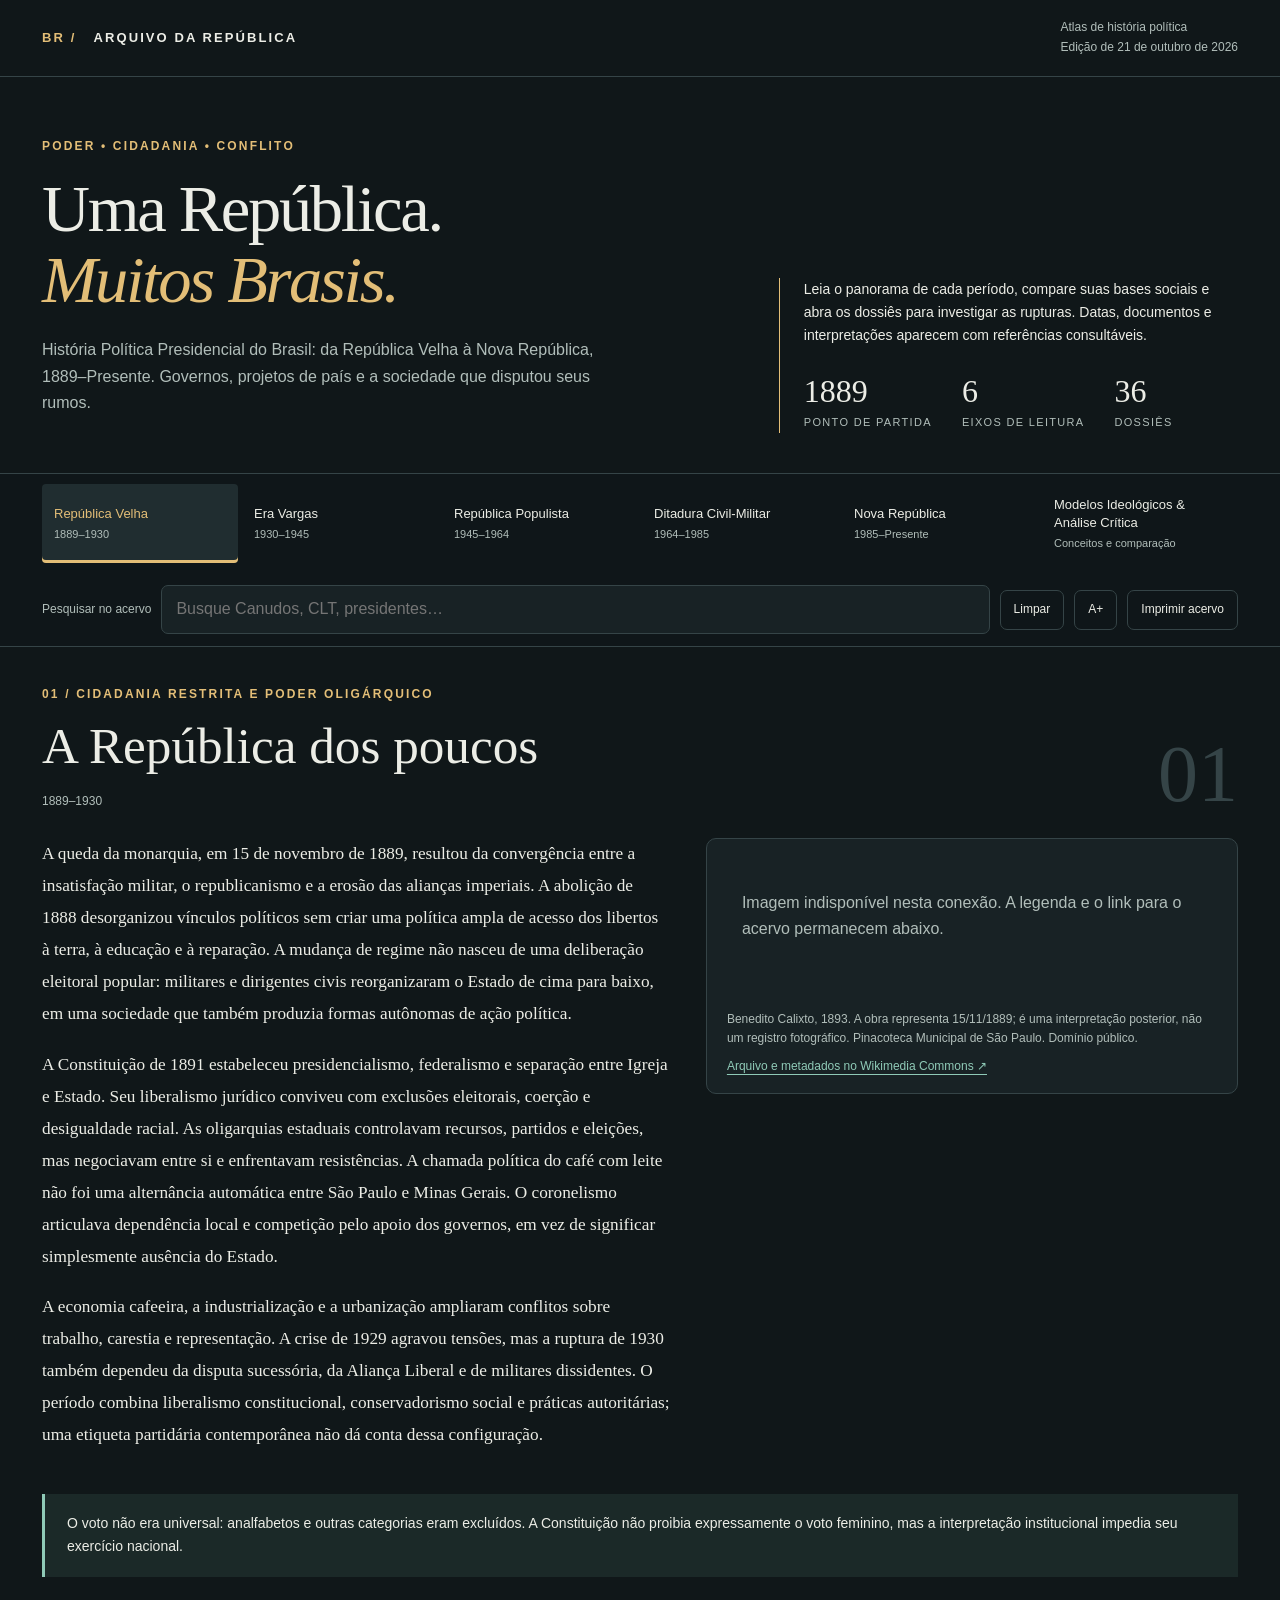
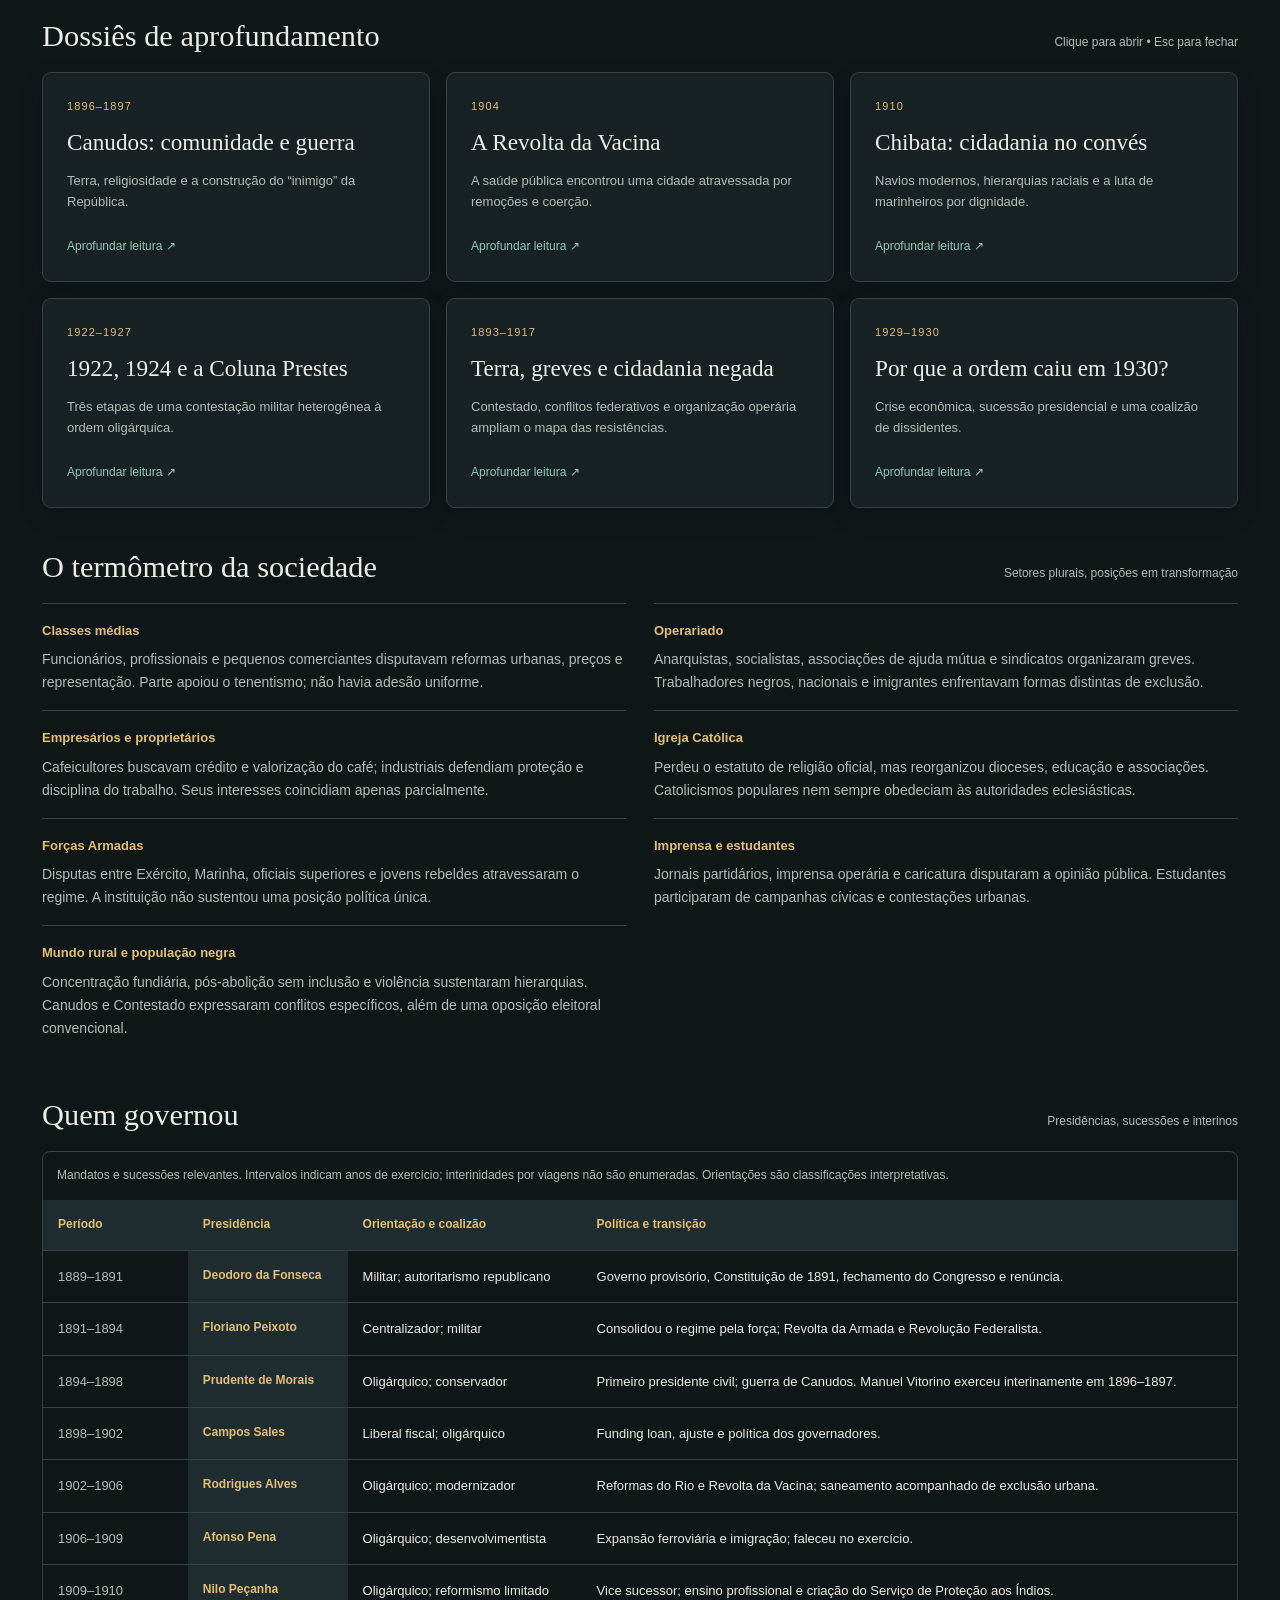
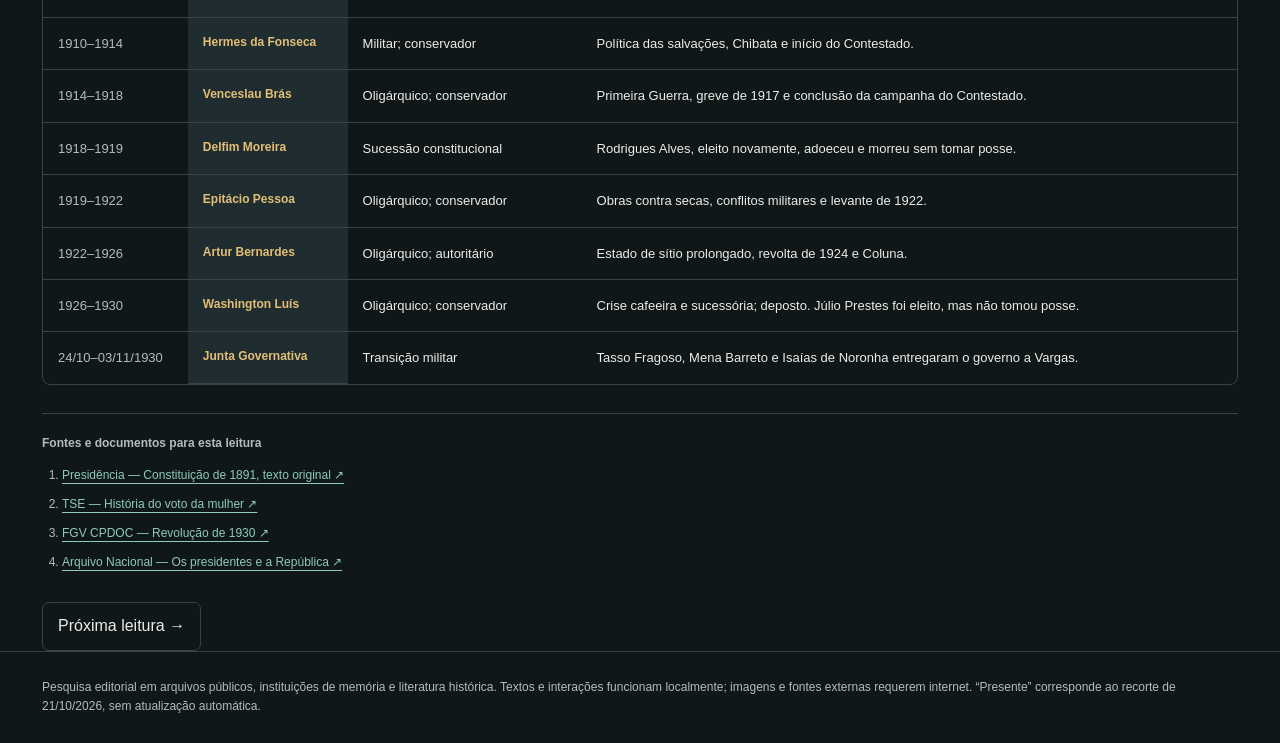
==== index.html @ f898b38b "Rename historia-politica-brasil.html to index.html" ====
<!DOCTYPE html>
<html lang="pt-BR">
<head>
<meta charset="utf-8">
<meta name="viewport" content="width=device-width,initial-scale=1">
<meta name="description" content="Atlas histórico da Presidência brasileira: governos, conflitos, sociedade e ideologias desde 1889. Pesquisa documentada e dossiês interativos.">
<title>Brasil | República em disputa • 1889–Presente</title>
<style>
:root{color-scheme:dark;--bg:#101719;--panel:#182225;--paper:#202d30;--line:#354447;--text:#ecede6;--muted:#b1beba;--gold:#e3be77;--green:#8fcab7;--red:#e9a393;--serif:Georgia,'Times New Roman',serif;--sans:'Segoe UI',Inter,Arial,sans-serif;--reading:1.08rem}
*{box-sizing:border-box}html{scroll-behavior:smooth;scroll-padding-top:170px}body{margin:0;background:var(--bg);color:var(--text);font-family:var(--sans);line-height:1.65}button,input{font:inherit}button,a,input{touch-action:manipulation}button{cursor:pointer}a{color:var(--green);text-underline-offset:4px}a:hover{color:var(--gold)}button:focus-visible,a:focus-visible,input:focus-visible,summary:focus-visible,[tabindex]:focus-visible{outline:3px solid var(--gold);outline-offset:4px}button{color:inherit;background:transparent;border:1px solid var(--line);border-radius:7px;padding:10px 15px}button:hover{background:var(--paper);border-color:var(--gold)}[hidden]{display:none!important}.skip{position:fixed;top:-70px;left:15px;z-index:100;background:var(--gold);color:#101719;padding:10px}.skip:focus{top:10px}
.wrap{max-width:1260px;margin:auto;padding:0 32px}.masthead{border-bottom:1px solid var(--line);padding:18px 0}.masthead .wrap{display:flex;justify-content:space-between;align-items:center;gap:16px}.brand{font-weight:750;font-size:13px;letter-spacing:.16em}.brand b{color:var(--gold);margin-right:12px}.edition{color:var(--muted);font-size:12px}.hero{padding:60px 0 40px;display:grid;grid-template-columns:1.5fr 1fr;gap:48px;align-items:end}.eyebrow{color:var(--gold);text-transform:uppercase;font-size:12px;letter-spacing:.18em;font-weight:700}.hero h1{font:normal clamp(2.7rem,5.2vw,4.7rem)/1.06 var(--serif);margin:18px 0 22px;letter-spacing:-.035em}.hero h1 em{color:var(--gold);font-weight:normal}.hero p{color:var(--muted);max-width:64ch}.intro-note{border-left:1px solid var(--gold);padding-left:24px;font-size:14px}.stats{display:flex;gap:30px;margin-top:25px}.stats strong{display:block;color:var(--text);font:2rem var(--serif)}.stats span{font-size:11px;letter-spacing:.12em;text-transform:uppercase;color:var(--muted)}
.navigation{position:sticky;top:0;z-index:20;background:#101719f5;backdrop-filter:blur(14px);border-block:1px solid var(--line)}.tabs{display:flex;overflow:auto;scrollbar-width:thin;gap:4px;padding:10px 0}.tabs button{flex:1;min-width:165px;border:0;border-radius:4px;text-align:left;padding:12px;font-size:13px;line-height:1.4}.tabs button small{display:block;color:var(--muted);font-size:11px;margin-top:4px}.tabs button[aria-selected=true]{background:var(--paper);box-shadow:inset 0 -3px var(--gold);color:var(--gold)}.toolbar{display:flex;align-items:center;gap:10px;padding:12px 0}.toolbar label{font-size:12px;color:var(--muted)}.toolbar input{min-width:100px;flex:1;background:var(--panel);border:1px solid var(--line);color:var(--text);border-radius:7px;padding:10px 14px}.toolbar button{font-size:12px;padding:9px 13px}.search-results{padding:20px;background:var(--panel);border:1px solid var(--line);margin:12px 0 25px}.search-results button{display:block;width:100%;text-align:left;margin:8px 0}.search-results small{display:block;color:var(--muted)}.status{font-size:12px;color:var(--muted)}
main{padding-bottom:60px}.period{padding-top:38px}.period-heading{display:flex;align-items:end;justify-content:space-between;gap:20px;margin-bottom:24px}.period-heading h2{font:normal clamp(2rem,4vw,3.2rem)/1.15 var(--serif);margin:12px 0}.period-number{font:5rem/1 var(--serif);color:var(--line)}.lead-grid{display:grid;grid-template-columns:minmax(0,1.18fr) minmax(0,1fr);gap:36px}.prose{font-family:var(--serif);font-size:var(--reading);line-height:1.85}.prose p{margin:0 0 1.1em}.prose h3{font:600 1.3rem/1.4 var(--sans);color:var(--text);margin:1.7em 0 .7em}.prose strong{color:var(--gold)}figure{margin:0;background:var(--panel);border:1px solid var(--line);border-radius:10px;overflow:hidden;align-self:start}figure img{width:100%;height:320px;display:block;object-fit:contain;background:#0c1214;filter:sepia(.16)}figcaption{padding:16px 20px;font-size:12px;color:var(--muted)}figcaption a{display:inline-block;margin-top:8px}.image-error{padding:35px;color:var(--muted)}.note{padding:18px 22px;background:#1b2928;border-left:3px solid var(--green);font-size:14px;margin:24px 0}.section-title{display:flex;align-items:baseline;justify-content:space-between;gap:20px;margin:42px 0 18px}.section-title h3{font:normal 1.9rem var(--serif);margin:0}.section-title span{font-size:12px;color:var(--muted)}.cards{display:grid;grid-template-columns:repeat(3,minmax(0,1fr));gap:16px}.card{background:var(--panel);border:1px solid var(--line);border-radius:9px;padding:24px;text-align:left;display:flex;flex-direction:column;align-items:start;box-shadow:0 8px 24px #0002;transition:transform .18s,border-color .18s;min-height:210px}.card:hover{transform:translateY(-3px)}.card .tag{font-size:11px;letter-spacing:.1em;color:var(--gold);text-transform:uppercase}.card h4{font:normal 1.45rem/1.25 var(--serif);margin:13px 0}.card p{font-size:13px;color:var(--muted);margin:0 0 20px}.card .action{margin-top:auto;font-size:12px;color:var(--green)}.social{display:grid;grid-template-columns:repeat(2,minmax(0,1fr));gap:0 28px}.social div{padding:16px 0;border-top:1px solid var(--line)}.social h4{font-size:13px;color:var(--gold);margin:0 0 7px}.social p{font-size:14px;color:var(--muted);margin:0}.table-wrap{overflow:auto;border:1px solid var(--line);border-radius:8px}table{border-collapse:collapse;width:100%;font-size:13px;min-width:730px}th,td{text-align:left;vertical-align:top;padding:15px;border-bottom:1px solid var(--line)}th{background:var(--paper);color:var(--gold);font-size:12px}td:first-child{white-space:nowrap;color:var(--muted)}td:nth-child(2){font-weight:650}tbody tr:last-child td{border-bottom:0}tbody tr:hover{background:#ffffff04}caption{text-align:left;padding:14px;color:var(--muted);font-size:12px}.sources{font-size:12px;color:var(--muted);border-top:1px solid var(--line);padding-top:20px;margin-top:28px}.sources ol{padding-left:20px}.sources li{margin:9px 0}.sources a{overflow-wrap:anywhere}.reading-actions{display:flex;gap:10px;margin-top:30px}.method{padding:25px;background:var(--panel);border:1px solid var(--line);border-radius:10px}.comparison td{min-width:210px;white-space:normal}.comparison td:first-child{min-width:140px;color:var(--gold)}footer{padding:26px 0;border-top:1px solid var(--line);color:var(--muted);font-size:12px}
dialog{border:1px solid var(--line);border-radius:12px;background:var(--bg);color:var(--text);width:min(880px,94vw);max-height:90vh;padding:0;box-shadow:0 30px 120px #000b}dialog::backdrop{background:#050b0de8;backdrop-filter:blur(6px)}.dialog-head{position:sticky;top:0;background:var(--panel);border-bottom:1px solid var(--line);display:flex;align-items:center;justify-content:space-between;padding:16px 26px;z-index:1}.dialog-head span{font-size:11px;letter-spacing:.14em;color:var(--gold)}.dialog-head button{font-size:15px}.dialog-body{padding:28px 46px 40px}.dialog-body h2{font:normal 2.35rem/1.15 var(--serif);margin:10px 0 18px}.dialog-body .deck{font:16px/1.7 var(--sans);color:var(--muted);border-bottom:1px solid var(--line);padding-bottom:20px}.dialog-body .prose h3:first-child{margin-top:1em}.progress{height:3px;background:var(--gold);width:0;position:fixed;bottom:0;left:0;z-index:30}.print-area{display:none}.sr-only{position:absolute;width:1px;height:1px;overflow:hidden;clip-path:inset(50%)}
@media(max-width:900px){.hero{grid-template-columns:1fr;gap:20px;padding-top:36px}.lead-grid{grid-template-columns:1fr}.cards{grid-template-columns:repeat(2,minmax(0,1fr))}figure img{height:auto;max-height:450px;object-fit:contain}.intro-note{max-width:75ch}.hero h1{max-width:14ch}.edition{max-width:170px;text-align:right}.period-number{font-size:3.5rem}.toolbar label{display:none}}
@media(max-width:580px){.wrap{padding:0 18px}.masthead .wrap{align-items:start}.brand{font-size:10px}.edition{font-size:10px}.cards,.social{grid-template-columns:1fr}.card{min-height:180px}.toolbar{flex-wrap:wrap}.toolbar input{flex-basis:70%}.toolbar button{padding:8px}.period-number{display:none}.section-title{display:block}.section-title span{display:block;margin-top:8px}.dialog-body{padding:22px}.dialog-body h2{font-size:1.85rem}.dialog-head{padding:12px 18px}.hero{padding-bottom:24px}.stats{gap:25px}.reading-actions{flex-wrap:wrap}}
@media(prefers-reduced-motion:reduce){html{scroll-behavior:auto}*{transition:none!important}}
@media print{body{background:white;color:black;font-size:11pt}.masthead,.hero,.navigation,main,footer,dialog,.progress{display:none!important}.print-area{display:block}.print-area h1,.print-area h2,.print-area h3{color:black}.print-area h2{break-before:page}.print-area a{color:black}.print-area p{orphans:3;widows:3}.print-area table{min-width:0;font-size:9pt}.print-area th,.print-area td{color:black;border:1px solid #aaa;background:white;white-space:normal}.print-area figure{display:none}.print-area .social{display:block}.print-area .social p,.print-area .social h4,.print-area .note,.print-area .sources{color:black;background:white}.print-area .prose{font-size:11pt;line-height:1.5}.print-area .card,.print-area button{display:none}}
</style>
</head>
<body>
<a class="skip" href="#conteudo">Pular para o conteúdo</a>
<header class="masthead"><div class="wrap"><div class="brand"><b>BR /</b> ARQUIVO DA REPÚBLICA</div><div class="edition">Atlas de história política<br>Edição de 21 de outubro de 2026</div></div></header>
<div class="wrap"><section class="hero" aria-labelledby="titulo"><div><div class="eyebrow">Poder • Cidadania • Conflito</div><h1 id="titulo">Uma República.<br><em>Muitos Brasis.</em></h1><p>História Política Presidencial do Brasil: da República Velha à Nova República, 1889–Presente. Governos, projetos de país e a sociedade que disputou seus rumos.</p></div><div class="intro-note">Leia o panorama de cada período, compare suas bases sociais e abra os dossiês para investigar as rupturas. Datas, documentos e interpretações aparecem com referências consultáveis.<div class="stats"><div><strong>1889</strong><span>Ponto de partida</span></div><div><strong>6</strong><span>Eixos de leitura</span></div><div><strong id="dossier-count">—</strong><span>Dossiês</span></div></div></div></section></div>
<div class="navigation"><div class="wrap"><nav class="tabs" role="tablist" aria-label="Períodos da República" id="tabs"></nav><div class="toolbar"><label for="busca">Pesquisar no acervo</label><input id="busca" type="search" placeholder="Busque Canudos, CLT, presidentes…" autocomplete="off" aria-controls="resultados"><button id="clear" title="Limpar pesquisa">Limpar</button><button id="font" aria-label="Alternar tamanho do texto">A+</button><button id="print">Imprimir acervo</button></div></div></div>
<main id="conteudo" class="wrap" tabindex="-1"><div id="resultados" class="search-results" hidden></div><div id="search-status" class="sr-only" role="status" aria-live="polite"></div><div id="panels"></div></main>
<footer><div class="wrap">Pesquisa editorial em arquivos públicos, instituições de memória e literatura histórica. Textos e interações funcionam localmente; imagens e fontes externas requerem internet. “Presente” corresponde ao recorte de 21/10/2026, sem atualização automática.</div></footer>
<dialog id="modal" aria-labelledby="modal-title"><div class="dialog-head"><span id="modal-label">DOSSIÊ HISTÓRICO</span><button id="close" autofocus aria-label="Fechar dossiê">Fechar ×</button></div><div id="modal-body" class="dialog-body"></div></dialog>
<div class="progress" aria-hidden="true" id="progress"></div><div class="print-area" id="print-area"></div>
<noscript><p class="wrap">Ative o JavaScript para abrir as abas, ler os dossiês e pesquisar este acervo.</p></noscript>
<script>
'use strict';
const sources = {
an:['Arquivo Nacional — Os presidentes e a República','https://www.gov.br/arquivonacional/pt-br/servicos/publicacoes/OspresidenteseaRepblica_DeodoroDilma.pdf'],
c91:['Presidência — Constituição de 1891, texto original','https://www.planalto.gov.br/ccivil_03/constituicao/constituicao91.htm'],
canudos:['Senado — Protagonismo popular, Canudos e outros movimentos','https://www12.senado.leg.br/noticias/infomaterias/2022/09/apesar-de-silenciado-povo-tambem-conduziu-a-historia-do-brasil'],
vacina:['Instituto Butantan — Revolta da Vacina','https://butantan.gov.br/noticias/ha-mais-de-100-anos-revolta-da-vacina-foi-marcada-por-mortes-estado-de-sitio-e-fake-news'],
saude:['Funasa — Cronologia histórica da saúde pública','https://www.gov.br/funasa/pt-br/centrais-de-conteudo/museu/cronologia-historica-da-saude-publica'],
chibata:['Arquivo Público de São Paulo — Organização da Revolta da Chibata','https://web.arquivoestado.sp.gov.br/exposicao_chibata/do_estopim_ao_abaixo_a_chibata.php'],
repressao1910:['Arquivo Público de São Paulo — Ilha das Cobras e repressão','https://web.arquivoestado.sp.gov.br/exposicao_chibata/ilha_das_cobras.php'],
tenentes:['FGV — Tenentismo','https://atlas.fgv.br/verbetes/tenentismo'],
julho:['FGV CPDOC — Revoltas de julho de 1922 e 1924','https://cpdoc.fgv.br/artigos/revoltas-julho'],
coluna:['FGV CPDOC — Coluna Prestes','https://cpdoc.fgv.br/sites/default/files/verbetes/primeira-republica/COLUNA%20PRESTES.pdf'],
r30:['FGV CPDOC — Revolução de 1930','https://cpdoc.fgv.br/artigos/revolucao-30'],
gv:['FGV CPDOC — Getúlio Vargas','https://cpdoc.fgv.br/biografias/getulio-vargas'],
anl:['FGV — Aliança Nacional Libertadora','https://atlas.fgv.br/verbete/5731'],
aib:['FGV — Ação Integralista Brasileira','https://atlas.fgv.br/verbete/5925'],
r35:['FGV — Levantes comunistas de 1935','https://atlas.fgv.br/verbete/6361'],
cohen:['FGV — Francisco Campos e a construção do Estado Novo','https://atlas.fgv.br/verbete/1005'],
dip:['FGV CPDOC — Exposição documental sobre o DIP','https://expo-virtual-cpdoc.fgv.br/departamento-de-imprensa-e-propaganda-dip'],
clt:['Câmara — CLT, publicação original de 1943','https://www2.camara.leg.br/legin/fed/declei/1940-1949/decreto-lei-5452-1-maio-1943-415500-publicacaooriginal-1-pe.html'],
trabalho:['Arquivo Nacional / Memórias Reveladas — Trabalhadores sob ataque','https://www.gov.br/memoriasreveladas/pt-br/centrais-de-conteudo/artigos/trabalhadores/trabalhadores-sob-ataque'],
mulheres:['TSE — História do voto da mulher','https://www.tse.jus.br/servicos-eleitorais/glossario/termos/voto-da-mulher'],
dutra:['Arquivo Nacional — Eurico Gaspar Dutra','https://presidentes.an.gov.br/index.php/centro-de-referencia-de-acervos-presidenciais/assuntos/biografias/181-eurico-gaspar-dutra'],
tonelero:['FGV CPDOC — A crise final do segundo governo Vargas','https://cpdoc.fgv.br/getulio-vargas-1954/inicio-do-fim'],
jk:['FGV CPDOC — Juscelino Kubitschek','https://cpdoc.fgv.br/biografias/juscelino_kubitschek'],
janio:['FGV CPDOC — Jânio Quadros','https://cpdoc.fgv.br/biografias/janio-quadros'],
reformas:['FGV DHBB — Reformas de Base','https://www18.fgv.br/CPDOC/acervo/dicionarios/verbete-tematico/reformas-de-base'],
marcha:['Revista de História / USP — Marcha da Família e mobilização das direitas','https://revistas.usp.br/revhistoria/es/article/view/167214'],
golpe:['FGV CPDOC — O golpe de 1964','https://cpdoc.fgv.br/artigos/golpe-1964'],
ai5:['Arquivo Nacional / Memórias Reveladas — AI-5','https://www.gov.br/memoriasreveladas/pt-br/centrais-de-conteudo/destaques/ai-5-nunca-mais/'],
doi:['Arquivo Nacional / Memórias Reveladas — DOI-CODI','https://www.gov.br/memoriasreveladas/pt-br/centrais-de-conteudo/destaques/doi-codi-violencia-institucionalizada'],
junta:['Arquivo Nacional — Junta Militar de 1969','https://presidentes.an.gov.br/index.php/centro-de-referencia-de-acervos-presidenciais/assuntos/biografias/192-junta-militar'],
milagre:['Ipea — Determinantes do milagre econômico, TD 1273','https://repositorio.ipea.gov.br/bitstream/11058/1764/1/TD_1273.pdf'],
pacote:['Senado — Pacote de Abril de 1977','https://www12.senado.leg.br/noticias/materias/2017/03/31/ha-40-anos-ditadura-impunha-pacote-de-abril-e-adiava-abertura-politica'],
abertura:['Memórias Reveladas — A abertura, volume 4','https://www.gov.br/memoriasreveladas/pt-br/centrais-de-conteudo/publicacoes-1/volume4_abertura_revista_e_ampliada.pdf'],
diretas:['Câmara — Diretas Já e Emenda Dante de Oliveira','https://www2.camara.leg.br/atividade-legislativa/plenario/discursos/escrevendohistoria/destaque-de-materias/diretas-ja'],
c88:['Câmara — Panorama da Constituinte de 1987–1988','https://www2.camara.leg.br/atividade-legislativa/plenario/discursos/escrevendohistoria/25-anos-da-constituicao-de-1988/constituinte-1987-1988/panorama-da-constituinte'],
constituicao:['Presidência — Constituição Federal','https://www4.planalto.gov.br/legislacao/portal-legis/legislacao-1/constituicao'],
collor:['Câmara — Impeachment de Collor e mobilização social','https://www.camara.leg.br/noticias/385177-abertura-do-processo-de-impeachment-de-collor-completa-20-anos/'],
real:['Banco Central — História do Plano Real','https://www.bcb.gov.br/controleinflacao/planoreal'],
bolsa:['Ipea — Bolsa Família, pobreza e desigualdade, TD 2499','https://repositorio.ipea.gov.br/bitstream/11058/9356/1/td_2499.pdf'],
junho:['Ipea — Mobilidade urbana e manifestações de 2013, TD 2148','https://repositorio.ipea.gov.br/server/api/core/bitstreams/089a4fcf-f8a8-4479-85af-657cf8022ddc/content'],
lava:['Receita Federal — Relatório de atividades de 2014, Operação Lava Jato','https://www.gov.br/receitafederal/pt-br/centrais-de-conteudo/publicacoes/relatorios/geral/2014-relatorio-anual-de-atividades.pdf'],
stfcompetencia:['STF — Incompetência da 13ª Vara de Curitiba nos processos de Lula','https://portal.stf.jus.br/noticias/verNoticiaDetalhe.asp?idConteudo=464261'],
stfsuspeicao:['STF — Confirmação da suspeição de Sergio Moro no caso do triplex','https://noticias.stf.jus.br/postsnoticias/stf-confirma-suspeicao-de-sergio-moro-na-acao-do-triplex-do-guaruja/'],
dilma:['Senado — Impeachment de 2016: acusação, defesa e julgamento','https://www12.senado.leg.br/noticias/materias/2016/12/28/impeachment-de-dilma-rousseff-marca-ano-de-2016-no-congresso-e-no-brasil'],
pib:['IBGE — Contas nacionais: retração de 2015–2016','https://agenciadenoticias.ibge.gov.br/agencia-noticias/2012-agencia-de-noticias/noticias/22966-revisao-do-pib-de-2016-mostra-queda-de-3-3-em-relacao-ao-ano-anterior'],
temer:['Câmara — Sanção da reforma trabalhista de 2017','https://www.camara.leg.br/noticias/518847-sem-vetos-reforma-trabalhista-e-sancionada-por-temer/'],
covid:['Senado — Relatório final da CPI da Pandemia','https://www2.senado.leg.br/bdsf/handle/id/607974'],
pobreza:['Ipea — Pobreza no Brasil entre 2012 e 2021','https://www.ipea.gov.br/portal/categorias/45-todas-as-noticias/noticias/13509-taxas-de-pobreza-no-brasil-atingiram-em-2021-o-maior-nivel-desde-2012'],
fiscal:['Presidência — Lei Complementar 200/2023, regime fiscal','https://presidencia.gov.br/ccivil_03/leis/lcp/lcp200.htm'],
tributaria:['Receita Federal — Reforma tributária do consumo','https://www.gov.br/receitafederal/pt-br/assuntos/reforma-tributaria'],
ap2668:['STF — Julgamento de 11/09/2025, AP 2668 e penas impostas','https://noticias.stf.jus.br/postsnoticias/stf-fixa-penas-de-16-a-27-anos-para-condenados-por-tentativa-de-golpe-de-estado/'],
tse26:['TSE — Candidaturas presidenciais do segundo turno de 2026','https://www.tse.jus.br/eleicoes/eleicoes-2026-content/propostas-de-governo-dos-candidatos-ao-cargo-de-presidente-da-republica-eleicoes-2026-segundo-turno'],
calendario:['TSE — Calendário eleitoral de 2026','https://www.tse.jus.br/eleicoes/calendario-eleitoral/calendario-eleitoral']
};
const periods = [
{id:'velha',tab:'República Velha',years:'1889–1930',title:'A República dos poucos',kicker:'01 / Cidadania restrita e poder oligárquico',
overview:`A queda da monarquia, em 15 de novembro de 1889, resultou da convergência entre a insatisfação militar, o republicanismo e a erosão das alianças imperiais. A abolição de 1888 desorganizou vínculos políticos sem criar uma política ampla de acesso dos libertos à terra, à educação e à reparação. A mudança de regime não nasceu de uma deliberação eleitoral popular: militares e dirigentes civis reorganizaram o Estado de cima para baixo, em uma sociedade que também produzia formas autônomas de ação política.

A Constituição de 1891 estabeleceu presidencialismo, federalismo e separação entre Igreja e Estado. Seu liberalismo jurídico conviveu com exclusões eleitorais, coerção e desigualdade racial. As oligarquias estaduais controlavam recursos, partidos e eleições, mas negociavam entre si e enfrentavam resistências. A chamada política do café com leite não foi uma alternância automática entre São Paulo e Minas Gerais. O coronelismo articulava dependência local e competição pelo apoio dos governos, em vez de significar simplesmente ausência do Estado.

A economia cafeeira, a industrialização e a urbanização ampliaram conflitos sobre trabalho, carestia e representação. A crise de 1929 agravou tensões, mas a ruptura de 1930 também dependeu da disputa sucessória, da Aliança Liberal e de militares dissidentes. O período combina liberalismo constitucional, conservadorismo social e práticas autoritárias; uma etiqueta partidária contemporânea não dá conta dessa configuração.`,
image:['https://upload.wikimedia.org/wikipedia/commons/7/7e/Benedito_Calixto_-_Proclama%C3%A7%C3%A3o_da_Rep%C3%BAblica%2C_1893.jpg','Proclamação da República, pintura de Benedito Calixto de 1893 sobre os acontecimentos de 1889.','Benedito Calixto, 1893. A obra representa 15/11/1889; é uma interpretação posterior, não um registro fotográfico. Pinacoteca Municipal de São Paulo. Domínio público.','https://commons.wikimedia.org/wiki/File:Benedito_Calixto_-_Proclama%C3%A7%C3%A3o_da_Rep%C3%BAblica,_1893.jpg'],
note:'O voto não era universal: analfabetos e outras categorias eram excluídos. A Constituição não proibia expressamente o voto feminino, mas a interpretação institucional impedia seu exercício nacional.',
social:[['Classes médias','Funcionários, profissionais e pequenos comerciantes disputavam reformas urbanas, preços e representação. Parte apoiou o tenentismo; não havia adesão uniforme.'],['Operariado','Anarquistas, socialistas, associações de ajuda mútua e sindicatos organizaram greves. Trabalhadores negros, nacionais e imigrantes enfrentavam formas distintas de exclusão.'],['Empresários e proprietários','Cafeicultores buscavam crédito e valorização do café; industriais defendiam proteção e disciplina do trabalho. Seus interesses coincidiam apenas parcialmente.'],['Igreja Católica','Perdeu o estatuto de religião oficial, mas reorganizou dioceses, educação e associações. Catolicismos populares nem sempre obedeciam às autoridades eclesiásticas.'],['Forças Armadas','Disputas entre Exército, Marinha, oficiais superiores e jovens rebeldes atravessaram o regime. A instituição não sustentou uma posição política única.'],['Imprensa e estudantes','Jornais partidários, imprensa operária e caricatura disputaram a opinião pública. Estudantes participaram de campanhas cívicas e contestações urbanas.'],['Mundo rural e população negra','Concentração fundiária, pós-abolição sem inclusão e violência sustentaram hierarquias. Canudos e Contestado expressaram conflitos específicos, além de uma oposição eleitoral convencional.']],
presidents:[['1889–1891','Deodoro da Fonseca','Militar; autoritarismo republicano','Governo provisório, Constituição de 1891, fechamento do Congresso e renúncia.'],['1891–1894','Floriano Peixoto','Centralizador; militar','Consolidou o regime pela força; Revolta da Armada e Revolução Federalista.'],['1894–1898','Prudente de Morais','Oligárquico; conservador','Primeiro presidente civil; guerra de Canudos. Manuel Vitorino exerceu interinamente em 1896–1897.'],['1898–1902','Campos Sales','Liberal fiscal; oligárquico','Funding loan, ajuste e política dos governadores.'],['1902–1906','Rodrigues Alves','Oligárquico; modernizador','Reformas do Rio e Revolta da Vacina; saneamento acompanhado de exclusão urbana.'],['1906–1909','Afonso Pena','Oligárquico; desenvolvimentista','Expansão ferroviária e imigração; faleceu no exercício.'],['1909–1910','Nilo Peçanha','Oligárquico; reformismo limitado','Vice sucessor; ensino profissional e criação do Serviço de Proteção aos Índios.'],['1910–1914','Hermes da Fonseca','Militar; conservador','Política das salvações, Chibata e início do Contestado.'],['1914–1918','Venceslau Brás','Oligárquico; conservador','Primeira Guerra, greve de 1917 e conclusão da campanha do Contestado.'],['1918–1919','Delfim Moreira','Sucessão constitucional','Rodrigues Alves, eleito novamente, adoeceu e morreu sem tomar posse.'],['1919–1922','Epitácio Pessoa','Oligárquico; conservador','Obras contra secas, conflitos militares e levante de 1922.'],['1922–1926','Artur Bernardes','Oligárquico; autoritário','Estado de sítio prolongado, revolta de 1924 e Coluna.'],['1926–1930','Washington Luís','Oligárquico; conservador','Crise cafeeira e sucessória; deposto. Júlio Prestes foi eleito, mas não tomou posse.'],['24/10–03/11/1930','Junta Governativa','Transição militar','Tasso Fragoso, Mena Barreto e Isaías de Noronha entregaram o governo a Vargas.']],refs:['c91','mulheres','r30','an']},
{id:'vargas',tab:'Era Vargas',years:'1930–1945',title:'Estado forte, direitos tutelados',kicker:'02 / Centralização e política de massas',
overview:`A vitória de 1930 reuniu oligarquias dissidentes, tenentes e setores urbanos sem um programa social único. Vargas dissolveu os órgãos legislativos, nomeou interventores e ampliou a capacidade de coordenação federal. A centralização atingiu interesses estaduais, provocou a guerra paulista de 1932 e conviveu com a reorganização da participação eleitoral. O voto feminino e a Justiça Eleitoral de 1932 não devem ser confundidos com sufrágio socialmente universal: o analfabetismo continuou excluindo milhões.

O Governo Provisório (1930–1934), a etapa constitucional (1934–1937) e o Estado Novo (1937–1945) tiveram bases legais distintas. A Constituição de 1934 incorporou direitos sociais, enquanto o golpe de 1937 eliminou a competição partidária. O nacionalismo econômico e a construção da legislação trabalhista coexistiram com anticomunismo, repressão e corporativismo. Por isso, classificar todo esse ciclo como governo de esquerda distorce sua organização autoritária e suas alianças empresariais.

A industrialização e a incorporação regulada dos trabalhadores fortaleceram o Executivo. Durante a Segunda Guerra, o Brasil aproximou-se dos Aliados e combateu o nazifascismo, tornando mais visível a contradição da ditadura interna. A pressão democratizante, as disputas pela sucessão e o temor militar de continuidade de Vargas levaram à deposição em outubro de 1945.`,
image:['https://upload.wikimedia.org/wikipedia/commons/5/50/Getulio_Vargas_%281930%29.jpg','Getúlio Vargas em retrato oficial de aproximadamente 1930.','Getúlio Vargas, cerca de 1930. Fotógrafo não identificado; Galeria de Presidentes do Governo do Brasil. Retrato do início do ciclo 1930–1945. Domínio público; enquadramento adaptado.','https://commons.wikimedia.org/wiki/File:Getulio_Vargas_(1930).jpg'],
note:'Direitos trabalhistas e repressão política não se anulam como fatos históricos: sua coexistência é precisamente uma questão central para compreender o varguismo.',
social:[['Classes médias','Parte aderiu ao integralismo, ao reformismo estatal ou ao antifascismo; outras parcelas defenderam constitucionalização e autonomias regionais.'],['Operariado','Direitos ampliaram expectativas e recursos de reivindicação; intervenção sindical e repressão restringiram autonomia. Trabalhadores negociavam e resistiam dentro e fora das instituições.'],['Empresários','A proteção industrial e os investimentos públicos criaram oportunidades, enquanto empresários disputavam salários, regulamentação e influência nos órgãos econômicos.'],['Igreja Católica','Setores aproximaram-se do governo e do anticomunismo; educação religiosa e moral familiar ganharam espaço. Católicos também integraram frentes antifascistas.'],['Forças Armadas','Consolidaram influência como sustentação do Estado centralizado; divergências internas e a guerra alteraram sua relação com a permanência de Vargas.'],['Imprensa e estudantes','Censura e propaganda moldaram a esfera pública. A UNE, fundada em 1937, participou das campanhas antifascistas e democráticas.'],['Campo e desigualdades','A proteção trabalhista concentrou-se no emprego urbano formal; rurais e domésticos ficaram, em regra, fora da CLT original. A concentração da terra persistiu.']],
presidents:[['1930–1934','Getúlio Vargas','Híbrido; centralizador','Governo Provisório: interventorias, reorganização estatal e conflito de 1932.'],['1934–1937','Getúlio Vargas','Nacionalista; corporativista','Eleito pela Constituinte; polarização ANL–AIB e repressão após 1935.'],['1937–1945','Getúlio Vargas','Ditadura nacionalista e anticomunista','Estado Novo: Congresso fechado, partidos dissolvidos, DIP e CLT; deposição em 29/10/1945.']],refs:['gv','clt','dip','mulheres']},
{id:'populista',tab:'República Populista',years:'1945–1964',title:'Democracia, desenvolvimento e impasse',kicker:'03 / A República de 1946',
overview:`A deposição de Vargas abriu eleições e a reorganização partidária. PSD, PTB e UDN disputaram a herança do Estado Novo, o voto urbano e o desenvolvimento. A Constituição de 1946 restaurou liberdades e separação de poderes; contudo, analfabetos não votavam, a repressão atingia trabalhadores e a ilegalização do PCB estreitou o pluralismo. “República Populista” é uma periodização tradicional e contestada: reduzir trabalhadores a massas manipuladas apaga organizações, escolhas eleitorais e demandas próprias.

Entre Dutra e Goulart, a industrialização acelerou a urbanização e as pressões por salários, serviços e participação. Nacionalistas e liberais divergiam sobre capital estrangeiro, petróleo, financiamento e papel estatal, mas coalizões atravessavam essas fronteiras. O desenvolvimento de JK combinou democracia eleitoral, planejamento e investimento multinacional; o trabalhismo de Vargas e Jango promoveu inclusão sem propor a abolição geral da propriedade privada.

A renúncia de Jânio em 1961 expôs a fragilidade das regras sucessórias. Após a experiência parlamentarista, Goulart enfrentou inflação, mobilização popular e uma coalizão conservadora civil e militar. O golpe de 1964 resultou de decisões e articulações concretas, em ambiente de Guerra Fria. Não era o desfecho necessário de qualquer projeto reformista.`,
image:['https://upload.wikimedia.org/wikipedia/commons/b/be/Constru%C3%A7%C3%A3o_de_Bras%C3%ADlia_1958-3.jpg','Canteiro de construção de Brasília em 1958, durante o governo JK.','Construção de Brasília, 1958. Agência Nacional / Arquivo Nacional, BR_RJANRIO_EH_0_FOT_EVE_01680_0007. A inauguração ocorreria em 21/04/1960. Domínio público; enquadramento adaptado.','https://commons.wikimedia.org/wiki/File:Constru%C3%A7%C3%A3o_de_Bras%C3%ADlia_1958-3.jpg'],
note:'Há diferença entre nacionalismo econômico, trabalhismo, socialismo e comunismo. A defesa das Reformas de Base reunia correntes que não compartilhavam o mesmo projeto de revolução.',
social:[['Classes médias','Beneficiaram-se da urbanização, mas sentiram a inflação e disputaram valores e posições sociais. Dividiram-se entre reformismo e mobilização anticomunista.'],['Operariado','Sindicatos ampliaram greves e negociação, preservando laços com o trabalhismo. O CGT expressou articulação política sem representar todos os trabalhadores.'],['Empresários','Industriais apoiaram infraestrutura e proteção; grupos ligados ao capital internacional e proprietários rurais divergiram de reformas e controles. Houve alianças variáveis.'],['Igreja Católica','Conservadores organizaram resistência a Jango; JUC e outros setores aproximaram-se de reformas sociais. A hierarquia também continha diferenças.'],['Forças Armadas','Legalistas e golpistas disputaram sucessões em 1954, 1955 e 1961. Mobilizações de sargentos e marinheiros tensionaram disciplina e representação.'],['Imprensa e estudantes','UNE e organizações estudantis defenderam reformas; grandes jornais participaram de campanhas contra Vargas e Jango, com exceções e mudanças de posição.'],['Movimentos rurais','Ligas Camponesas, sindicatos e associações reivindicaram terra e direitos. O Estatuto do Trabalhador Rural de 1963 ampliou a agenda de cidadania.']],
presidents:[['1945–1946','José Linhares','Transição institucional','Presidente do STF; conduziu a passagem às eleições de 1945.'],['1946–1951','Eurico Gaspar Dutra','Direita conservadora','Constituição de 1946, anticomunismo, alinhamento aos EUA e Plano SALTE.'],['1951–1954','Getúlio Vargas','Nacional-trabalhista','Retorno pelo voto; Petrobras, política salarial e crise encerrada por seu suicídio.'],['1954–1955','Café Filho','Coalizão conservadora','Vice sucessor; estabilização econômica e crise sucessória de 1955.'],['Novembro de 1955','Carlos Luz','Conservador; interino','Exerceu por poucos dias; afastado no movimento liderado pelo general Lott.'],['1955–1956','Nereu Ramos','Centro; transição legalista','Conduziu o governo até a posse de JK.'],['1956–1961','Juscelino Kubitschek','Centro desenvolvimentista','Plano de Metas, Brasília e aliança PSD–PTB.'],['Jan.–ago. 1961','Jânio Quadros','Híbrido; base conservadora','Austeridade interna, política externa independente e renúncia.'],['Ago.–set. 1961','Ranieri Mazzilli','Interino','Ocupou formalmente a Presidência durante o veto militar à posse de Jango.'],['1961–1964','João Goulart','Centro-esquerda trabalhista','Parlamentarismo até 1963, Reformas de Base e deposição em 1964.']],refs:['dutra','jk','janio','reformas','golpe','an']},
{id:'ditadura',tab:'Ditadura Civil-Militar',years:'1964–1985',title:'Crescimento sob o arbítrio',kicker:'04 / Repressão, resistência e abertura',
overview:`O golpe iniciado em 31 de março de 1964 derrubou João Goulart e instaurou uma ordem progressivamente institucionalizada por atos de exceção. “Civil-militar” assinala o apoio e a participação de empresários, políticos e outros setores civis; a chefia presidencial e o núcleo coercitivo permaneceram militares. Eleições restritas, Congresso e tribunais coexistiram com cassações, censura e perseguição. A presença dessas instituições não tornou democrática a estrutura de poder.

O regime foi de direita autoritária e anticomunista, mas empregou empresas estatais, planejamento e investimento público. Liberalismo econômico e autoritarismo político não são sinônimos, assim como estatismo não identifica automaticamente uma política de esquerda. O crescimento industrial beneficiou grupos empresariais e parte das camadas médias, enquanto repressão sindical, concentração de renda e projetos territoriais impuseram custos sociais desiguais.

O AI-5 agravou uma repressão que existia desde 1964. A crise econômica, a resistência social, as eleições oposicionistas e as disputas entre militares pressionaram a abertura. Geisel e Figueiredo tentaram controlar o ritmo da mudança; trabalhadores, estudantes, familiares de vítimas e entidades civis ampliaram seus limites. A sucessão de 1985 encerrou a Presidência militar por uma eleição indireta, deixando continuidades institucionais e conflitos sobre justiça e memória.`,
image:['https://upload.wikimedia.org/wikipedia/commons/c/c9/Diretas_J%C3%A1%21_%284996343919%29.jpg','Manifestação por eleições diretas no Plenário da Câmara, abril de 1984.','Diretas Já na Câmara dos Deputados, abril de 1984. Célio Azevedo / Senado Federal. A cena não é o comício da Praça da Sé. CC BY 2.0; enquadramento adaptado.','https://commons.wikimedia.org/wiki/File:Diretas_J%C3%A1!_(4996343919).jpg','https://creativecommons.org/licenses/by/2.0/'],
note:'Repressão não começou com a luta armada nem com o AI-5. Tortura, execução e desaparecimento são violações de direitos, independentemente da ideologia das vítimas.',
social:[['Classes médias','Parte apoiou 1964 e ascendeu pelo consumo e pelo emprego técnico; estudantes, profissionais e famílias atingidas pela repressão aderiram à oposição.'],['Operariado','Intervenções sindicais e contenção salarial reduziram negociação. As greves do ABC no fim dos anos 1970 reconstruíram organização e liderança independente.'],['Empresários','Grupos participaram da sustentação do golpe e lucraram com obras e crédito. Outros passaram a criticar estatização, endividamento ou instabilidade.'],['Igreja Católica','Setores apoiaram a ruptura; bispos, religiosos e comunidades de base denunciaram tortura e defenderam perseguidos. Conservadores continuaram aliados.'],['Forças Armadas','Controlaram a sucessão e a repressão. Distensionistas e linha-dura divergiam sobre meios e ritmo da abertura, sem equivaler a partidos democráticos.'],['Imprensa e estudantes','Censura atingiu redações e produção cultural; imprensa alternativa e movimento estudantil resistiram. Grandes veículos variaram entre colaboração e oposição.'],['Campo e povos indígenas','Conflitos agrários, expansão de fronteiras, remoções e violência acompanharam grandes projetos. Resistências camponesas e indígenas excedem a história das organizações urbanas.']],
presidents:[['Abril de 1964','Ranieri Mazzilli','Interino sob comando militar','Presidência formal até a posse de Castelo Branco.'],['1964–1967','Castelo Branco','Direita autoritária','Cassações, PAEG, AI-2, bipartidarismo e Constituição de 1967.'],['1967–1969','Costa e Silva','Direita autoritária; endurecimento','Conflitos de 1968 e AI-5; afastamento por incapacidade de saúde.'],['Ago.–out. 1969','Junta Militar','Ditadura militar','Rademaker, Lira Tavares e Márcio de Sousa e Melo impediram a posse de Pedro Aleixo.'],['1969–1974','Emílio Garrastazu Médici','Direita autoritária','Pico da repressão, propaganda nacionalista e milagre econômico.'],['1974–1979','Ernesto Geisel','Autoritário; estatista','II PND e distensão controlada; repressão continuou e Congresso foi fechado em 1977.'],['1979–1985','João Figueiredo','Autoritário em abertura','Anistia, pluripartidarismo, recessão e campanha Diretas Já.']],refs:['golpe','ai5','doi','junta','abertura','an']},
{id:'nova',tab:'Nova República',years:'1985–Presente',title:'Direitos, crises e democracia em disputa',kicker:'05 / O projeto aberto de 1988',
overview:`A Nova República começou com uma transição negociada: Tancredo Neves venceu no Colégio Eleitoral, mas adoeceu antes da posse e morreu em abril de 1985. José Sarney, vice eleito e ex-dirigente do partido governista da ditadura, assumiu em março. A aliança entre oposição e dissidências do regime explica tanto as possibilidades democráticas quanto continuidades administrativas, econômicas e militares.

A Constituição de 1988 ampliou direitos e instrumentos de participação em uma sociedade marcada por desigualdades. A inflação, a dívida e a reorganização produtiva dificultavam sua efetivação. A estabilização do Real, as reformas orientadas ao mercado e as políticas de proteção social foram produzidas por governos de coalizão. Congressos, tribunais, estados e movimentos sociais também definiram seus resultados; a Presidência nunca governou sozinha.

O ciclo de inclusão dos anos 2000 conviveu com dependências econômicas e escândalos de corrupção. Junho de 2013, a recessão, a Lava Jato e o impeachment de Dilma alteraram o sistema político. A ascensão de Bolsonaro, a pandemia, o retorno de Lula e a violência antidemocrática de janeiro de 2023 intensificaram disputas sobre legitimidade e instituições. O recorte chega a 21/10/2026: o terceiro mandato de Lula está em curso e o segundo turno presidencial de 2026 ainda não ocorreu.`,
image:['https://upload.wikimedia.org/wikipedia/commons/d/d2/Promulga%C3%A7%C3%A3o_da_Constitui%C3%A7%C3%A3o_%288430668400%29.jpg','Promulgação da Constituição Federal em 5 de outubro de 1988.','Promulgação da Constituição, Brasília, 05/10/1988. Arquivo da Câmara dos Deputados; imagem disponibilizada pelo Senado Federal. CC BY 2.0; enquadramento adaptado.','https://commons.wikimedia.org/wiki/File:Promulga%C3%A7%C3%A3o_da_Constitui%C3%A7%C3%A3o_(8430668400).jpg','https://creativecommons.org/licenses/by/2.0/'],
note:'Atualização documental: o TSE lista Lula (PT) e Flávio Bolsonaro (PL) no segundo turno de 2026, marcado para 25 de outubro. Esta edição não antecipa o resultado nem trata propostas eleitorais como políticas implementadas.',
social:[['Classes médias','Estabilização, expansão educacional, endividamento e crises mudaram expectativas. Antipetismo, progressismo e conservadorismo mobilizam grupos internamente diversos.'],['Trabalhadores','Sindicatos participaram da Constituinte e da criação do PT; informalidade, terceirização e plataformas impuseram novos desafios de representação e proteção.'],['Empresários','Finanças, indústria, agronegócio e serviços disputam juros, câmbio, tributos e gasto público. Apoios políticos mudam com setores e conjunturas.'],['Religiões','A Igreja Católica permanece plural; a expansão evangélica diversificou o campo religioso e sua representação. Nenhuma confissão determina automaticamente o voto individual.'],['Forças Armadas','Mantiveram prerrogativas e presença pública após a transição; a participação de militares no governo Bolsonaro reabriu debates sobre controle civil e responsabilidade institucional.'],['Imprensa e estudantes','Jornalismo profissional, mídias alternativas e redes sociais competem por atenção. Caras-pintadas, ocupações estudantis e ativismo digital usam repertórios distintos.'],['Campo, raça e gênero','MST, movimentos negros, feministas, indígenas e ambientais ampliaram a cidadania disputada. Agronegócio, conflitos fundiários e violência limitam direitos formalmente reconhecidos.']],
presidents:[['1985–1990','José Sarney','Centro; coalizão heterogênea','Redemocratização, Constituição e planos contra a inflação. Tancredo Neves não tomou posse.'],['1990–1992','Fernando Collor','Direita; liberalização econômica','Abertura comercial, bloqueio financeiro, denúncias e impeachment.'],['1992–1994','Itamar Franco','Centro; coalizão ampla','Assumiu interinamente em outubro de 1992; conduziu a estabilização do Real.'],['1995–2002','Fernando Henrique Cardoso','Centro a centro-direita','Reformas de mercado, privatizações, estabilização e expansão de políticas sociais focalizadas.'],['2003–2010','Luiz Inácio Lula da Silva','Centro-esquerda; coalizão ampla','Proteção social, valorização salarial, crescimento e continuidades macroeconômicas.'],['2011–2016','Dilma Rousseff','Centro-esquerda','Intervenção econômica, protestos, recessão e impeachment. Afastada em maio, destituída em agosto de 2016.'],['2016–2018','Michel Temer','Centro-direita','Interino desde maio; titular desde agosto de 2016. Teto de gastos e reforma trabalhista.'],['2019–2022','Jair Bolsonaro','Direita radical','Conservadorismo, agenda econômica liberal, militarização administrativa, pandemia e conflitos institucionais.'],['2023–Presente','Luiz Inácio Lula da Silva','Centro-esquerda; frente ampla','Terceiro mandato: recomposição social, novo regime fiscal, reforma tributária e coalizão congressual heterogênea.']],refs:['c88','real','bolsa','dilma','tse26','calendario','an']},
{id:'analise',tab:'Modelos Ideológicos & Análise Crítica',years:'Conceitos e comparação',title:'Como comparar projetos de país?',kicker:'06 / Um método, não um placar',overview:`Esquerda e direita são famílias históricas em transformação. No Brasil, posições sobre propriedade, distribuição, ordem social, religião e participação política nem sempre caminharam juntas. Liberalismo político defende garantias e limites ao poder; liberalismo econômico prioriza mercados e iniciativa privada. Um governo pode aproximar-se de um e contrariar o outro. Nacionalismo e planejamento estatal aparecem em campos ideológicos diferentes.

Comparar resultados exige identificar mecanismos: quem recebeu renda, proteção e crédito; quem pagou impostos ou perdeu direitos; quais liberdades foram garantidas; que efeitos vieram da conjuntura mundial. Crescimento, queda da pobreza e estabilidade monetária não são equivalentes entre si. Tampouco uma obra pública pode compensar uma violação de direitos humanos. Os quadros abaixo distinguem realizações, custos e limites de atribuição causal.

As classificações desta aplicação são interpretações editoriais apoiadas na trajetória e nas coalizões de cada governo. Não são rótulos oficiais nem notas morais sobre seus eleitores. O centro pode promover reformas, conservar hierarquias ou combinar ambos; uma coalizão com partidos de direita não transforma automaticamente toda política de um presidente de esquerda em política de direita.`,note:'Método de leitura: separar programa, política executada, resultado observado e explicação causal. Esses quatro níveis raramente coincidem integralmente.',refs:['c91','aib','anl','clt','golpe','milagre','real','bolsa','pib']}
];
const dossiers = [
{id:'canudos',period:'velha',title:'Canudos: comunidade e guerra',date:'1896–1897',deck:'Terra, religiosidade e a construção do “inimigo” da República.',refs:['canudos','c91','an'],text:`A formação de Belo Monte
Antônio Conselheiro e seus seguidores estabeleceram-se em Canudos, no sertão baiano, em 1893. O povoado atraiu sertanejos pobres, trabalhadores deslocados e pessoas submetidas a relações precárias de acesso à terra. A religiosidade católica organizava vínculos comunitários e a autoridade do Conselheiro. Isso não torna o movimento simples irracionalidade religiosa: a comunidade oferecia proteção e pertencimento em uma ordem social violenta. Tampouco autoriza descrevê-la como sociedade sem propriedade ou como experiência socialista plenamente constituída.

Do conflito local à guerra nacional
Autoridades e proprietários temiam a autonomia do povoado; setores eclesiásticos contestavam a liderança religiosa leiga. O repúdio do Conselheiro a medidas republicanas ajudou a alimentar a acusação de conspiração monarquista. Essa representação transformou um conflito sertanejo em prova da sobrevivência do regime. Quatro expedições foram enviadas entre 1896 e 1897. O fracasso das três primeiras expôs limites militares e intensificou a mobilização nacional. A quarta cercou e destruiu Canudos, encerrando a resistência em outubro de 1897.

Violência e memória
O massacre de prisioneiros e a destruição da população revelam a distância entre cidadania constitucional e tratamento dispensado aos pobres rurais. Não há necessidade de fixar um número incontestável de mortos para reconhecer a escala da violência. Os Sertões, de Euclides da Cunha, denunciou o desfecho, mas também carregou categorias raciais e evolucionistas de sua época. Fotografias, relatos militares e literatura precisam ser lidos como documentos produzidos por observadores situados, não como a voz integral dos moradores.`},
{id:'vacina',period:'velha',title:'A Revolta da Vacina',date:'1904',deck:'A saúde pública encontrou uma cidade atravessada por remoções e coerção.',refs:['vacina','saude','an'],text:`Uma modernização socialmente desigual
No governo Rodrigues Alves, as reformas de Pereira Passos e as campanhas de Oswaldo Cruz procuraram transformar o Rio de Janeiro e enfrentar epidemias. Demolições e valorização urbana expulsavam moradores de áreas centrais sem oferecer solução habitacional equivalente. A intervenção sanitária alcançava casas e corpos de uma população acostumada a enfrentar o Estado por meio da polícia. O benefício científico da vacina não eliminava o problema político de sua aplicação coercitiva.

As ruas e os quartéis
A obrigatoriedade da vacinação contra a varíola, aprovada em outubro de 1904, desencadeou resistência agravada por informações alarmistas, medo da violação da intimidade e oposição parlamentar. Entre 10 e 16 de novembro, barricadas, confrontos e ataques a serviços urbanos mobilizaram grupos diversos. Militares tentaram aproveitar a crise para derrubar o governo; essa conspiração não esgota o significado do protesto popular. Não houve uma organização única dirigindo todas as ações.

Repressão e interpretação
O governo decretou estado de sítio, prendeu e deportou participantes e suspendeu a obrigatoriedade. A campanha sanitária continuou e a vacinação ganhou adesão em outras circunstâncias. Explicar o episódio como ignorância coletiva apaga desigualdade, ausência de diálogo e violência urbana. Equipará-lo integralmente aos movimentos antivacina atuais também é anacrônico: a estrutura de direitos, a ciência disponível ao público e as experiências de coerção eram diferentes. A questão histórica é como construir uma política eficaz de saúde com confiança e legitimidade social.`},
{id:'chibata',period:'velha',title:'Chibata: cidadania no convés',date:'1910',deck:'Navios modernos, hierarquias raciais e a luta de marinheiros por dignidade.',refs:['chibata','repressao1910'],text:`Tecnologia moderna, disciplina do pós-escravismo
A Marinha incorporava grandes encouraçados enquanto mantinha castigos corporais e relações profundamente hierarquizadas. Muitos marinheiros eram negros e pobres. A continuidade de práticas humilhantes após a abolição vinculava disciplina naval e desigualdade racial. A punição de Marcelino Rodrigues Menezes, com 250 chibatadas, precipitou uma organização que já vinha sendo construída coletivamente.

A revolta de novembro
Em 22 de novembro, marinheiros assumiram o controle de navios como Minas Gerais e São Paulo. João Cândido tornou-se sua liderança mais conhecida, mas comitês e outros comandantes foram decisivos. Os rebeldes exigiram o fim dos castigos, melhorias nas condições de serviço e anistia. O domínio da artilharia naval pressionou o governo Hermes da Fonseca e o Congresso. A promessa de atendimento e anistia levou à entrega das embarcações.

Promessa e perseguição
A repressão posterior atingiu participantes, com expulsões, prisões, mortes e deportações. É necessário separar a revolta de novembro da rebelião de dezembro na Ilha das Cobras, que não teve apoio de João Cândido. O governo utilizou a nova crise para ampliar a perseguição. O episódio mostra que a conquista formal de uma garantia podia ser esvaziada administrativamente e pela violência. Sua memória foi disputada: o reconhecimento público dos marinheiros como agentes de cidadania confrontou narrativas militares que os reduziam à indisciplina.`},
{id:'tenentismo',period:'velha',title:'1922, 1924 e a Coluna Prestes',date:'1922–1927',deck:'Três etapas de uma contestação militar heterogênea à ordem oligárquica.',refs:['tenentes','julho','coluna'],text:`O que unia — e o que dividia — os tenentes
O tenentismo denunciava fraudes eleitorais, corrupção e poder oligárquico, defendendo moralização e um Estado nacional mais forte. Seus participantes não tinham um programa social uniforme nem eram todos tenentes. A valorização da intervenção militar podia conviver com propostas de representação mais ampla e com desconfiança da organização popular autônoma. Seus vínculos com as classes médias não permitem tratá-los como simples porta-vozes sociológicos desse grupo.

Os “18 do Forte”, 1922
A crise sucessória envolveu a Reação Republicana, as cartas falsamente atribuídas a Artur Bernardes e conflitos entre governo e militares. A prisão de Hermes da Fonseca e o fechamento do Clube Militar agravaram o ambiente. Em 5 de julho, o levante do Forte de Copacabana fracassou militarmente. A marcha final de um pequeno grupo, com Eduardo Gomes e Siqueira Campos entre os sobreviventes, tornou-se mito de sacrifício. O nome consagrado “18 do Forte” não deve ser usado como contagem incontestável de todos os participantes em cada etapa do confronto.

São Paulo, 1924
Em 5 de julho de 1924, rebeldes sob liderança de Isidoro Dias Lopes, com participação de Miguel Costa, tomaram posições na capital paulista. O governo federal bombardeou áreas urbanas; civis sofreram mortes, deslocamentos e destruição. A retirada rebelde para o interior impediu a vitória governamental imediata, mas evidenciou a dificuldade de converter a ocupação militar em adesão política ampla. A mobilização teve desdobramentos em outros estados.

A guerra de movimento, 1925–1927
A união de forças paulistas e gaúchas originou a Coluna Miguel Costa–Prestes. Miguel Costa exerceu o comando geral, enquanto Luís Carlos Prestes se destacou na estratégia de deslocamento. A marcha percorreu extensas regiões para evitar cerco e desgastar governos, denunciando a ordem vigente. Não tomou o poder nem organizou uma revolução camponesa nacional; contatos com populações locais foram variados e por vezes conflituosos. O exílio encerrou a campanha. A posterior adesão de Prestes ao comunismo não pode ser projetada retroativamente: a Coluna não nasceu comunista, e antigos tenentes seguiriam caminhos políticos opostos.`},
{id:'trabalho-terra',period:'velha',title:'Terra, greves e cidadania negada',date:'1893–1917',deck:'Contestado, conflitos federativos e organização operária ampliam o mapa das resistências.',refs:['trabalho','canudos','an'],text:`Além do eixo presidencial
A Revolução Federalista no Sul e a Revolta da Armada, ambas iniciadas em 1893, expuseram disputas sobre poder regional, organização do regime e autoridade de Floriano. Não eram movimentos equivalentes a Canudos: composição social, objetivos e relações com elites eram distintos. A consolidação republicana ocorreu por guerras e negociações, não apenas pela sucessão de presidentes.

Contestado, 1912–1916
Na região disputada por Paraná e Santa Catarina, a construção ferroviária, a exploração madeireira e a concentração fundiária intensificaram expulsões e insegurança. Comunidades reunidas em torno de lideranças religiosas e da memória do monge José Maria criaram redutos e enfrentaram forças estaduais e federais. A religiosidade não deve esconder o conflito pela terra. A destruição dos redutos expressou a imposição militar de uma ordem territorial associada a interesses públicos e privados.

Greves e organização
A industrialização reuniu trabalhadores submetidos a jornadas longas, baixos salários e proteção limitada. A greve geral de 1917, especialmente importante em São Paulo, combinou carestia, organização sindical e solidariedade após repressão. Anarquistas tiveram influência, mas não monopolizaram toda ação operária. Mulheres participaram do trabalho fabril e da mobilização; trabalhadores negros e nacionais não podem desaparecer de uma narrativa centrada somente na imigração. Essas lutas antecederam Vargas e ajudam a explicar por que direitos posteriores não foram uma criação pessoal de um governante.`},
{id:'ruptura1930',period:'velha',title:'Por que a ordem caiu em 1930?',date:'1929–1930',deck:'Crise econômica, sucessão presidencial e uma coalizão de dissidentes.',refs:['r30','tenentes','an'],text:`Uma aliança instável
A decisão de Washington Luís de apoiar Júlio Prestes contrariou grupos mineiros e favoreceu a articulação da Aliança Liberal, envolvendo Rio Grande do Sul, Minas Gerais e Paraíba. Vargas e João Pessoa apresentaram-se contra a candidatura governista. A disputa expressava divergências entre elites e demandas de reforma eleitoral; não era um confronto simples entre oligarquia e povo. Fraudes e controle político caracterizavam o sistema, inclusive nas bases dos oposicionistas.

Da eleição às armas
O colapso internacional de 1929 abalou exportações e crédito, estreitando a margem de acomodação. Júlio Prestes venceu a eleição de março de 1930, mas parte da oposição aderiu à conspiração. O assassinato de João Pessoa, em julho, ligado também a conflitos paraibanos e pessoais, foi convertido em símbolo nacional. A insurreição começou em 3 de outubro; Washington Luís foi deposto em 24 de outubro por chefes militares. Uma junta governou até a transferência a Vargas, em 3 de novembro.

Ruptura sem revolução social completa
A expressão Revolução de 1930 nomeia uma ruptura decisiva na organização do Estado, mas não significa destruição imediata das elites proprietárias. A coalizão vencedora precisava conciliar tenentes, oligarquias e interesses urbanos. A centralização federal ampliou possibilidades de política econômica e social, preservando a estrutura fundiária. A crise mundial criou condições; decisões políticas e militares converteram essas condições em mudança de regime.`},
{id:'constitucionalizacao',period:'vargas',title:'1932 e a Constituição de 1934',date:'1930–1934',deck:'Autonomia estadual, participação eleitoral e direitos em uma ordem centralizada.',refs:['gv','mulheres','r30'],text:`O conflito paulista
As interventorias enfraqueceram o controle das antigas elites estaduais. Em São Paulo, a oposição reuniu dirigentes oligárquicos e setores médios em torno da constitucionalização e da autonomia. A guerra iniciada em julho de 1932 mobilizou recursos, propaganda e participação civil, mas terminou com a derrota militar paulista. Reduzi-la apenas a tentativa de restaurar privilégios ignora demandas constitucionais; tratá-la como defesa desinteressada de toda a democracia ignora sua composição e seus limites sociais.

Regras eleitorais e pacto social
O Código Eleitoral de fevereiro de 1932 já havia estabelecido voto secreto, Justiça Eleitoral e reconhecimento do voto feminino antes da guerra. A Constituinte e a Constituição de 1934 decorreram de pressões e negociações mais amplas, não exclusivamente da derrota paulista. O novo texto incorporou direitos trabalhistas, representação classista e mudanças na organização estatal. Vargas foi eleito presidente pela própria Assembleia, não por voto popular direto naquele momento.

Uma democracia estreita
A permanência da exclusão dos analfabetos limitava a ampliação da cidadania. Direitos sociais e instituições corporativas colocavam o Estado no centro da mediação de conflitos, enquanto a polarização internacional e a organização de movimentos de massa pressionavam o sistema. A experiência constitucional não deve ser lida como simples intervalo inevitavelmente destinado ao Estado Novo: seu fechamento exigiu repressão, alianças e uma decisão golpista.`},
{id:'anl-aib',period:'vargas',title:'ANL e AIB: projetos em confronto',date:'1932–1937',deck:'Frente antifascista à esquerda e movimento fascista de massas à direita.',refs:['anl','aib'],text:`A Aliança Nacional Libertadora
Fundada em 1935, a ANL reuniu comunistas, socialistas, militares, intelectuais e outros opositores ao fascismo e ao imperialismo. Defendia mudanças na distribuição da terra, enfrentamento da dependência externa e liberdades políticas. Prestes foi seu presidente de honra. O PCB exerceu influência decisiva, mas a frente não era idêntica ao partido: reduzir toda adesão a um projeto comunista único reproduz a linguagem dos adversários e apaga diferenças internas.

A Ação Integralista Brasileira
Criada por Plínio Salgado em 1932, a AIB construiu organização nacional com uniformes, rituais, saudação, símbolo sigma e culto à liderança. Sua combinação de nacionalismo, corporativismo, antiliberalismo e anticomunismo integra a história dos fascismos. A referência cristã e o lema Deus, Pátria e Família adaptavam o repertório à sociedade brasileira. Gustavo Barroso difundiu antissemitismo; divergências entre dirigentes não autorizam apagar essa dimensão.

Mobilização e desfecho
Ambos disputaram ruas e adesões, mas não possuíam programas equivalentes. A ANL foi fechada em julho de 1935, após um manifesto de Prestes ser usado pelo governo como justificativa para repressão. Integralistas apoiaram a escalada autoritária de Vargas, esperando participação no poder; o Estado Novo dissolveu todos os partidos, inclusive a AIB. O ataque integralista ao Palácio Guanabara em 1938 revelou a ruptura. A ditadura apropriou-se de elementos corporativos e nacionalistas sem se tornar simplesmente governo da AIB.`},
{id:'levantes1935',period:'vargas',title:'Os levantes comunistas de 1935',date:'Novembro de 1935',deck:'A chamada “Intentona”: insurreição real, fracasso e exploração política posterior.',refs:['r35','anl','gv'],text:`Da frente política à opção insurrecional
O fechamento da ANL e a radicalização de parte de suas lideranças antecederam levantes articulados por comunistas e militares, com apoio da Internacional Comunista. A expectativa de adesão ampla não correspondia à capacidade efetiva de mobilização. Nem todo integrante da ANL participou ou aprovou essa estratégia. Distinguir a frente legal e o núcleo insurrecional é indispensável para compreender o episódio.

Natal, Recife e Rio de Janeiro
Os movimentos começaram em Natal, em 23 de novembro, seguiram em Recife no dia 24 e chegaram ao Rio no dia 27. Em Natal, os rebeldes estabeleceram um governo de curta duração; nas demais cidades, a resistência foi rapidamente derrotada. A falta de coordenação, a limitada adesão militar e social e a reação governamental inviabilizaram a expansão. Houve combates e mortes; narrativas oficiais posteriores frequentemente mobilizaram o episódio como mito duradouro de ameaça interna.

Um fracasso convertido em justificativa
Prisões, tortura e medidas de exceção atingiram comunistas e outros opositores. A perseguição ampliou a capacidade repressiva e ajudou a preparar o terreno político do Estado Novo. “Intentona” é uma denominação depreciativa consagrada por adversários e pela memória oficial. Utilizá-la exige explicar seu caráter político. Também é essencial separar os fatos: houve tentativa insurrecional em 1935, enquanto o Plano Cohen, apresentado em 1937 como uma nova ameaça, era uma falsificação.`},
{id:'estado-novo',period:'vargas',title:'Plano Cohen e o golpe do Estado Novo',date:'1937–1945',deck:'Uma ameaça fabricada sustentou o fechamento da ordem constitucional.',refs:['cohen','gv','aib'],text:`A fabricação da emergência
O Plano Cohen foi elaborado por Olímpio Mourão Filho como narrativa fictícia de uma ação comunista. Divulgado em 1937 como prova de ameaça real, serviu à criação de um clima de medo e à legitimação de medidas excepcionais. A falsificação não explica sozinha o golpe: havia articulação entre Vargas, chefes militares e aliados civis interessados em impedir a sucessão eleitoral prevista para 1938 e concentrar o poder.

10 de novembro de 1937
Vargas fechou o Congresso e impôs uma Constituição associada a Francisco Campos. Partidos foram dissolvidos, a autonomia federativa foi comprimida e o Executivo concentrou funções. O plebiscito previsto no texto não foi realizado. Censura, polícia política e restrição à oposição estruturaram a ditadura. Sua legitimação combinava ordem, nacionalidade, modernização econômica e representação direta do povo pelo governante.

Industrialização e autoritarismo
O fortalecimento administrativo e a criação de instrumentos de desenvolvimento ampliaram a capacidade estatal. Investimentos como a Companhia Siderúrgica Nacional contribuíram para a indústria de base. Esses efeitos não demonstram que a supressão de eleições fosse condição técnica do desenvolvimento. A aliança com setores empresariais e a repressão à esquerda coexistiam com direitos trabalhistas. O Estado Novo não deve ser confundido integralmente com a AIB: reprimiu integralistas após romper com eles, embora compartilhasse componentes autoritários e corporativos do ambiente fascista internacional.`},
{id:'dip',period:'vargas',title:'DIP: propaganda, cultura e censura',date:'1939–1945',deck:'A construção do líder nacional e os limites impostos à esfera pública.',refs:['dip','gv','trabalho'],text:`Uma política de comunicação estatal
Criado em 1939, o Departamento de Imprensa e Propaganda coordenou censura e divulgação do Estado Novo. Rádio, imprensa, cinema, publicações e cerimônias cívicas ligavam a figura presidencial à ideia de unidade nacional. O trabalho era apresentado como valor moral e base do pertencimento à nação; festas e discursos associavam direitos sociais à autoridade de Vargas.

Consentimento não exclui coerção
A propaganda selecionava conflitos e silenciava alternativas, enquanto a polícia reprimia organizações independentes. Sua eficácia, contudo, não pode ser explicada como hipnose coletiva. O reconhecimento de direitos, a expansão de empregos urbanos e experiências concretas de mediação estatal também produziam adesão. Trabalhadores podiam utilizar a linguagem oficial para exigir o cumprimento de promessas e reinterpretar o que o governo divulgava.

Como ler o acervo
Uma revista do DIP ou uma gravação oficial documenta o que o regime desejava comunicar, não uma opinião unânime da sociedade. É preciso confrontar esse material com correspondências, processos, imprensa censurada e experiências locais. A aproximação entre cultura popular e nacionalismo também teve disputas sobre raça e identidade: a celebração de uma nação mestiça podia coexistir com desigualdades e discriminações. Estudar propaganda exige observar tanto os mecanismos de controle quanto as formas de recepção e apropriação social.`},
{id:'clt',period:'vargas',title:'CLT: proteção e tutela sindical',date:'1943',deck:'Direitos reais, cidadania seletiva e organização corporativa do trabalho.',refs:['clt','trabalho','dip'],text:`Uma consolidação, não um começo absoluto
O Decreto-Lei 5.452, de 1º de maio de 1943, reuniu e sistematizou normas trabalhistas; sua vigência começou em novembro. Jornada, férias, proteção contratual e mecanismos de solução de conflitos tornaram-se referências concretas para trabalhadores. A legislação resultou de disputas anteriores, experiências jurídicas e intervenção estatal. Descrevê-la como dádiva pessoal de Vargas apaga décadas de mobilização; chamá-la de simples cópia de um texto fascista ignora sua composição e trajetória.

Incorporação subordinada
O sistema sindical dependia de reconhecimento estatal, unicidade por categoria e base territorial, financiamento institucional e possibilidades de intervenção. O Estado se apresentava como árbitro entre capital e trabalho, restringindo a autonomia das organizações. A Justiça do Trabalho oferecia um canal de reivindicação, ao mesmo tempo em que conflitos coletivos eram despolitizados ou reprimidos. Direitos e controle faziam parte da mesma arquitetura, mas os trabalhadores podiam explorar suas contradições para obter conquistas.

Quem ficou de fora
A CLT original excluía, em regra, trabalhadores rurais e domésticos, além de outras categorias reguladas separadamente. Isso limitava seu alcance em um país ainda majoritariamente rural e marcado por desigualdades de raça e gênero. Não se deve projetar a cobertura atual sobre 1943. O legado posterior é ambivalente: uma linguagem duradoura de direitos sociais e uma estrutura sindical cuja tutela seria contestada por movimentos de autonomia, sobretudo no fim dos anos 1970.`},
{id:'fim-vargas',period:'vargas',title:'Guerra mundial e a queda de Vargas',date:'1942–1945',deck:'O combate externo ao fascismo tornou a ditadura interna mais vulnerável.',refs:['gv','dip','an'],text:`Mudança internacional e disputa interna
A aproximação com os Estados Unidos e a entrada na guerra contra Alemanha e Itália, em 1942, combinaram pressões estratégicas, ataques a navios brasileiros e mobilização social. A participação da Força Expedicionária Brasileira na Itália ampliou a contradição entre combater ditaduras no exterior e sustentar a ausência de liberdades no Brasil. Isso não produziu automaticamente a democratização: o regime ainda controlava instrumentos de coerção e buscava organizar sua própria sucessão.

Redemocratizar com ou sem Vargas
Manifestações de estudantes, profissionais e oposicionistas pressionaram por eleições e anistia. Em 1945, partidos se reorganizaram, presos foram libertados e o calendário eleitoral avançou. O queremismo mobilizou a defesa da permanência de Vargas e, em parte, de uma Constituinte com ele. O movimento tinha apoio popular e também relações com a estrutura estatal; sua interpretação não pode ser reduzida a espontaneidade pura ou manipulação total.

Uma deposição com continuidades
Em 29 de outubro, chefes militares afastaram Vargas. José Linhares, presidente do STF, assumiu a transição. A eleição de Dutra e a Constituição de 1946 abriram outro regime, mas preservaram burocracias, legislação trabalhista e parte das elites. Vargas retornaria pelo voto em 1950. A capacidade de reconstrução política do ex-ditador demonstra que o varguismo ultrapassou o Estado Novo e passou a operar em condições democráticas distintas.`},
];
dossiers.push(
{id:'dutra',period:'populista',title:'Dutra e os limites da democracia',date:'1946–1951',deck:'Constituição liberal, Guerra Fria e restrição ao pluralismo.',refs:['dutra','trabalho','an'],text:`Reconstrução constitucional
Dutra foi eleito em dezembro de 1945, após ter sido ministro da Guerra do Estado Novo. A Constituição de 1946 restaurou garantias individuais, federalismo e funcionamento dos poderes. A transição preservou a estrutura sindical corporativa e excluiu analfabetos do eleitorado. Assim, a competição partidária ampliou a participação sem desfazer hierarquias sociais e instrumentos de controle herdados.

Anticomunismo e trabalho
O PCB atuou legalmente no início da redemocratização, mas teve seu registro cancelado em 1947, com cassação posterior dos mandatos comunistas. Intervenções sindicais e repressão a greves estreitaram a liberdade de organização. O alinhamento aos Estados Unidos e a ruptura diplomática com a União Soviética situaram o governo no início da Guerra Fria. A retórica de defesa da democracia conviveu com a exclusão de adversários do jogo eleitoral.

Economia sem rótulo simplificador
A abertura inicial das importações consumiu reservas e foi seguida por controles cambiais. O Plano SALTE procurou organizar investimentos em saúde, alimentação, transporte e energia, mas encontrou limites de financiamento e execução. Dutra exemplifica um conservadorismo político que não implicava rejeição de toda intervenção econômica. Sua sucessão pela eleição de Vargas mostrou a força do trabalhismo e das expectativas de proteção social em uma democracia ainda restrita.`},
{id:'tonelero',period:'populista',title:'Vargas, Tonelero e agosto de 1954',date:'1951–1954',deck:'Nacionalismo econômico, conflito distributivo e colapso de sustentação política.',refs:['tonelero','gv','an'],text:`Um retorno pela eleição
Vargas voltou à Presidência por sufrágio direto, em condições distintas da ditadura. Seu projeto articulava desenvolvimento, intervenção estatal e aproximação com trabalhadores. A criação da Petrobras, em 1953, sintetizou a disputa pelo controle de recursos estratégicos. A inflação e o aumento do salário mínimo acirraram conflitos entre empresários, militares, oposição udenista e trabalhistas. Carlos Lacerda tornou-se um adversário central na imprensa.

O atentado da Rua Tonelero
Em 5 de agosto de 1954, um ataque contra Lacerda feriu o jornalista e matou o major da Aeronáutica Rubens Vaz. A investigação alcançou integrantes da guarda pessoal presidencial, especialmente Gregório Fortunato. O vínculo de pessoas próximas ao governo com o crime agravou sua responsabilidade política, mas não constitui prova de que Vargas tenha ordenado o atentado. O inquérito conduzido no Galeão tornou-se polo de pressão militar.

A crise e sua reversão simbólica
Exigências de afastamento, isolamento político e divisões entre comandantes estreitaram as opções presidenciais. Vargas suicidou-se em 24 de agosto. A carta-testamento apresentou sua morte como sacrifício em defesa do povo e contra interesses adversários, provocando comoção e manifestações. É uma fonte crucial de autointerpretação política, não comprovação automática de todas as acusações que contém. A morte interrompeu a ofensiva imediata de seus adversários e fortaleceu uma memória trabalhista que continuaria a organizar escolhas eleitorais.`},
{id:'jk',period:'populista',title:'JK: metas, indústria e Brasília',date:'1956–1961',deck:'O desenvolvimentismo associou capital estatal, nacional privado e estrangeiro.',refs:['jk','an'],text:`Governabilidade e modernização
A posse de JK foi assegurada após a crise de novembro de 1955 e o movimento legalista liderado pelo general Henrique Teixeira Lott. A aliança PSD–PTB vinculava bases regionais e eleitorado urbano. O lema cinquenta anos em cinco expressava uma estratégia de aceleração industrial com planejamento setorial. O Plano de Metas concentrou esforços em energia, transportes, alimentação, indústrias de base e educação, com pesos diferentes entre os setores.

O tripé econômico
O Estado investiu em infraestrutura e coordenou incentivos; empresas nacionais e multinacionais ampliaram a produção, particularmente de bens duráveis e automóveis. A expansão abriu empregos e consolidou cadeias industriais, mas reforçou importação de tecnologia, necessidades de financiamento e um sistema de transportes centrado em rodovias. Desenvolvimento não significou distribuição automática dos ganhos entre regiões, classes e trabalhadores.

Brasília e seus custos
Inaugurada em 21 de abril de 1960, Brasília materializou a interiorização e a imagem de um país moderno. Os candangos que a construíram enfrentaram condições duras, e a organização urbana reproduziu segregações. A inflação e os desequilíbrios externos acompanharam o crescimento, sem poderem ser atribuídos exclusivamente à nova capital. O governo manteve competição eleitoral e pluralismo maiores que os de períodos ditatoriais, mas reprimiu conflitos e enfrentou rebeliões militares. Seu balanço exige reunir capacidade produtiva, democracia e custos sociais, sem transformar crescimento em ausência de contradições.`},
{id:'janio',period:'populista',title:'Jânio, renúncia e Legalidade',date:'1961–1963',deck:'O veto à sucessão constitucional e a solução parlamentarista.',refs:['janio','reformas','an'],text:`Uma combinação heterogênea
Jânio Quadros venceu em 1960 com imagem moralizadora e apoio conservador, incluindo a UDN. Sua política econômica de estabilização contrastava com uma política externa independente, que buscava ampliar interlocutores e preservar margem diplomática na Guerra Fria. Medidas simbólicas e gestos de autoridade pessoal dificultavam a construção de uma maioria parlamentar estável. Uma condecoração ou visita diplomática isolada não transforma o conjunto do governo em esquerda.

Renúncia e tentativa de veto
A renúncia de 25 de agosto de 1961 desencadeou uma crise. A hipótese de que Jânio pretendia retornar com poderes ampliados é uma interpretação histórica importante, mas seus motivos não devem ser narrados como intenção integralmente demonstrada. João Goulart, eleito vice em votação separada, encontrava-se no exterior. Ministros militares tentaram impedir sua posse; Ranieri Mazzilli assumiu interinamente.

A Campanha da Legalidade
Leonel Brizola, no Rio Grande do Sul, articulou resistência com emissoras de rádio, mobilização civil e apoio militar, especialmente do III Exército. O compromisso parlamentarista permitiu a posse de Jango em 7 de setembro de 1961, reduzindo inicialmente seus poderes. O plebiscito de 6 de janeiro de 1963 restaurou o presidencialismo. O episódio demonstrou que a sucessão legal podia ser defendida por ação social e militar, mas também que a tutela dos comandos sobre a política continuava a ameaçar o regime.`},
{id:'reformas',period:'populista',title:'Reformas de Base e reação conservadora',date:'1963–1964',deck:'Terra, representação e desenvolvimento no centro da polarização.',refs:['reformas','marcha','golpe'],text:`O alcance das reformas
O programa reunia mudanças agrária, tributária, bancária, administrativa, educacional e eleitoral, entre outras. Pretendia ampliar o mercado interno, enfrentar obstáculos ao desenvolvimento e incorporar grupos excluídos. A reforma agrária encontrava limites na exigência constitucional de indenização prévia em dinheiro; defendia-se o pagamento por títulos. O sufrágio dos analfabetos e de setores militares subalternos alteraria a composição política. Essas propostas não equivaliam, por si, à implantação de um regime comunista.

Mobilização popular e impasse
Sindicatos, CGT, UNE e movimentos rurais pressionavam por mudanças, com estratégias e graus de radicalização distintos. Inflação, desaceleração e conflitos salariais dificultavam acordos. O Comício da Central do Brasil, em 13 de março de 1964, associou o governo à pressão pelas reformas. As rebeliões e demandas de militares subalternos alimentaram a percepção de quebra de hierarquia entre oficiais. O governo perdia espaço de negociação sem que existisse um único centro dirigente de toda a esquerda.

A Marcha da Família
Em 19 de março, a marcha paulista reuniu organizações femininas, religiosos, políticos, empresários e setores médios contra Jango. A defesa de família, religião e liberdade foi articulada ao anticomunismo. Mulheres conservadoras foram agentes políticas, não figurantes. A mobilização não representava toda a sociedade nem demonstrava que uma revolução comunista fosse iminente. Parte de seus participantes apoiou a ruptura militar como solução. A disputa terminou com a deposição do presidente, não com resolução democrática do conflito sobre reformas.`},
{id:'golpe1964',period:'ditadura',title:'O golpe de 1964 e sua base civil',date:'Março–abril de 1964',deck:'A ruptura constitucional foi preparada e executada por atores identificáveis.',refs:['golpe','marcha','reformas'],text:`Conspiração e decisão
O golpe reuniu comandos militares, governadores, dirigentes partidários, empresários e setores expressivos da imprensa. Instituições como IPES e IBAD participaram de campanhas contra o governo e o reformismo. A Guerra Fria oferecia vocabulário e apoios internacionais; os Estados Unidos prepararam assistência logística na Operação Brother Sam. O apoio externo importa, mas não substitui a análise das forças brasileiras que organizaram e executaram a ruptura.

Da movimentação militar ao governo de exceção
Tropas se deslocaram a partir de Minas Gerais em 31 de março. A adesão de comandos e o enfraquecimento da resistência alteraram rapidamente a correlação de forças. O Congresso declarou vaga a Presidência quando Jango ainda se encontrava em território nacional. Mazzilli assumiu formalmente, enquanto o comando militar detinha o poder efetivo. O AI-1 abriu caminho a cassações e suspensões de direitos; Castelo Branco chegou à Presidência por eleição indireta sob coerção política.

Uma ruptura com longa duração
Prisões, intervenções em sindicatos e perseguições começaram imediatamente. A promessa de saneamento temporário deu lugar à reorganização autoritária do sistema. O apoio civil inicial não tornou a ditadura expressão consensual da população: houve opositores desde o começo, adesões interessadas e mudanças posteriores. Chamar o evento de golpe descreve a destituição da autoridade constitucional e a imposição da exceção; a autodenominação de revolução usada pelo regime é um objeto da pesquisa, não uma classificação obrigatória do historiador.`},
{id:'ai5',period:'ditadura',title:'AI-5: a exceção radicalizada',date:'13 de dezembro de 1968',deck:'Recesso parlamentar, cassações e redução extrema da proteção judicial.',refs:['ai5','golpe','doi'],text:`O ambiente de 1968
Protestos estudantis, greves em Contagem e Osasco, manifestações culturais e oposição parlamentar desafiaram o regime. A morte do estudante Edson Luís e a Passeata dos Cem Mil ampliaram a contestação. A recusa da Câmara em autorizar processo contra o deputado Márcio Moreira Alves foi utilizada como ocasião imediata para o endurecimento. O ato respondeu a uma disputa mais ampla sobre a sobrevivência e os limites do regime, não apenas a um discurso parlamentar.

O alcance do instrumento
O AI-5 permitiu decretar recesso legislativo, intervir em estados e municípios, cassar mandatos e suspender direitos políticos. Suspendeu o habeas corpus nos casos de crimes políticos contra a segurança nacional, a ordem econômica e social e a economia popular. Também afastou a apreciação judicial de medidas tomadas com base no ato. Portanto, não é preciso afirmar incorretamente que eliminou todo habeas corpus para reconhecer a amplitude de seu arbítrio.

Efeitos concretos
A censura e a perseguição se intensificaram; o fechamento de canais legais favoreceu o exílio, a clandestinidade e diferentes formas de resistência. A repressão, entretanto, já existia desde 1964. A escalada não pode ser justificada como resposta inevitável à luta armada, nem a oposição pode ser reduzida às organizações armadas. A revogação do AI-5 produziu efeitos em 1979, dentro de uma abertura negociada e ainda tutelada.`},
{id:'doi-codi',period:'ditadura',title:'Anos de Chumbo e DOI-CODI',date:'Sobretudo 1969–1974',deck:'A violência foi organizada por estruturas estatais, não apenas por desvios individuais.',refs:['doi','ai5','abertura'],text:`Uma rede institucional de repressão
A Operação Bandeirante, em São Paulo, antecedeu a organização do sistema DOI-CODI a partir de 1970. Os Centros de Operações de Defesa Interna coordenavam ações; os Destacamentos de Operações de Informações executavam operações. Militares, polícias e órgãos de inteligência articulavam vigilância, prisões e interrogatórios. A participação e o apoio de agentes privados também integram essa história. A responsabilidade não se limita a quem praticou materialmente cada violência.

Vítimas e resistências
Tortura, execução e desaparecimento forçado atingiram militantes e pessoas sem participação em ações armadas. Organizações como ALN, VPR e o PCdoB adotaram estratégias distintas de luta; a guerrilha do Araguaia foi reprimida com ocultação de mortes e corpos. Houve também resistência por imprensa, cultura, igrejas, sindicatos e redes de familiares. Reconhecer ações violentas de opositores não produz equivalência entre grupos clandestinos e o dever estatal de respeitar direitos.

Memória e evidência
Registros de interrogatório podem conter informações obtidas por tortura e versões fabricadas. Devem ser confrontados com testemunhos e outras provas. O caso Vladimir Herzog, morto em 1975, e a morte de Manoel Fiel Filho em 1976 mostram a continuidade da violência durante a distensão. As vítimas rurais e indígenas não podem desaparecer de uma narrativa limitada aos grandes centros. A busca por verdade, arquivos e responsabilização ultrapassou o fim formal da Presidência militar e permanece parte da democracia.`},
{id:'milagre',period:'ditadura',title:'Milagre econômico: quem cresceu?',date:'1968–1973 e seus desdobramentos',deck:'Expansão produtiva, concentração de renda e vulnerabilidade externa.',refs:['milagre','trabalho','an'],text:`Mecanismos do crescimento
O crescimento acelerado combinou capacidade industrial disponível, reformas anteriores do PAEG, crédito, investimentos públicos, demanda por bens duráveis e condições internacionais favoráveis. A pesquisa econômica debate o peso relativo desses fatores; uma correlação temporal entre ditadura e expansão não prova que a supressão de liberdades tenha sido necessária. Empresas estatais e capital privado, nacional e estrangeiro, integravam a mesma estratégia de acumulação.

Distribuição e condições de trabalho
A contenção salarial e a repressão sindical restringiram a apropriação dos ganhos pelos trabalhadores. A expansão do consumo de parcelas das classes médias coexistiu com precariedade de moradia, serviços e condições laborais. A propaganda transformou crescimento e grandes obras em prova de legitimidade, ocultando custos e diferenças regionais. Avaliar o período apenas pelo PIB ignora distribuição, segurança no trabalho e direitos políticos.

O fim do ciclo e o II PND
O choque do petróleo de 1973 encareceu importações e alterou as condições externas. Geisel respondeu com o II Plano Nacional de Desenvolvimento, ampliando investimentos em energia, insumos básicos e bens de capital, com financiamento externo. A estratégia aumentou capacidade produtiva, mas aprofundou exposição à dívida e aos juros internacionais. O segundo choque do petróleo e a elevação dos juros agravaram o quadro que desembocaria na crise dos anos 1980. Não houve um único fator responsável, nem a conta foi distribuída igualmente.`},
{id:'abertura',period:'ditadura',title:'Abertura, anistia e Diretas Já',date:'1974–1985',deck:'Transição disputada entre controle governamental e pressão social.',refs:['abertura','pacote','diretas'],text:`Distensão com mecanismos autoritários
Geisel propôs uma abertura lenta e controlada, buscando administrar a sucessão e conter setores repressivos sem perder o comando. O avanço eleitoral do MDB, a denúncia de tortura e a mobilização social pressionaram o projeto. O Pacote de Abril de 1977, imposto após o fechamento do Congresso, alterou regras para preservar a posição governista. A distensão teve avanços e recuos, e não corresponde a uma democratização linear concedida pelos generais.

Anistia e reorganização
Sob Figueiredo, a Lei da Anistia de 1979 permitiu retornos e recomposição política, mas estabeleceu limites e foi interpretada de modo a proteger agentes da repressão. A substituição do bipartidarismo, as greves, o novo sindicalismo e as eleições estaduais de 1982 mudaram a arena pública. Familiares de mortos e desaparecidos, OAB, ABI e setores religiosos tiveram papel decisivo. A violência de grupos contrários à abertura, como no episódio do Riocentro em 1981, mostrou a resistência à perda de poder.

Diretas e o compromisso de 1985
A campanha Diretas Já mobilizou multidões por eleição presidencial direta. Em 25 de abril de 1984, a Emenda Dante de Oliveira recebeu 298 votos favoráveis, mas não alcançou os 320 necessários. Não foi rejeitada por uma maioria de votos contrários. A derrota legislativa não apagou o efeito político da campanha. Tancredo venceu indiretamente Paulo Maluf no Colégio Eleitoral em janeiro de 1985; sua doença levou Sarney a assumir em março. As eleições presidenciais diretas retornariam em 1989. A transição ampliou direitos sem resolver integralmente a responsabilidade pela violência passada.`},
{id:'constituicao1988',period:'nova',title:'1988: a Constituição e seus conflitos',date:'1987–1988',deck:'Participação popular, compromisso político e direitos a efetivar.',refs:['c88','constituicao','diretas'],text:`Uma Constituinte atravessada pela sociedade
A Assembleia Nacional Constituinte funcionou entre fevereiro de 1987 e outubro de 1988. Sindicatos, associações profissionais, movimentos negros, indígenas, feministas e organizações empresariais disputaram o texto. Emendas populares e mobilização social coexistiram com acordos partidários e reação conservadora. O chamado Centrão atuou para modificar regras e resultados, mostrando que a Constituição não foi obra de um campo político único.

O pacto de direitos
Promulgada em 5 de outubro de 1988, a Carta ampliou garantias individuais, participação, seguridade e direitos sociais. A saúde tornou-se direito de todos, sustentando a organização do SUS. Direitos originários indígenas, proteção ambiental e reconhecimento de comunidades quilombolas no ADCT ampliaram o horizonte constitucional. O voto dos analfabetos, admitido em 1985, integrou a nova cidadania eleitoral, assim como o voto facultativo a partir dos 16 anos.

Promessa e implementação
O texto preservou propriedade privada, economia de mercado e interesses conservadores, ao mesmo tempo em que impôs funções sociais e obrigações públicas. A efetivação depende de leis, orçamento, administração e organização coletiva. Concentração fundiária, racismo, violência e desigualdade regional limitaram o acesso aos direitos. A expansão do papel do Judiciário ofereceu instrumentos de proteção, mas também transferiu conflitos políticos para tribunais. “Constituição Cidadã” expressa uma orientação e uma conquista histórica; não significa que a cidadania plena tenha sido concluída em 1988.`},
{id:'collor',period:'nova',title:'Collor e os caras-pintadas',date:'1989–1992',deck:'Eleição direta, choque econômico e responsabilização presidencial.',refs:['collor','real','an'],text:`A primeira eleição direta desde 1960
Collor venceu Lula no segundo turno de 1989 com campanha moralizadora e promessa de combater privilégios. A fragmentação partidária e o desgaste com a inflação favoreceram sua imagem de renovação. Seu governo promoveu abertura comercial e reorganização estatal, enquanto o Plano Collor bloqueou parte significativa dos ativos financeiros da população. O choque não produziu estabilidade duradoura e impôs forte desorganização à vida econômica.

Denúncias e mobilização
Investigações sobre o esquema de Paulo César Farias alcançaram o círculo presidencial. A CPI, a imprensa, a oposição e entidades civis produziram pressão crescente. Estudantes conhecidos como caras-pintadas ocuparam as ruas, mas não atuaram sozinhos: a perda de sustentação parlamentar e o envolvimento de organizações como OAB e ABI foram decisivos. A mobilização associou combate à corrupção, cidadania e rejeição aos resultados do governo.

O desfecho institucional
A Câmara autorizou o processo em setembro de 1992, e Collor foi afastado em outubro. Itamar Franco assumiu interinamente. Collor renunciou em dezembro, mas o Senado prosseguiu no julgamento e impôs inabilitação para função pública por oito anos. Impeachment é responsabilização político-jurídica; seus fundamentos não se confundem automaticamente com o resultado de processos penais. O episódio consolidou um precedente de controle presidencial dentro da ordem de 1988, sem resolver a corrupção ou os problemas de representação.`},
{id:'plano-real',period:'nova',title:'Plano Real e governos FHC',date:'1993–2002',deck:'Estabilização monetária, reformas de mercado e tensões de financiamento.',refs:['real','an','bolsa'],text:`Como a inflação foi enfrentada
No governo Itamar, a equipe econômica coordenada por Fernando Henrique Cardoso estruturou o Plano Real em etapas. Medidas fiscais foram seguidas pela Unidade Real de Valor, em 1994, que permitiu expressar preços em uma unidade estável enquanto os pagamentos continuavam em cruzeiros reais. Em 1º de julho, o real entrou em circulação. A estratégia atacava a inflação inercial e procurava coordenar a transição, em vez de depender apenas de um congelamento abrupto.

Ganhos e vulnerabilidades
A queda da inflação protegeu especialmente famílias sem instrumentos financeiros para preservar renda. Também ampliou previsibilidade para empresas e governos. A valorização cambial e juros elevados ajudaram a sustentação inicial, mas criaram pressões sobre indústria, contas externas e dívida. Crises internacionais revelaram a vulnerabilidade do arranjo. Em 1999, a mudança cambial e o regime de metas de inflação reorganizaram a política macroeconômica, acompanhados de metas fiscais.

O projeto de FHC
Privatizações, agências reguladoras e reformas administrativas procuraram redefinir o papel do Estado. Houve expansão de acesso a serviços em alguns setores, mas controvérsias sobre preços, competição, patrimônio público e regulação. Fundef e programas de transferência de renda integraram a agenda social; a crise elétrica de 2001 expôs limites de planejamento. O balanço não deve atribuir toda estabilização a uma pessoa nem ignorar sua condução política. Tampouco pode avaliar privatizações como um bloco uniforme, sem comparar setores e resultados.`},
{id:'lula-social',period:'nova',title:'Lula, inclusão e limites do crescimento',date:'2003–2010',deck:'Proteção social e expansão do consumo dentro de uma economia capitalista.',refs:['bolsa','pobreza','an'],text:`Continuidade macroeconômica e mudança distributiva
Lula manteve inicialmente o regime de metas de inflação, o câmbio flutuante e compromissos fiscais, ao mesmo tempo em que ampliou políticas sociais. O Bolsa Família unificou programas anteriores e expandiu transferências focalizadas, articuladas a compromissos de saúde e educação. A valorização real do salário mínimo, a formalização do emprego e a expansão do crédito contribuíram para melhorar a renda de muitas famílias. A redução da pobreza não pode ser atribuída exclusivamente a um programa.

Conjuntura e instituições
O crescimento internacional e a demanda por commodities favoreceram exportações e receitas. A expansão do mercado interno e a atuação de bancos públicos também tiveram papel. Avaliações do Ipea identificam contribuição importante das transferências para pobreza e desigualdade, sem demonstrar que todos os efeitos sejam permanentes. Educação superior, ações afirmativas e investimentos abriram oportunidades, mas serviços urbanos e estruturas tributária e fundiária mantiveram desigualdades profundas.

Coalizão e contradições
O governo reuniu trabalhadores, empresários e partidos de diferentes orientações. O escândalo do mensalão e as condenações de envolvidos evidenciaram problemas de financiamento e sustentação parlamentar. A resposta à crise de 2008 ampliou instrumentos de crédito e demanda, com efeitos e custos que variaram ao longo do tempo. O lulismo combinou inclusão gradual e acomodação de interesses; não significou ruptura socialista com a propriedade privada. Sua força eleitoral e suas limitações derivam também dessa composição.`},
{id:'junho2013',period:'nova',title:'Junho de 2013: muitas ruas',date:'2013',deck:'Mobilidade, repressão, serviços públicos e disputa pelo significado do protesto.',refs:['junho','pib','dilma'],text:`O estopim urbano
Protestos contra aumentos nas tarifas de transporte, com destaque para o Movimento Passe Livre, colocaram em debate o custo e a qualidade da mobilidade. A repressão policial em São Paulo contribuiu para ampliar adesões e alterar a cobertura da imprensa. A questão não era apenas o valor de uma passagem: tempo de deslocamento, segregação urbana e acesso à cidade expressavam tensões acumuladas durante a expansão econômica.

Uma mobilização heterogênea
As manifestações passaram a reunir críticas à corrupção, aos serviços de saúde e educação, aos gastos com grandes eventos e à representação partidária. Grupos de esquerda, ativistas autônomos, participantes sem experiência anterior e correntes conservadoras disputaram pautas e símbolos. Rejeição a partidos apareceu ao lado de demandas por mais direitos. Não existiu uma vontade única das ruas, nem todos os participantes defendiam a mesma solução.

Consequências abertas
Houve revogação de aumentos e respostas governamentais, mas a capacidade institucional de transformar o conjunto das demandas foi limitada. As redes digitais ampliaram convocação e circulação de imagens, sem eliminar desigualdades de organização e visibilidade. Junho ajudou a alterar a agenda política, porém não explica sozinho o impeachment ou a eleição de Bolsonaro. Tratar 2013 como causa inevitável de tudo o que veio depois apaga escolhas posteriores, recessão, conflitos partidários e mudanças no sistema de comunicação.`},
{id:'lava-jato',period:'nova',title:'Lava Jato: investigação e devido processo',date:'Desde 2014',deck:'Corrupção documentada, consequências políticas e revisão de decisões judiciais.',refs:['lava','stfcompetencia','stfsuspeicao'],text:`O que foi investigado
Iniciada em 2014, a Lava Jato alcançou esquemas de lavagem de dinheiro, contratos da Petrobras, empreiteiras, dirigentes e políticos de diferentes partidos. Colaborações premiadas, acordos e provas documentais revelaram relações ilícitas entre interesses privados e financiamento político. Uma investigação abrangente não dispensa a individualização de condutas: acusação, colaboração, condenação e decisão definitiva são situações diferentes.

Impacto público e controvérsias
A operação tornou-se referência no combate à corrupção e ganhou enorme protagonismo midiático. Práticas de investigação, prisões, divulgação de material e a relação entre acusação e magistratura foram contestadas. Seus efeitos econômicos se combinaram com a crise de investimentos e a recessão; atribuir toda a retração à operação ou toda a crise à corrupção é causalmente insuficiente. O ingresso de Sergio Moro no governo Bolsonaro aprofundou a controvérsia sobre independência e atuação política.

As decisões sobre Lula
Em 2021, o STF confirmou a incompetência da 13ª Vara Federal de Curitiba para os processos de Lula examinados naquele julgamento e a anulação das condenações correspondentes. Em decisão distinta, confirmou a suspeição de Moro no processo do triplex. As condenações anuladas não podem ser apresentadas como válidas. Ao mesmo tempo, uma anulação por competência ou imparcialidade não equivale a sentença de absolvição de mérito sobre todo fato alegado, nem anula automaticamente toda a Lava Jato. Combater corrupção e exigir devido processo são obrigações compatíveis de uma democracia.`},
{id:'dilma2016',period:'nova',title:'Dilma: recessão e impeachment',date:'2011–2016',deck:'Política econômica, desagregação da coalizão e controvérsia jurídico-política.',refs:['dilma','pib','junho'],text:`Mudança de estratégia e crise
O governo Dilma adotou incentivos, desonerações, crédito público e intervenções em preços e setores estratégicos para sustentar investimento e atividade. O desempenho dependeu também da conjuntura externa, da produtividade e das expectativas. A partir de 2014, crise política e deterioração econômica se reforçaram. O PIB recuou 3,5% em 2015 e 3,3% em 2016 na revisão do IBGE citada. O ajuste iniciado em 2015, a queda do investimento e a perda de emprego ampliaram o conflito distributivo.

O objeto do processo
O impeachment tratou de decretos de crédito suplementar e atrasos ligados ao Plano Safra, enquadrados pela acusação como infrações orçamentárias e operações de crédito vedadas. Não foi uma condenação de Dilma por recebimento de propina na Lava Jato. A defesa contestou a tipificação, a responsabilidade presidencial e a interpretação das normas. A perda de apoio parlamentar, a atuação de Eduardo Cunha e as manifestações favoráveis e contrárias foram parte decisiva do contexto.

Resultado e interpretação
Em 31 de agosto de 2016, o Senado destituiu Dilma por 61 votos a 20; em votação separada, não aprovou sua inabilitação. Temer assumiu definitivamente. Defensores do processo o consideram aplicação constitucional de responsabilidade; críticos argumentam que houve afastamento politicamente motivado sem fundamento material suficiente, frequentemente denominado golpe parlamentar. O procedimento efetivamente realizado e sua controvérsia devem ser apresentados juntos: nem a existência de rito elimina a disputa substantiva, nem o uso da palavra golpe substitui a análise das decisões.`},
{id:'temer-bolsonaro',period:'nova',title:'Temer e Bolsonaro: agendas e rupturas',date:'2016–2022',deck:'Reformas de mercado, conservadorismo e conflitos com as instituições.',refs:['temer','covid','pobreza','dilma'],text:`Temer e a reorganização econômica
O governo Temer aprovou o teto de gastos e a reforma trabalhista de 2017, buscando ajuste fiscal e flexibilização. Defensores esperavam previsibilidade, investimento e formalização; críticos apontavam restrição ao financiamento social e enfraquecimento da proteção e negociação do trabalho. Resultados devem ser examinados com emprego, renda e conjuntura, não deduzidos apenas das intenções da lei. Denúncias de corrupção e baixa legitimidade pública limitaram o governo, embora sua base parlamentar tenha bloqueado o prosseguimento de acusações durante o mandato.

Bolsonaro: composição distinta
Eleito em 2018, Bolsonaro articulou antipetismo, discurso de segurança, conservadorismo moral, redes digitais e apoio de setores empresariais, religiosos e militares. A agenda econômica liberal associada a Paulo Guedes incluiu a reforma previdenciária de 2019 e privatizações, mas conviveu com políticas emergenciais de grande escala e decisões eleitorais de gasto. Militarização administrativa e confrontos com imprensa, tribunais e sistema eleitoral diferenciam essa experiência de um liberalismo político comprometido com freios ao Executivo.

Pandemia e responsabilidades
A pandemia impôs choque externo severo; escolhas de coordenação, comunicação, compra de vacinas e proteção social influenciaram a resposta. O auxílio emergencial conteve temporariamente perdas de renda. A CPI da Pandemia apontou ações e omissões e recomendou responsabilizações: seu relatório não é sentença penal. SUS, estados, municípios e profissionais de saúde tiveram protagonismo. A crise expôs desigualdades prévias e aprofundou conflitos sobre ciência, federalismo e dever estatal de proteção.`},
{id:'presente',period:'nova',title:'2023–2026: reconstrução e polarização',date:'Recorte: 21 de outubro de 2026',deck:'Terceiro governo Lula, defesa institucional e uma eleição ainda em curso.',refs:['fiscal','tributaria','ap2668','tse26','calendario'],text:`Uma frente ampla no governo
Lula iniciou o terceiro mandato em 1º de janeiro de 2023 com Geraldo Alckmin na Vice-Presidência e uma coalizão ampla contra Bolsonaro. A recomposição de políticas sociais e ambientais, o relançamento do Bolsa Família e a negociação de um novo regime fiscal coexistiram com um Congresso de forte presença conservadora. A Lei Complementar 200/2023 alterou as regras fiscais, e a reforma tributária do consumo abriu uma transição institucional complexa. Aprovação normativa não equivale à realização imediata de todos os resultados prometidos.

Violência antidemocrática e julgamento
Em 8 de janeiro de 2023, invasores atacaram as sedes dos Três Poderes em Brasília. A apuração das responsabilidades distinguiu executores, financiadores e articulações de tentativa de ruptura. Em 11 de setembro de 2025, a Primeira Turma do STF condenou Bolsonaro na AP 2668 e fixou, naquele julgamento, pena de 27 anos e três meses. A decisão é um fato judicial documentado, não mera acusação política. Recursos, execução e eventuais alterações posteriores exigem consulta processual própria; esta referência descreve especificamente o julgamento e a pena então fixada.

O presente permanece aberto
Na data desta edição, 21/10/2026, Lula exerce a Presidência. O TSE apresenta Lula e Flávio Bolsonaro como candidatos do segundo turno de 2026, previsto para 25 de outubro. Não há resultado desse turno neste recorte. A continuidade da polarização envolve projetos econômicos, valores, identidades e confiança institucional. Avaliar a democracia exige observar aceitação de derrotas eleitorais, direitos de adversários, controle civil sobre militares e responsabilização individual pela violência, sem presumir que todos os eleitores de um campo apoiem seus atos mais extremos.`},
{id:'liberalismo',period:'analise',title:'Liberalismo e conservadorismo',date:'Conceitos em contexto',deck:'Liberdades políticas, mercados e preservação da ordem não são a mesma coisa.',refs:['c91','real','temer','golpe'],text:`Duas dimensões do liberalismo
Liberalismo político remete a direitos, representação, garantias e limites ao governante. Liberalismo econômico privilegia concorrência, propriedade e mecanismos de mercado. A história brasileira reúne defensores do mercado que apoiaram ditaduras e liberais políticos que aceitaram intervenção social extensa. Classificar um governo exige identificar quais dimensões estão presentes, com que intensidade e para quais grupos.

Conservadorismos plurais
Conservadores procuram preservar ordens, instituições ou valores que consideram ameaçados. Essa disposição pode coexistir com defesa constitucional ou com aceitação de rupturas. A propriedade rural, a autoridade religiosa e a hierarquia familiar foram referências importantes, mas não imutáveis. A direita liberal de um período não é idêntica ao integralismo dos anos 1930 ou à direita radical do século XXI.

Resultados e perguntas
Estabilização e reformas regulatórias podem ampliar previsibilidade e acesso ao consumo; sem competição efetiva e proteção social, também podem concentrar poder ou transferir riscos aos trabalhadores. O julgamento histórico deve examinar desenho, implementação e distribuição. Privatizar não garante automaticamente eficiência, assim como manter uma empresa pública não assegura função social. A pergunta útil é quem controla, quem financia, quem se beneficia e quais mecanismos de fiscalização existem.`},
{id:'nacionalismo',period:'analise',title:'Nacionalismo e desenvolvimentismo',date:'Uma linguagem compartilhada',deck:'Soberania e planejamento atravessam diferentes posições políticas.',refs:['gv','jk','milagre','reformas'],text:`Quem fala em nome da nação?
Nacionalismo pode reivindicar autonomia diante de potências e controle de recursos, mas também justificar homogeneização cultural e perseguição de inimigos internos. Vargas, setores das Forças Armadas, trabalhistas e movimentos de esquerda mobilizaram a nação com sentidos distintos. O conteúdo depende de quem integra a comunidade política e de quem é excluído dela.

Desenvolver com quais instrumentos?
O desenvolvimentismo entende que transformação produtiva exige coordenação, infraestrutura e capacidade estatal. Sua realização pode combinar empresas públicas, capital nacional e investimento externo, como em JK. O nacionalismo econômico não implica rejeição absoluta ao capital estrangeiro: negociações sobre tecnologia, financiamento e controle são centrais. Também não determina a forma do regime: houve desenvolvimento planejado em democracias e ditaduras.

Ganhos e limites
Industrialização, energia e integração territorial ampliaram capacidade produtiva. Grandes projetos também geraram endividamento, deslocamentos e custos ambientais; benefícios nem sempre alcançaram quem sofreu seus impactos. A avaliação precisa incluir produtividade, distribuição e direitos territoriais, especialmente de populações indígenas e rurais. Usar investimento estatal como prova automática de esquerda confunde instrumento econômico com projeto social e apaga o nacionalismo conservador e autoritário.`},
{id:'comunismo',period:'analise',title:'Comunismo, socialismo e trabalhismo',date:'Diferenças dentro das esquerdas',deck:'Revolução, reforma e incorporação social seguiram caminhos diversos.',refs:['anl','r35','reformas','bolsa'],text:`Projetos que não se confundem
O comunismo organiza-se em torno da superação do capitalismo e da propriedade privada dos grandes meios de produção, mas seus partidos divergiram sobre estratégia, democracia e alianças. O PCB, fundado em 1922, atravessou clandestinidade, participação eleitoral e mudanças programáticas. A influência soviética foi importante sem eliminar disputas internas; a cisão que originou o PCdoB em 1962 expressa essa diversidade histórica.

Reformismo e trabalhismo
O trabalhismo de Vargas e Goulart procurava incorporar trabalhadores por direitos e desenvolvimento nacional, preservando uma economia capitalista. O socialismo democrático privilegia transformação com pluralismo e competição eleitoral; a social-democracia aceita mercados com redistribuição e proteção social. Os governos petistas operaram em coalizões e preservaram a propriedade privada. Transferência de renda ou uma empresa estatal não constituem, isoladamente, comunismo.

Crítica sem caricatura
As esquerdas contribuíram para organização trabalhista e ampliação de direitos. Também precisam ser examinadas quanto a tendências autoritárias, estratégias insurrecionais, erros econômicos e práticas de financiamento político. A repressão sofrida não torna toda decisão de seus dirigentes correta. Da mesma forma, a existência de comunistas em um movimento não autoriza tratar qualquer demanda distributiva como tentativa revolucionária nem justificar sua repressão.`},
{id:'fascismo',period:'analise',title:'Fascismo e integralismo',date:'Autoritarismo de mobilização',deck:'Um conceito histórico que exige critérios, não apenas desaprovação.',refs:['aib','cohen','dip'],text:`Elementos constitutivos
Fascismos articularam ultranacionalismo, anticomunismo, rejeição do pluralismo liberal, culto à liderança e mobilização disciplinada. Sua promessa de unidade nacional negava legitimidade ao conflito e podia definir minorias e adversários como inimigos a eliminar. Não são sinônimo de qualquer política conservadora, governo forte ou intervenção estatal; a combinação institucional e ideológica importa.

A tradução integralista
A AIB incorporou repertórios fascistas à cultura política brasileira, com referência religiosa, organização de massas e projeto corporativo. O antissemitismo de parte de sua direção, especialmente Gustavo Barroso, integra sua história. O movimento não representava todos os católicos nem todo o nacionalismo. Seu apoio inicial ao fechamento político não impediu a repressão sofrida após o Estado Novo dissolver a organização e romper com suas lideranças.

Comparar sem apagar diferenças
O Estado Novo compartilhou instrumentos e ideias autoritárias do período, mas não foi simplesmente a tomada do Estado pela AIB. Na política contemporânea, debates sobre fascismo ou neofascismo devem explicitar evidências de mobilização, violência e destruição do pluralismo, em vez de operar como insulto. Recusar o uso indiscriminado do conceito não exige relativizar atos antidemocráticos: cada prática pode ser descrita e responsabilizada com precisão própria.`}
);
const comparisons = [
['Estabilidade e mercados','Collor, FHC e Temer promoveram, de formas diferentes, abertura, estabilização ou reformas de mercado. O Real reduziu a corrosão inflacionária e ampliou previsibilidade.','Bloqueio de ativos no governo Collor; juros e vulnerabilidade cambial no início do Real; custos distributivos e controvérsias das reformas. Não são experiências equivalentes.','Lula preservou instrumentos de estabilidade e ampliou transferências e valorização salarial. O consumo de grupos de baixa renda ganhou relevância.','Dependência de condições externas, limites de produtividade e tensões fiscais. O desempenho de 2003–2010 não se transfere automaticamente para 2011–2016.'],
['Produção e infraestrutura','Governos conservadores e militares ampliaram infraestrutura, energia e cadeias industriais; vários recorreram a forte intervenção estatal.','Concentração, dívida, danos ambientais e remoções. A ditadura restringiu mecanismos de denúncia e controle. Crescimento não legitima repressão.','Trabalhismo e centro-esquerda ampliaram planejamento, crédito público e investimento, associando desenvolvimento a objetivos sociais.','Subsídios podem favorecer grupos com influência, gerar custo fiscal e investimento pouco produtivo. O resultado depende de seleção e fiscalização.'],
['Trabalho e inclusão','Estabilidade monetária, educação e programas focalizados também avançaram em governos de centro ou centro-direita.','Flexibilização pode aumentar insegurança e enfraquecer negociação; austeridade mal desenhada pode comprometer serviços. É preciso avaliar efeitos, não apenas metas.','Direitos trabalhistas, salário mínimo, transferência de renda e ações afirmativas ampliaram proteção e oportunidades em experiências reformistas.','Cobertura desigual, informalidade e dependência de orçamento limitam alcance. Tutela sindical varguista e políticas democráticas recentes não devem ser confundidas.'],
['Democracia e Estado','Direitas democráticas participaram de instituições e da transição; outras correntes sustentaram golpes e autoritarismo.','Censura, violência estatal e tutela militar caracterizaram experiências específicas. Não são consequência inevitável de toda posição à direita.','Movimentos de esquerda ampliaram participação, direitos sociais e resistência à ditadura. Governos recentes operaram sob competição eleitoral.','Correntes revolucionárias defenderam soluções não pluralistas; governos de esquerda também enfrentam problemas de coalizão e corrupção. São objetos diferentes de análise.'],
['Critério de avaliação','Comparar estabilidade, investimento, concorrência e qualidade regulatória, incluindo quem recebeu os ganhos.','Não atribuir resultados apenas à ideologia: heranças, choques externos, Congresso e capacidade estatal alteram a trajetória.','Comparar pobreza, desigualdade, emprego, serviços e ampliação de direitos, além da sustentabilidade das políticas.','Nem intenção redistributiva prova eficácia, nem escândalo individual define a totalidade de uma tradição política. Responsabilidades precisam ser demonstradas.']
];
const $ = selector => document.querySelector(selector);
const escapeHTML = value => String(value).replace(/[&<>"']/g, c => ({'&':'&amp;','<':'&lt;','>':'&gt;','"':'&quot;',"'":'&#39;'}[c]));
const normalize = value => String(value).normalize('NFD').replace(/[\u0300-\u036f]/g,'').toLowerCase();
function prose(text){return text.split(/\n\s*\n/).map(block=>{const lines=block.trim().split('\n');return lines.length>1?`<h3>${escapeHTML(lines.shift())}</h3><p>${escapeHTML(lines.join(' '))}</p>`:`<p>${escapeHTML(block.trim())}</p>`;}).join('');}
function refs(ids){return `<aside class="sources"><strong>Fontes e documentos para esta leitura</strong><ol>${[...new Set(ids)].map(id=>`<li><a href="${sources[id][1]}" target="_blank" rel="noopener noreferrer">${escapeHTML(sources[id][0])} ↗</a></li>`).join('')}</ol></aside>`;}
function figure(data){if(!data)return '';return `<figure><img src="${data[0]}" alt="${escapeHTML(data[1])}" loading="lazy" decoding="async" referrerpolicy="no-referrer"><figcaption>${escapeHTML(data[2])}<br><a href="${data[3]}" target="_blank" rel="noopener noreferrer">Arquivo e metadados no Wikimedia Commons ↗</a>${data[4]?` · <a href="${data[4]}" target="_blank" rel="noopener noreferrer">Licença</a>`:''}</figcaption></figure>`;}
function society(period){return `<div class="social">${period.social.map(row=>`<div><h4>${escapeHTML(row[0])}</h4><p>${escapeHTML(row[1])}</p></div>`).join('')}</div>`;}
function presidents(period){return `<div class="table-wrap"><table><caption>Mandatos e sucessões relevantes. Intervalos indicam anos de exercício; interinidades por viagens não são enumeradas. Orientações são classificações interpretativas.</caption><thead><tr><th scope="col">Período</th><th scope="col">Presidência</th><th scope="col">Orientação e coalizão</th><th scope="col">Política e transição</th></tr></thead><tbody>${period.presidents.map(row=>`<tr>${row.map((cell,i)=>i===1?`<th scope="row">${escapeHTML(cell)}</th>`:`<td>${escapeHTML(cell)}</td>`).join('')}</tr>`).join('')}</tbody></table></div>`;}
function comparison(){return `<div class="table-wrap"><table class="comparison"><caption>Realizações e problemas historicamente associados a experiências distintas. A tabela não é uma pontuação e não permite inferir causalidade apenas pela posição ideológica.</caption><thead><tr><th scope="col">Dimensão</th><th scope="col">Direita / centro-direita: contribuições</th><th scope="col">Custos e limites</th><th scope="col">Esquerda / centro-esquerda: contribuições</th><th scope="col">Custos e limites</th></tr></thead><tbody>${comparisons.map(row=>`<tr>${row.map((cell,i)=>i===0?`<th scope="row">${escapeHTML(cell)}</th>`:`<td>${escapeHTML(cell)}</td>`).join('')}</tr>`).join('')}</tbody></table></div>`;}
dossiers.find(d=>d.id==='canudos').image=['https://upload.wikimedia.org/wikipedia/commons/0/02/Ruins_church_in_canudos_1897.jpg','Ruínas da igreja do Bom Jesus, em Canudos, em 1897.','Flávio de Barros, 1897. Ruínas da igreja do Bom Jesus após a campanha militar. Fotografia do período do conflito; domínio público.','https://commons.wikimedia.org/wiki/File:Ruins_church_in_canudos_1897.jpg'];
dossiers.find(d=>d.id==='presente').image=['https://upload.wikimedia.org/wikipedia/commons/0/0f/2023-01-01_-_Lula_toma_posse_como_presidente_do_Brasil.jpg','Lula em sua terceira posse, em 1º de janeiro de 2023.','Peça de divulgação da Presidência com fotografia de Ricardo Stuckert, 01/01/2023. Terceira posse de Lula, no Palácio do Planalto. CC BY 2.0.','https://commons.wikimedia.org/wiki/File:2023-01-01_-_Lula_toma_posse_como_presidente_do_Brasil.jpg','https://creativecommons.org/licenses/by/2.0/'];
function render(){
 $('#tabs').innerHTML=periods.map((p,i)=>`<button id="tab-${p.id}" role="tab" aria-selected="${i===0}" aria-controls="panel-${p.id}" tabindex="${i===0?0:-1}" data-tab="${p.id}">${escapeHTML(p.tab)}<small>${escapeHTML(p.years)}</small></button>`).join('');
 $('#panels').innerHTML=periods.map((p,i)=>`<section id="panel-${p.id}" class="period" role="tabpanel" aria-labelledby="tab-${p.id}" tabindex="0" ${i?'hidden':''}><div class="period-heading"><div><div class="eyebrow">${escapeHTML(p.kicker)}</div><h2>${escapeHTML(p.title)}</h2><span class="status">${escapeHTML(p.years)}</span></div><div class="period-number" aria-hidden="true">0${i+1}</div></div><div class="${p.image?'lead-grid':''}"><div class="prose">${prose(p.overview)}</div>${figure(p.image)}</div><div class="note">${escapeHTML(p.note)}</div><div class="section-title"><h3>Dossiês de aprofundamento</h3><span>Clique para abrir • Esc para fechar</span></div><div class="cards">${dossiers.filter(d=>d.period===p.id).map(d=>`<button class="card" data-dossier="${d.id}" aria-haspopup="dialog"><span class="tag">${escapeHTML(d.date)}</span><h4>${escapeHTML(d.title)}</h4><p>${escapeHTML(d.deck)}</p><span class="action">Aprofundar leitura ↗</span></button>`).join('')}</div>${p.social?`<div class="section-title"><h3>O termômetro da sociedade</h3><span>Setores plurais, posições em transformação</span></div>${society(p)}<div class="section-title"><h3>Quem governou</h3><span>Presidências, sucessões e interinos</span></div>${presidents(p)}`:`<div class="section-title"><h3>Realizações, custos e contradições</h3></div>${comparison()}<div class="method prose"><h3>Como usar e confrontar as fontes</h3><p>Constituições e leis registram normas; sua existência não comprova cumprimento. Acervos governamentais preservam documentos e também produzem interpretações. Discursos de autoridades e relatórios de investigação exigem identificação de autoria, objetivo e situação processual. Estudos econômicos dependem de séries, conceitos e modelos. Confronte essas evidências e evite confundir opinião institucional com consenso historiográfico.</p><p>Os textos são uma elaboração editorial em diálogo com as referências indicadas. Classificações e comparações são explicitamente analíticas. A seleção combina documentos primários, instituições de memória e estudos públicos; não pretende tornar equivalentes versões incompatíveis com evidência documental.</p></div><details class="sources"><summary>Bibliografia e acervos consultados (${Object.keys(sources).length} referências)</summary>${refs(Object.keys(sources))}</details>`}${refs(p.refs)}<div class="reading-actions">${i>0?`<button data-tab="${periods[i-1].id}">← ${escapeHTML(periods[i-1].tab)}</button>`:''}${i<periods.length-1?`<button data-tab="${periods[i+1].id}">Próxima leitura →</button>`:''}</div></section>`).join('');
 $('#dossier-count').textContent=dossiers.length;
}
let active='velha',lastFocus=null,fontSize=0;
const modal=$('#modal');
function selectTab(id,scroll=true){if(!periods.some(p=>p.id===id))return;active=id;document.querySelectorAll('[role="tab"]').forEach(tab=>{const selected=tab.dataset.tab===id;tab.setAttribute('aria-selected',String(selected));tab.tabIndex=selected?0:-1;});document.querySelectorAll('[role="tabpanel"]').forEach(panel=>panel.hidden=panel.id!==`panel-${id}`);if(scroll)$('#panel-'+id).scrollIntoView({block:'start'});updateProgress();}
function openDossier(id){const d=dossiers.find(item=>item.id===id);if(!d)return;lastFocus=document.activeElement;$('#modal-label').textContent=`DOSSIÊ / ${periods.find(p=>p.id===d.period).tab}`;$('#modal-body').innerHTML=`<div class="eyebrow">${escapeHTML(d.date)}</div><h2 id="modal-title">${escapeHTML(d.title)}</h2><p class="deck">${escapeHTML(d.deck)}</p>${figure(d.image)}<article class="prose">${prose(d.text)}</article>${refs(d.refs)}`;modal.showModal();document.body.style.overflow='hidden';modal.scrollTop=0;$('#close').focus();}
function navigate(id){if(modal.open)modal.close();selectTab(id);try{history.replaceState(null,'','#'+id);}catch(error){/* Navegação local continua sem histórico. */}}
function search(){const raw=$('#busca').value.trim(),q=normalize(raw),out=$('#resultados');out.replaceChildren();out.hidden=!q;if(!q){$('#search-status').textContent='';return;}const matches=[];periods.forEach(p=>{if(normalize([p.tab,p.overview,p.note,JSON.stringify(p.social||[]),JSON.stringify(p.presidents||[]),p.id==='analise'?JSON.stringify(comparisons):''].join(' ')).includes(q))matches.push({type:'tab',id:p.id,title:p.tab,detail:'Panorama, sociedade e presidentes'});});dossiers.forEach(d=>{if(normalize([d.title,d.deck,d.text].join(' ')).includes(q))matches.push({type:'dossier',id:d.id,title:d.title,detail:periods.find(p=>p.id===d.period).tab});});const title=document.createElement('strong');title.textContent=matches.length?`${matches.length} resultados para “${raw}”`:`Nenhum resultado para “${raw}”. Tente outro termo.`;out.append(title);matches.forEach(item=>{const button=document.createElement('button');button.dataset[item.type]=item.id;button.append(document.createTextNode(item.title));const small=document.createElement('small');small.textContent=item.detail;button.append(small);out.append(button);});$('#search-status').textContent=`${matches.length} resultados encontrados.`;}
function preparePrint(){ $('#print-area').innerHTML=`<h1>História Política Presidencial do Brasil</h1><p>1889–Presente • Edição de 21/10/2026 • Texto integral dos períodos e dossiês.</p>${periods.map(p=>`<section><h2>${escapeHTML(p.tab)} — ${escapeHTML(p.years)}</h2><div class="prose">${prose(p.overview)}</div><p>${escapeHTML(p.note)}</p>${p.social?`<h3>Sociedade</h3>${society(p)}<h3>Presidências</h3>${presidents(p)}`:comparison()}${dossiers.filter(d=>d.period===p.id).map(d=>`<h3>${escapeHTML(d.title)} — ${escapeHTML(d.date)}</h3><div class="prose">${prose(d.text)}</div>${refs(d.refs)}`).join('')}${refs(p.refs)}</section>`).join('')}`;}
function updateProgress(){const height=document.documentElement.scrollHeight-innerHeight;$('#progress').style.width=(height>0?Math.min(100,Math.max(0,scrollY/height*100)):100)+'%';}
render();
document.addEventListener('click',event=>{const tab=event.target.closest('[data-tab]'),dossier=event.target.closest('[data-dossier]');if(tab){navigate(tab.dataset.tab);}if(dossier){openDossier(dossier.dataset.dossier);}});
$('#tabs').addEventListener('keydown',event=>{const tabs=[...document.querySelectorAll('[role="tab"]')],index=tabs.indexOf(document.activeElement);if(index<0)return;let next=index;if(event.key==='ArrowRight')next=(index+1)%tabs.length;else if(event.key==='ArrowLeft')next=(index-1+tabs.length)%tabs.length;else if(event.key==='Home')next=0;else if(event.key==='End')next=tabs.length-1;else return;event.preventDefault();tabs[next].focus();navigate(tabs[next].dataset.tab);});
$('#busca').addEventListener('input',search);$('#clear').addEventListener('click',()=>{$('#busca').value='';search();$('#busca').focus();});
$('#font').addEventListener('click',()=>{fontSize=(fontSize+1)%3;document.documentElement.style.setProperty('--reading',[1.08,1.2,1.34][fontSize]+'rem');$('#font').textContent=fontSize===2?'A padrão':'A+';});
$('#close').addEventListener('click',()=>modal.close());modal.addEventListener('close',()=>{document.body.style.overflow='';if(lastFocus&&lastFocus.isConnected)lastFocus.focus();});modal.addEventListener('click',event=>{const r=modal.getBoundingClientRect();if(event.target===modal&&(event.clientX<r.left||event.clientX>r.right||event.clientY<r.top||event.clientY>r.bottom))modal.close();});
document.addEventListener('error',event=>{if(event.target.tagName==='IMG'){event.target.hidden=true;const note=document.createElement('p');note.className='image-error';note.textContent='Imagem indisponível nesta conexão. A legenda e o link para o acervo permanecem abaixo.';event.target.after(note);}},true);
$('#print').addEventListener('click',()=>{preparePrint();window.print();});window.addEventListener('beforeprint',preparePrint);window.addEventListener('scroll',updateProgress,{passive:true});window.addEventListener('resize',updateProgress);window.addEventListener('hashchange',()=>selectTab(location.hash.slice(1),true));
const initial=location.hash.slice(1);if(periods.some(p=>p.id===initial))selectTab(initial,false);updateProgress();
</script>
</body>
</html>
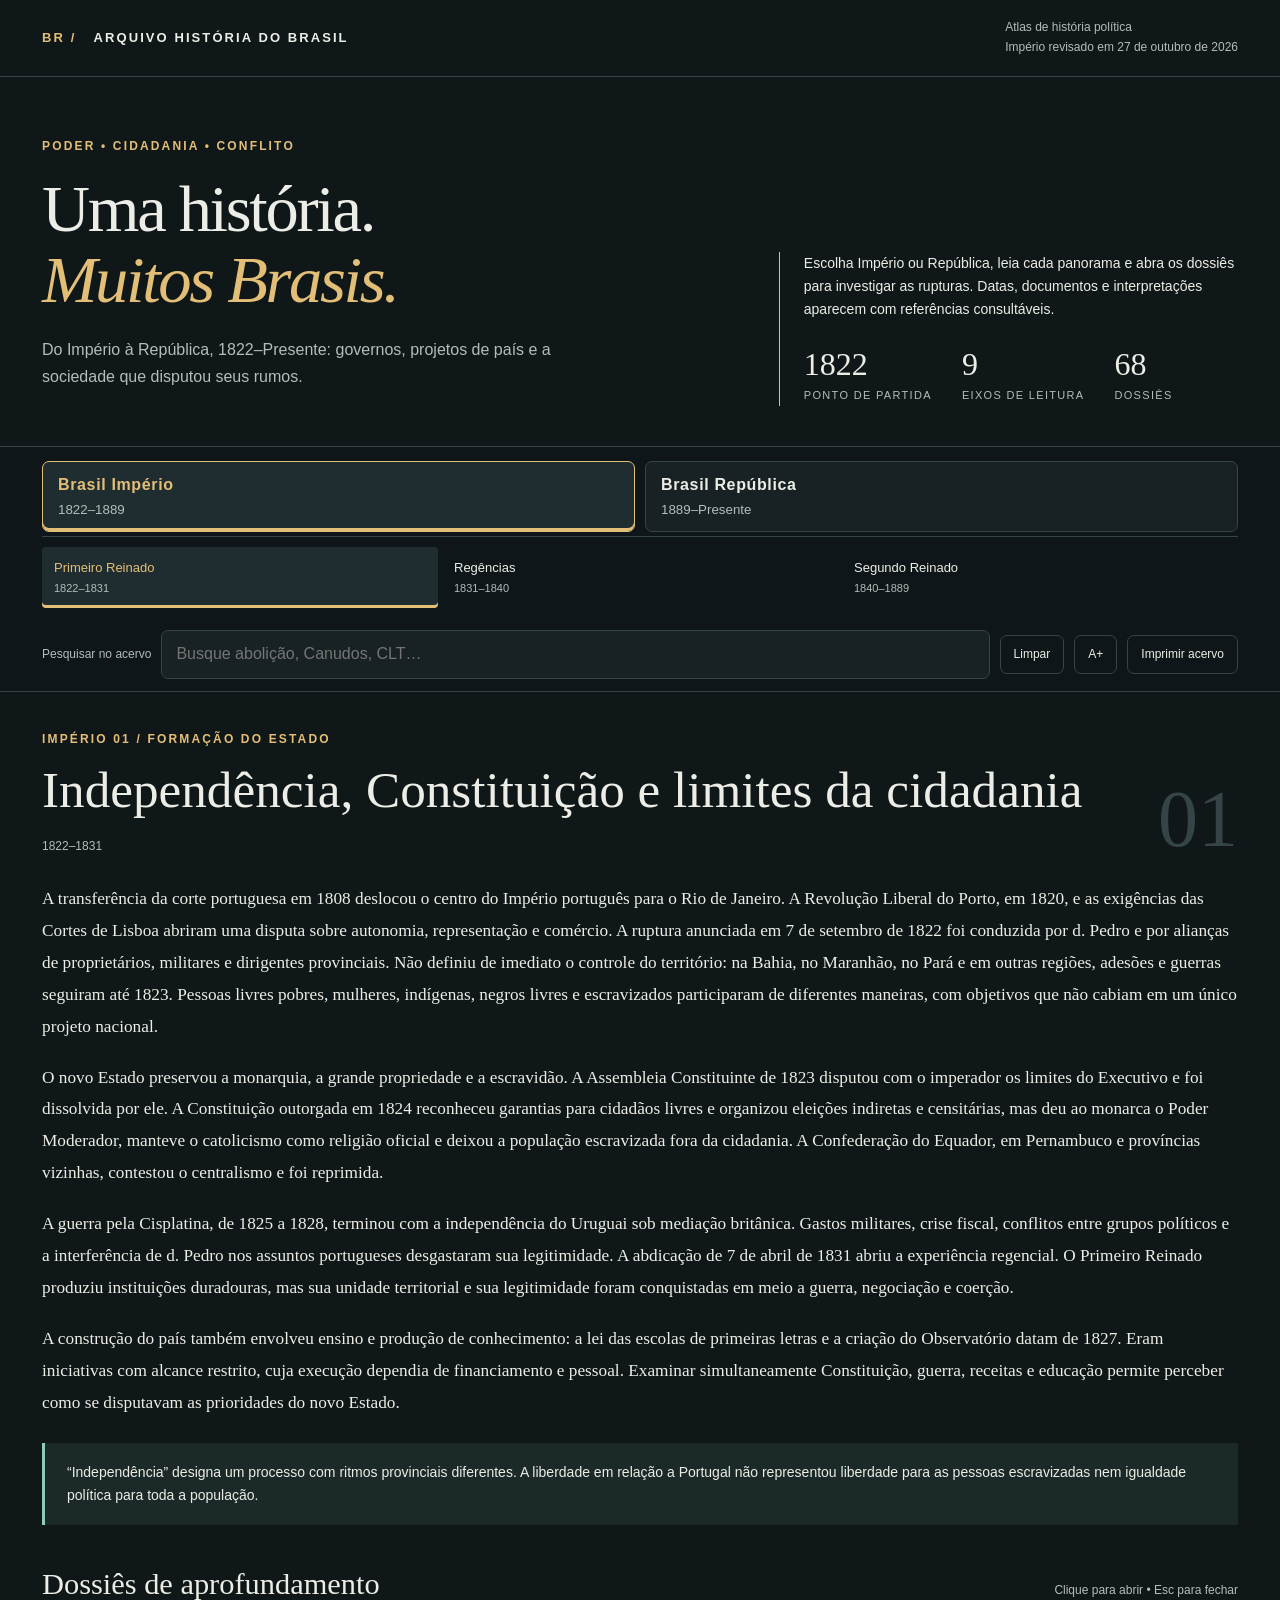
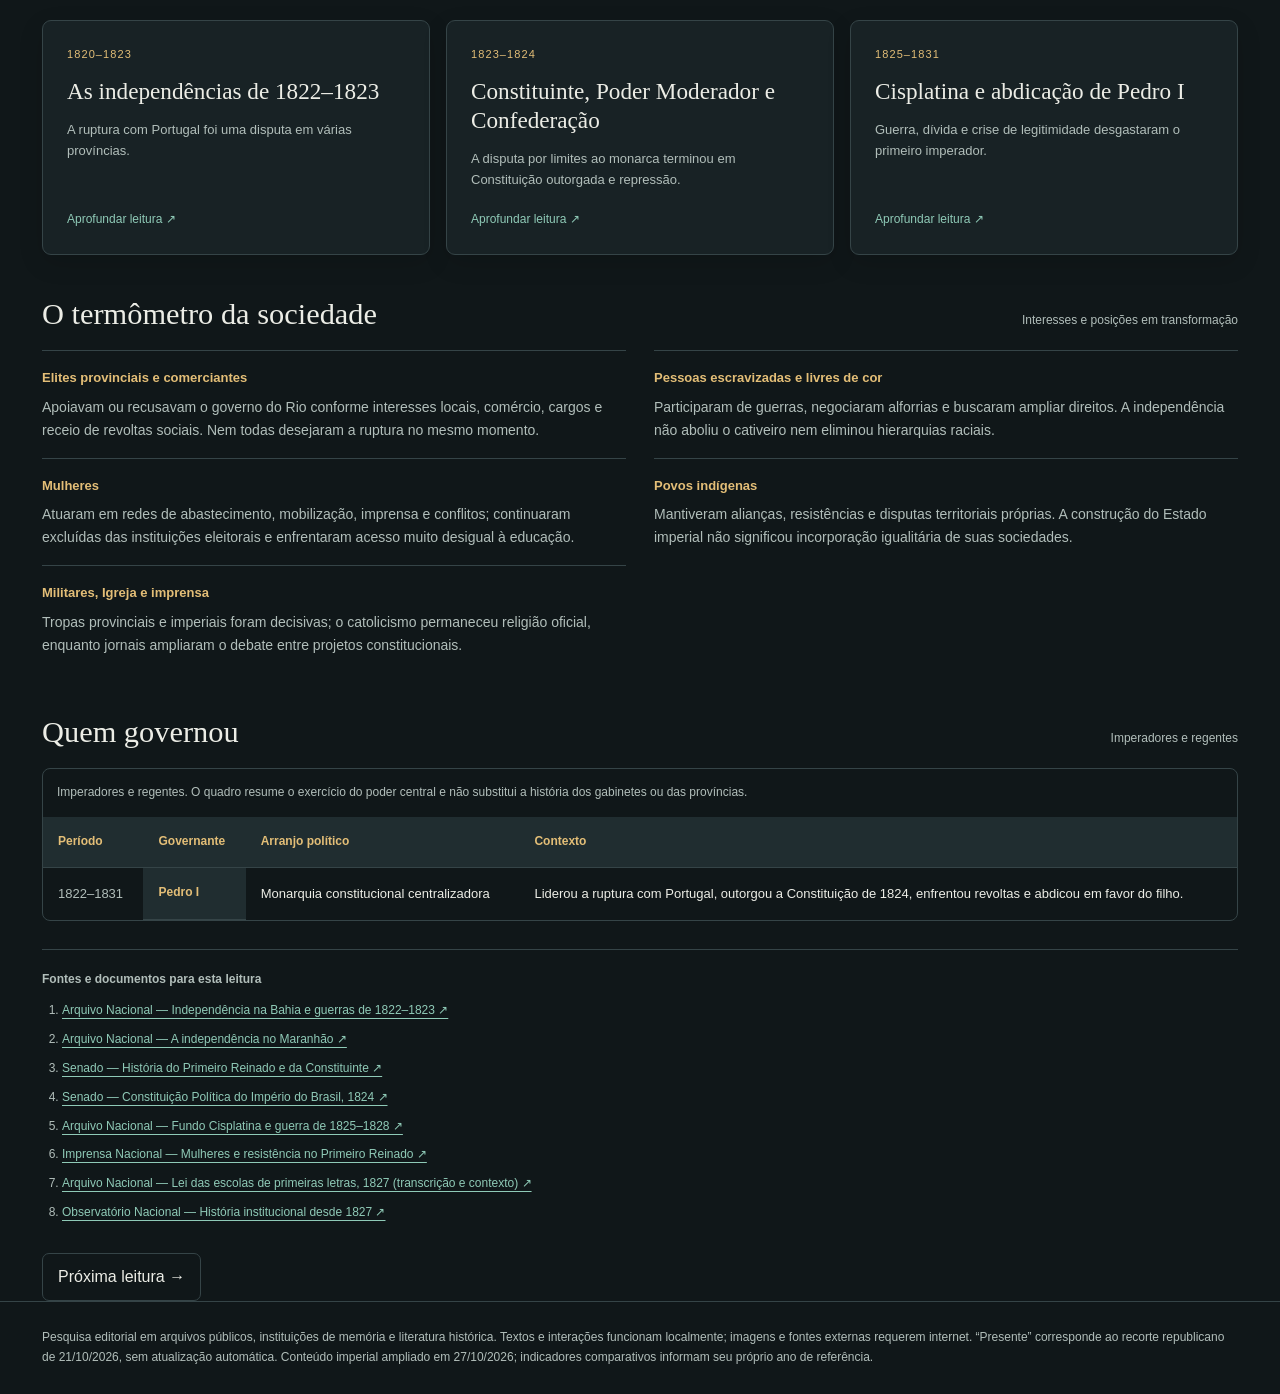
==== commit 888f4ad1: "Organiza arquivo histórico e amplia dossiês do Império" ====
--- a/index.html
+++ b/index.html
@@ -3,480 +3,28 @@
 <head>
 <meta charset="utf-8">
 <meta name="viewport" content="width=device-width,initial-scale=1">
-<meta name="description" content="Atlas histórico da Presidência brasileira: governos, conflitos, sociedade e ideologias desde 1889. Pesquisa documentada e dossiês interativos.">
-<title>Brasil | República em disputa • 1889–Presente</title>
-<style>
-:root{color-scheme:dark;--bg:#101719;--panel:#182225;--paper:#202d30;--line:#354447;--text:#ecede6;--muted:#b1beba;--gold:#e3be77;--green:#8fcab7;--red:#e9a393;--serif:Georgia,'Times New Roman',serif;--sans:'Segoe UI',Inter,Arial,sans-serif;--reading:1.08rem}
-*{box-sizing:border-box}html{scroll-behavior:smooth;scroll-padding-top:170px}body{margin:0;background:var(--bg);color:var(--text);font-family:var(--sans);line-height:1.65}button,input{font:inherit}button,a,input{touch-action:manipulation}button{cursor:pointer}a{color:var(--green);text-underline-offset:4px}a:hover{color:var(--gold)}button:focus-visible,a:focus-visible,input:focus-visible,summary:focus-visible,[tabindex]:focus-visible{outline:3px solid var(--gold);outline-offset:4px}button{color:inherit;background:transparent;border:1px solid var(--line);border-radius:7px;padding:10px 15px}button:hover{background:var(--paper);border-color:var(--gold)}[hidden]{display:none!important}.skip{position:fixed;top:-70px;left:15px;z-index:100;background:var(--gold);color:#101719;padding:10px}.skip:focus{top:10px}
-.wrap{max-width:1260px;margin:auto;padding:0 32px}.masthead{border-bottom:1px solid var(--line);padding:18px 0}.masthead .wrap{display:flex;justify-content:space-between;align-items:center;gap:16px}.brand{font-weight:750;font-size:13px;letter-spacing:.16em}.brand b{color:var(--gold);margin-right:12px}.edition{color:var(--muted);font-size:12px}.hero{padding:60px 0 40px;display:grid;grid-template-columns:1.5fr 1fr;gap:48px;align-items:end}.eyebrow{color:var(--gold);text-transform:uppercase;font-size:12px;letter-spacing:.18em;font-weight:700}.hero h1{font:normal clamp(2.7rem,5.2vw,4.7rem)/1.06 var(--serif);margin:18px 0 22px;letter-spacing:-.035em}.hero h1 em{color:var(--gold);font-weight:normal}.hero p{color:var(--muted);max-width:64ch}.intro-note{border-left:1px solid var(--gold);padding-left:24px;font-size:14px}.stats{display:flex;gap:30px;margin-top:25px}.stats strong{display:block;color:var(--text);font:2rem var(--serif)}.stats span{font-size:11px;letter-spacing:.12em;text-transform:uppercase;color:var(--muted)}
-.navigation{position:sticky;top:0;z-index:20;background:#101719f5;backdrop-filter:blur(14px);border-block:1px solid var(--line)}.tabs{display:flex;overflow:auto;scrollbar-width:thin;gap:4px;padding:10px 0}.tabs button{flex:1;min-width:165px;border:0;border-radius:4px;text-align:left;padding:12px;font-size:13px;line-height:1.4}.tabs button small{display:block;color:var(--muted);font-size:11px;margin-top:4px}.tabs button[aria-selected=true]{background:var(--paper);box-shadow:inset 0 -3px var(--gold);color:var(--gold)}.toolbar{display:flex;align-items:center;gap:10px;padding:12px 0}.toolbar label{font-size:12px;color:var(--muted)}.toolbar input{min-width:100px;flex:1;background:var(--panel);border:1px solid var(--line);color:var(--text);border-radius:7px;padding:10px 14px}.toolbar button{font-size:12px;padding:9px 13px}.search-results{padding:20px;background:var(--panel);border:1px solid var(--line);margin:12px 0 25px}.search-results button{display:block;width:100%;text-align:left;margin:8px 0}.search-results small{display:block;color:var(--muted)}.status{font-size:12px;color:var(--muted)}
-main{padding-bottom:60px}.period{padding-top:38px}.period-heading{display:flex;align-items:end;justify-content:space-between;gap:20px;margin-bottom:24px}.period-heading h2{font:normal clamp(2rem,4vw,3.2rem)/1.15 var(--serif);margin:12px 0}.period-number{font:5rem/1 var(--serif);color:var(--line)}.lead-grid{display:grid;grid-template-columns:minmax(0,1.18fr) minmax(0,1fr);gap:36px}.prose{font-family:var(--serif);font-size:var(--reading);line-height:1.85}.prose p{margin:0 0 1.1em}.prose h3{font:600 1.3rem/1.4 var(--sans);color:var(--text);margin:1.7em 0 .7em}.prose strong{color:var(--gold)}figure{margin:0;background:var(--panel);border:1px solid var(--line);border-radius:10px;overflow:hidden;align-self:start}figure img{width:100%;height:320px;display:block;object-fit:contain;background:#0c1214;filter:sepia(.16)}figcaption{padding:16px 20px;font-size:12px;color:var(--muted)}figcaption a{display:inline-block;margin-top:8px}.image-error{padding:35px;color:var(--muted)}.note{padding:18px 22px;background:#1b2928;border-left:3px solid var(--green);font-size:14px;margin:24px 0}.section-title{display:flex;align-items:baseline;justify-content:space-between;gap:20px;margin:42px 0 18px}.section-title h3{font:normal 1.9rem var(--serif);margin:0}.section-title span{font-size:12px;color:var(--muted)}.cards{display:grid;grid-template-columns:repeat(3,minmax(0,1fr));gap:16px}.card{background:var(--panel);border:1px solid var(--line);border-radius:9px;padding:24px;text-align:left;display:flex;flex-direction:column;align-items:start;box-shadow:0 8px 24px #0002;transition:transform .18s,border-color .18s;min-height:210px}.card:hover{transform:translateY(-3px)}.card .tag{font-size:11px;letter-spacing:.1em;color:var(--gold);text-transform:uppercase}.card h4{font:normal 1.45rem/1.25 var(--serif);margin:13px 0}.card p{font-size:13px;color:var(--muted);margin:0 0 20px}.card .action{margin-top:auto;font-size:12px;color:var(--green)}.social{display:grid;grid-template-columns:repeat(2,minmax(0,1fr));gap:0 28px}.social div{padding:16px 0;border-top:1px solid var(--line)}.social h4{font-size:13px;color:var(--gold);margin:0 0 7px}.social p{font-size:14px;color:var(--muted);margin:0}.table-wrap{overflow:auto;border:1px solid var(--line);border-radius:8px}table{border-collapse:collapse;width:100%;font-size:13px;min-width:730px}th,td{text-align:left;vertical-align:top;padding:15px;border-bottom:1px solid var(--line)}th{background:var(--paper);color:var(--gold);font-size:12px}td:first-child{white-space:nowrap;color:var(--muted)}td:nth-child(2){font-weight:650}tbody tr:last-child td{border-bottom:0}tbody tr:hover{background:#ffffff04}caption{text-align:left;padding:14px;color:var(--muted);font-size:12px}.sources{font-size:12px;color:var(--muted);border-top:1px solid var(--line);padding-top:20px;margin-top:28px}.sources ol{padding-left:20px}.sources li{margin:9px 0}.sources a{overflow-wrap:anywhere}.reading-actions{display:flex;gap:10px;margin-top:30px}.method{padding:25px;background:var(--panel);border:1px solid var(--line);border-radius:10px}.comparison td{min-width:210px;white-space:normal}.comparison td:first-child{min-width:140px;color:var(--gold)}footer{padding:26px 0;border-top:1px solid var(--line);color:var(--muted);font-size:12px}
-dialog{border:1px solid var(--line);border-radius:12px;background:var(--bg);color:var(--text);width:min(880px,94vw);max-height:90vh;padding:0;box-shadow:0 30px 120px #000b}dialog::backdrop{background:#050b0de8;backdrop-filter:blur(6px)}.dialog-head{position:sticky;top:0;background:var(--panel);border-bottom:1px solid var(--line);display:flex;align-items:center;justify-content:space-between;padding:16px 26px;z-index:1}.dialog-head span{font-size:11px;letter-spacing:.14em;color:var(--gold)}.dialog-head button{font-size:15px}.dialog-body{padding:28px 46px 40px}.dialog-body h2{font:normal 2.35rem/1.15 var(--serif);margin:10px 0 18px}.dialog-body .deck{font:16px/1.7 var(--sans);color:var(--muted);border-bottom:1px solid var(--line);padding-bottom:20px}.dialog-body .prose h3:first-child{margin-top:1em}.progress{height:3px;background:var(--gold);width:0;position:fixed;bottom:0;left:0;z-index:30}.print-area{display:none}.sr-only{position:absolute;width:1px;height:1px;overflow:hidden;clip-path:inset(50%)}
-@media(max-width:900px){.hero{grid-template-columns:1fr;gap:20px;padding-top:36px}.lead-grid{grid-template-columns:1fr}.cards{grid-template-columns:repeat(2,minmax(0,1fr))}figure img{height:auto;max-height:450px;object-fit:contain}.intro-note{max-width:75ch}.hero h1{max-width:14ch}.edition{max-width:170px;text-align:right}.period-number{font-size:3.5rem}.toolbar label{display:none}}
-@media(max-width:580px){.wrap{padding:0 18px}.masthead .wrap{align-items:start}.brand{font-size:10px}.edition{font-size:10px}.cards,.social{grid-template-columns:1fr}.card{min-height:180px}.toolbar{flex-wrap:wrap}.toolbar input{flex-basis:70%}.toolbar button{padding:8px}.period-number{display:none}.section-title{display:block}.section-title span{display:block;margin-top:8px}.dialog-body{padding:22px}.dialog-body h2{font-size:1.85rem}.dialog-head{padding:12px 18px}.hero{padding-bottom:24px}.stats{gap:25px}.reading-actions{flex-wrap:wrap}}
-@media(prefers-reduced-motion:reduce){html{scroll-behavior:auto}*{transition:none!important}}
-@media print{body{background:white;color:black;font-size:11pt}.masthead,.hero,.navigation,main,footer,dialog,.progress{display:none!important}.print-area{display:block}.print-area h1,.print-area h2,.print-area h3{color:black}.print-area h2{break-before:page}.print-area a{color:black}.print-area p{orphans:3;widows:3}.print-area table{min-width:0;font-size:9pt}.print-area th,.print-area td{color:black;border:1px solid #aaa;background:white;white-space:normal}.print-area figure{display:none}.print-area .social{display:block}.print-area .social p,.print-area .social h4,.print-area .note,.print-area .sources{color:black;background:white}.print-area .prose{font-size:11pt;line-height:1.5}.print-area .card,.print-area button{display:none}}
-</style>
+<meta name="description" content="Arquivo História do Brasil: Império e República, de 1822 ao presente. Governos, sociedade, conflitos e fontes históricas consultáveis.">
+<title>Arquivo História do Brasil | Império e República</title>
+<link rel="stylesheet" href="styles/main.css">
 </head>
 <body>
 <a class="skip" href="#conteudo">Pular para o conteúdo</a>
-<header class="masthead"><div class="wrap"><div class="brand"><b>BR /</b> ARQUIVO DA REPÚBLICA</div><div class="edition">Atlas de história política<br>Edição de 21 de outubro de 2026</div></div></header>
-<div class="wrap"><section class="hero" aria-labelledby="titulo"><div><div class="eyebrow">Poder • Cidadania • Conflito</div><h1 id="titulo">Uma República.<br><em>Muitos Brasis.</em></h1><p>História Política Presidencial do Brasil: da República Velha à Nova República, 1889–Presente. Governos, projetos de país e a sociedade que disputou seus rumos.</p></div><div class="intro-note">Leia o panorama de cada período, compare suas bases sociais e abra os dossiês para investigar as rupturas. Datas, documentos e interpretações aparecem com referências consultáveis.<div class="stats"><div><strong>1889</strong><span>Ponto de partida</span></div><div><strong>6</strong><span>Eixos de leitura</span></div><div><strong id="dossier-count">—</strong><span>Dossiês</span></div></div></div></section></div>
-<div class="navigation"><div class="wrap"><nav class="tabs" role="tablist" aria-label="Períodos da República" id="tabs"></nav><div class="toolbar"><label for="busca">Pesquisar no acervo</label><input id="busca" type="search" placeholder="Busque Canudos, CLT, presidentes…" autocomplete="off" aria-controls="resultados"><button id="clear" title="Limpar pesquisa">Limpar</button><button id="font" aria-label="Alternar tamanho do texto">A+</button><button id="print">Imprimir acervo</button></div></div></div>
+<header class="masthead"><div class="wrap"><div class="brand"><b>BR /</b> ARQUIVO HISTÓRIA DO BRASIL</div><div class="edition">Atlas de história política<br>Império revisado em 27 de outubro de 2026</div></div></header>
+<div class="wrap"><section class="hero" aria-labelledby="titulo"><div><div class="eyebrow">Poder • Cidadania • Conflito</div><h1 id="titulo">Uma história.<br><em>Muitos Brasis.</em></h1><p>Do Império à República, 1822–Presente: governos, projetos de país e a sociedade que disputou seus rumos.</p></div><div class="intro-note">Escolha Império ou República, leia cada panorama e abra os dossiês para investigar as rupturas. Datas, documentos e interpretações aparecem com referências consultáveis.<div class="stats"><div><strong>1822</strong><span>Ponto de partida</span></div><div><strong id="period-count">—</strong><span>Eixos de leitura</span></div><div><strong id="dossier-count">—</strong><span>Dossiês</span></div></div></div></section></div>
+<div class="navigation"><div class="wrap"><nav class="era-switch" aria-label="Grandes períodos"><button type="button" data-era="imperio" aria-pressed="true">Brasil Império <small>1822–1889</small></button><button type="button" data-era="republica" aria-pressed="false">Brasil República <small>1889–Presente</small></button></nav><nav class="tabs" role="tablist" aria-label="Etapas do período escolhido" id="tabs"></nav><div class="toolbar"><label for="busca">Pesquisar no acervo</label><input id="busca" type="search" placeholder="Busque abolição, Canudos, CLT…" autocomplete="off" aria-controls="resultados"><button id="clear" title="Limpar pesquisa">Limpar</button><button id="font" aria-label="Alternar tamanho do texto">A+</button><button id="print">Imprimir acervo</button></div></div></div>
 <main id="conteudo" class="wrap" tabindex="-1"><div id="resultados" class="search-results" hidden></div><div id="search-status" class="sr-only" role="status" aria-live="polite"></div><div id="panels"></div></main>
-<footer><div class="wrap">Pesquisa editorial em arquivos públicos, instituições de memória e literatura histórica. Textos e interações funcionam localmente; imagens e fontes externas requerem internet. “Presente” corresponde ao recorte de 21/10/2026, sem atualização automática.</div></footer>
+<footer><div class="wrap">Pesquisa editorial em arquivos públicos, instituições de memória e literatura histórica. Textos e interações funcionam localmente; imagens e fontes externas requerem internet. “Presente” corresponde ao recorte republicano de 21/10/2026, sem atualização automática. Conteúdo imperial ampliado em 27/10/2026; indicadores comparativos informam seu próprio ano de referência.</div></footer>
 <dialog id="modal" aria-labelledby="modal-title"><div class="dialog-head"><span id="modal-label">DOSSIÊ HISTÓRICO</span><button id="close" autofocus aria-label="Fechar dossiê">Fechar ×</button></div><div id="modal-body" class="dialog-body"></div></dialog>
 <div class="progress" aria-hidden="true" id="progress"></div><div class="print-area" id="print-area"></div>
 <noscript><p class="wrap">Ative o JavaScript para abrir as abas, ler os dossiês e pesquisar este acervo.</p></noscript>
-<script>
-'use strict';
-const sources = {
-an:['Arquivo Nacional — Os presidentes e a República','https://www.gov.br/arquivonacional/pt-br/servicos/publicacoes/OspresidenteseaRepblica_DeodoroDilma.pdf'],
-c91:['Presidência — Constituição de 1891, texto original','https://www.planalto.gov.br/ccivil_03/constituicao/constituicao91.htm'],
-canudos:['Senado — Protagonismo popular, Canudos e outros movimentos','https://www12.senado.leg.br/noticias/infomaterias/2022/09/apesar-de-silenciado-povo-tambem-conduziu-a-historia-do-brasil'],
-vacina:['Instituto Butantan — Revolta da Vacina','https://butantan.gov.br/noticias/ha-mais-de-100-anos-revolta-da-vacina-foi-marcada-por-mortes-estado-de-sitio-e-fake-news'],
-saude:['Funasa — Cronologia histórica da saúde pública','https://www.gov.br/funasa/pt-br/centrais-de-conteudo/museu/cronologia-historica-da-saude-publica'],
-chibata:['Arquivo Público de São Paulo — Organização da Revolta da Chibata','https://web.arquivoestado.sp.gov.br/exposicao_chibata/do_estopim_ao_abaixo_a_chibata.php'],
-repressao1910:['Arquivo Público de São Paulo — Ilha das Cobras e repressão','https://web.arquivoestado.sp.gov.br/exposicao_chibata/ilha_das_cobras.php'],
-tenentes:['FGV — Tenentismo','https://atlas.fgv.br/verbetes/tenentismo'],
-julho:['FGV CPDOC — Revoltas de julho de 1922 e 1924','https://cpdoc.fgv.br/artigos/revoltas-julho'],
-coluna:['FGV CPDOC — Coluna Prestes','https://cpdoc.fgv.br/sites/default/files/verbetes/primeira-republica/COLUNA%20PRESTES.pdf'],
-r30:['FGV CPDOC — Revolução de 1930','https://cpdoc.fgv.br/artigos/revolucao-30'],
-gv:['FGV CPDOC — Getúlio Vargas','https://cpdoc.fgv.br/biografias/getulio-vargas'],
-anl:['FGV — Aliança Nacional Libertadora','https://atlas.fgv.br/verbete/5731'],
-aib:['FGV — Ação Integralista Brasileira','https://atlas.fgv.br/verbete/5925'],
-r35:['FGV — Levantes comunistas de 1935','https://atlas.fgv.br/verbete/6361'],
-cohen:['FGV — Francisco Campos e a construção do Estado Novo','https://atlas.fgv.br/verbete/1005'],
-dip:['FGV CPDOC — Exposição documental sobre o DIP','https://expo-virtual-cpdoc.fgv.br/departamento-de-imprensa-e-propaganda-dip'],
-clt:['Câmara — CLT, publicação original de 1943','https://www2.camara.leg.br/legin/fed/declei/1940-1949/decreto-lei-5452-1-maio-1943-415500-publicacaooriginal-1-pe.html'],
-trabalho:['Arquivo Nacional / Memórias Reveladas — Trabalhadores sob ataque','https://www.gov.br/memoriasreveladas/pt-br/centrais-de-conteudo/artigos/trabalhadores/trabalhadores-sob-ataque'],
-mulheres:['TSE — História do voto da mulher','https://www.tse.jus.br/servicos-eleitorais/glossario/termos/voto-da-mulher'],
-dutra:['Arquivo Nacional — Eurico Gaspar Dutra','https://presidentes.an.gov.br/index.php/centro-de-referencia-de-acervos-presidenciais/assuntos/biografias/181-eurico-gaspar-dutra'],
-tonelero:['FGV CPDOC — A crise final do segundo governo Vargas','https://cpdoc.fgv.br/getulio-vargas-1954/inicio-do-fim'],
-jk:['FGV CPDOC — Juscelino Kubitschek','https://cpdoc.fgv.br/biografias/juscelino_kubitschek'],
-janio:['FGV CPDOC — Jânio Quadros','https://cpdoc.fgv.br/biografias/janio-quadros'],
-reformas:['FGV DHBB — Reformas de Base','https://www18.fgv.br/CPDOC/acervo/dicionarios/verbete-tematico/reformas-de-base'],
-marcha:['Revista de História / USP — Marcha da Família e mobilização das direitas','https://revistas.usp.br/revhistoria/es/article/view/167214'],
-golpe:['FGV CPDOC — O golpe de 1964','https://cpdoc.fgv.br/artigos/golpe-1964'],
-ai5:['Arquivo Nacional / Memórias Reveladas — AI-5','https://www.gov.br/memoriasreveladas/pt-br/centrais-de-conteudo/destaques/ai-5-nunca-mais/'],
-doi:['Arquivo Nacional / Memórias Reveladas — DOI-CODI','https://www.gov.br/memoriasreveladas/pt-br/centrais-de-conteudo/destaques/doi-codi-violencia-institucionalizada'],
-junta:['Arquivo Nacional — Junta Militar de 1969','https://presidentes.an.gov.br/index.php/centro-de-referencia-de-acervos-presidenciais/assuntos/biografias/192-junta-militar'],
-milagre:['Ipea — Determinantes do milagre econômico, TD 1273','https://repositorio.ipea.gov.br/bitstream/11058/1764/1/TD_1273.pdf'],
-pacote:['Senado — Pacote de Abril de 1977','https://www12.senado.leg.br/noticias/materias/2017/03/31/ha-40-anos-ditadura-impunha-pacote-de-abril-e-adiava-abertura-politica'],
-abertura:['Memórias Reveladas — A abertura, volume 4','https://www.gov.br/memoriasreveladas/pt-br/centrais-de-conteudo/publicacoes-1/volume4_abertura_revista_e_ampliada.pdf'],
-diretas:['Câmara — Diretas Já e Emenda Dante de Oliveira','https://www2.camara.leg.br/atividade-legislativa/plenario/discursos/escrevendohistoria/destaque-de-materias/diretas-ja'],
-c88:['Câmara — Panorama da Constituinte de 1987–1988','https://www2.camara.leg.br/atividade-legislativa/plenario/discursos/escrevendohistoria/25-anos-da-constituicao-de-1988/constituinte-1987-1988/panorama-da-constituinte'],
-constituicao:['Presidência — Constituição Federal','https://www4.planalto.gov.br/legislacao/portal-legis/legislacao-1/constituicao'],
-collor:['Câmara — Impeachment de Collor e mobilização social','https://www.camara.leg.br/noticias/385177-abertura-do-processo-de-impeachment-de-collor-completa-20-anos/'],
-real:['Banco Central — História do Plano Real','https://www.bcb.gov.br/controleinflacao/planoreal'],
-bolsa:['Ipea — Bolsa Família, pobreza e desigualdade, TD 2499','https://repositorio.ipea.gov.br/bitstream/11058/9356/1/td_2499.pdf'],
-junho:['Ipea — Mobilidade urbana e manifestações de 2013, TD 2148','https://repositorio.ipea.gov.br/server/api/core/bitstreams/089a4fcf-f8a8-4479-85af-657cf8022ddc/content'],
-lava:['Receita Federal — Relatório de atividades de 2014, Operação Lava Jato','https://www.gov.br/receitafederal/pt-br/centrais-de-conteudo/publicacoes/relatorios/geral/2014-relatorio-anual-de-atividades.pdf'],
-stfcompetencia:['STF — Incompetência da 13ª Vara de Curitiba nos processos de Lula','https://portal.stf.jus.br/noticias/verNoticiaDetalhe.asp?idConteudo=464261'],
-stfsuspeicao:['STF — Confirmação da suspeição de Sergio Moro no caso do triplex','https://noticias.stf.jus.br/postsnoticias/stf-confirma-suspeicao-de-sergio-moro-na-acao-do-triplex-do-guaruja/'],
-dilma:['Senado — Impeachment de 2016: acusação, defesa e julgamento','https://www12.senado.leg.br/noticias/materias/2016/12/28/impeachment-de-dilma-rousseff-marca-ano-de-2016-no-congresso-e-no-brasil'],
-pib:['IBGE — Contas nacionais: retração de 2015–2016','https://agenciadenoticias.ibge.gov.br/agencia-noticias/2012-agencia-de-noticias/noticias/22966-revisao-do-pib-de-2016-mostra-queda-de-3-3-em-relacao-ao-ano-anterior'],
-temer:['Câmara — Sanção da reforma trabalhista de 2017','https://www.camara.leg.br/noticias/518847-sem-vetos-reforma-trabalhista-e-sancionada-por-temer/'],
-covid:['Senado — Relatório final da CPI da Pandemia','https://www2.senado.leg.br/bdsf/handle/id/607974'],
-pobreza:['Ipea — Pobreza no Brasil entre 2012 e 2021','https://www.ipea.gov.br/portal/categorias/45-todas-as-noticias/noticias/13509-taxas-de-pobreza-no-brasil-atingiram-em-2021-o-maior-nivel-desde-2012'],
-fiscal:['Presidência — Lei Complementar 200/2023, regime fiscal','https://presidencia.gov.br/ccivil_03/leis/lcp/lcp200.htm'],
-tributaria:['Receita Federal — Reforma tributária do consumo','https://www.gov.br/receitafederal/pt-br/assuntos/reforma-tributaria'],
-ap2668:['STF — Julgamento de 11/09/2025, AP 2668 e penas impostas','https://noticias.stf.jus.br/postsnoticias/stf-fixa-penas-de-16-a-27-anos-para-condenados-por-tentativa-de-golpe-de-estado/'],
-tse26:['TSE — Candidaturas presidenciais do segundo turno de 2026','https://www.tse.jus.br/eleicoes/eleicoes-2026-content/propostas-de-governo-dos-candidatos-ao-cargo-de-presidente-da-republica-eleicoes-2026-segundo-turno'],
-calendario:['TSE — Calendário eleitoral de 2026','https://www.tse.jus.br/eleicoes/calendario-eleitoral/calendario-eleitoral']
-};
-const periods = [
-{id:'velha',tab:'República Velha',years:'1889–1930',title:'A República dos poucos',kicker:'01 / Cidadania restrita e poder oligárquico',
-overview:`A queda da monarquia, em 15 de novembro de 1889, resultou da convergência entre a insatisfação militar, o republicanismo e a erosão das alianças imperiais. A abolição de 1888 desorganizou vínculos políticos sem criar uma política ampla de acesso dos libertos à terra, à educação e à reparação. A mudança de regime não nasceu de uma deliberação eleitoral popular: militares e dirigentes civis reorganizaram o Estado de cima para baixo, em uma sociedade que também produzia formas autônomas de ação política.
-
-A Constituição de 1891 estabeleceu presidencialismo, federalismo e separação entre Igreja e Estado. Seu liberalismo jurídico conviveu com exclusões eleitorais, coerção e desigualdade racial. As oligarquias estaduais controlavam recursos, partidos e eleições, mas negociavam entre si e enfrentavam resistências. A chamada política do café com leite não foi uma alternância automática entre São Paulo e Minas Gerais. O coronelismo articulava dependência local e competição pelo apoio dos governos, em vez de significar simplesmente ausência do Estado.
-
-A economia cafeeira, a industrialização e a urbanização ampliaram conflitos sobre trabalho, carestia e representação. A crise de 1929 agravou tensões, mas a ruptura de 1930 também dependeu da disputa sucessória, da Aliança Liberal e de militares dissidentes. O período combina liberalismo constitucional, conservadorismo social e práticas autoritárias; uma etiqueta partidária contemporânea não dá conta dessa configuração.`,
-image:['https://upload.wikimedia.org/wikipedia/commons/7/7e/Benedito_Calixto_-_Proclama%C3%A7%C3%A3o_da_Rep%C3%BAblica%2C_1893.jpg','Proclamação da República, pintura de Benedito Calixto de 1893 sobre os acontecimentos de 1889.','Benedito Calixto, 1893. A obra representa 15/11/1889; é uma interpretação posterior, não um registro fotográfico. Pinacoteca Municipal de São Paulo. Domínio público.','https://commons.wikimedia.org/wiki/File:Benedito_Calixto_-_Proclama%C3%A7%C3%A3o_da_Rep%C3%BAblica,_1893.jpg'],
-note:'O voto não era universal: analfabetos e outras categorias eram excluídos. A Constituição não proibia expressamente o voto feminino, mas a interpretação institucional impedia seu exercício nacional.',
-social:[['Classes médias','Funcionários, profissionais e pequenos comerciantes disputavam reformas urbanas, preços e representação. Parte apoiou o tenentismo; não havia adesão uniforme.'],['Operariado','Anarquistas, socialistas, associações de ajuda mútua e sindicatos organizaram greves. Trabalhadores negros, nacionais e imigrantes enfrentavam formas distintas de exclusão.'],['Empresários e proprietários','Cafeicultores buscavam crédito e valorização do café; industriais defendiam proteção e disciplina do trabalho. Seus interesses coincidiam apenas parcialmente.'],['Igreja Católica','Perdeu o estatuto de religião oficial, mas reorganizou dioceses, educação e associações. Catolicismos populares nem sempre obedeciam às autoridades eclesiásticas.'],['Forças Armadas','Disputas entre Exército, Marinha, oficiais superiores e jovens rebeldes atravessaram o regime. A instituição não sustentou uma posição política única.'],['Imprensa e estudantes','Jornais partidários, imprensa operária e caricatura disputaram a opinião pública. Estudantes participaram de campanhas cívicas e contestações urbanas.'],['Mundo rural e população negra','Concentração fundiária, pós-abolição sem inclusão e violência sustentaram hierarquias. Canudos e Contestado expressaram conflitos específicos, além de uma oposição eleitoral convencional.']],
-presidents:[['1889–1891','Deodoro da Fonseca','Militar; autoritarismo republicano','Governo provisório, Constituição de 1891, fechamento do Congresso e renúncia.'],['1891–1894','Floriano Peixoto','Centralizador; militar','Consolidou o regime pela força; Revolta da Armada e Revolução Federalista.'],['1894–1898','Prudente de Morais','Oligárquico; conservador','Primeiro presidente civil; guerra de Canudos. Manuel Vitorino exerceu interinamente em 1896–1897.'],['1898–1902','Campos Sales','Liberal fiscal; oligárquico','Funding loan, ajuste e política dos governadores.'],['1902–1906','Rodrigues Alves','Oligárquico; modernizador','Reformas do Rio e Revolta da Vacina; saneamento acompanhado de exclusão urbana.'],['1906–1909','Afonso Pena','Oligárquico; desenvolvimentista','Expansão ferroviária e imigração; faleceu no exercício.'],['1909–1910','Nilo Peçanha','Oligárquico; reformismo limitado','Vice sucessor; ensino profissional e criação do Serviço de Proteção aos Índios.'],['1910–1914','Hermes da Fonseca','Militar; conservador','Política das salvações, Chibata e início do Contestado.'],['1914–1918','Venceslau Brás','Oligárquico; conservador','Primeira Guerra, greve de 1917 e conclusão da campanha do Contestado.'],['1918–1919','Delfim Moreira','Sucessão constitucional','Rodrigues Alves, eleito novamente, adoeceu e morreu sem tomar posse.'],['1919–1922','Epitácio Pessoa','Oligárquico; conservador','Obras contra secas, conflitos militares e levante de 1922.'],['1922–1926','Artur Bernardes','Oligárquico; autoritário','Estado de sítio prolongado, revolta de 1924 e Coluna.'],['1926–1930','Washington Luís','Oligárquico; conservador','Crise cafeeira e sucessória; deposto. Júlio Prestes foi eleito, mas não tomou posse.'],['24/10–03/11/1930','Junta Governativa','Transição militar','Tasso Fragoso, Mena Barreto e Isaías de Noronha entregaram o governo a Vargas.']],refs:['c91','mulheres','r30','an']},
-{id:'vargas',tab:'Era Vargas',years:'1930–1945',title:'Estado forte, direitos tutelados',kicker:'02 / Centralização e política de massas',
-overview:`A vitória de 1930 reuniu oligarquias dissidentes, tenentes e setores urbanos sem um programa social único. Vargas dissolveu os órgãos legislativos, nomeou interventores e ampliou a capacidade de coordenação federal. A centralização atingiu interesses estaduais, provocou a guerra paulista de 1932 e conviveu com a reorganização da participação eleitoral. O voto feminino e a Justiça Eleitoral de 1932 não devem ser confundidos com sufrágio socialmente universal: o analfabetismo continuou excluindo milhões.
-
-O Governo Provisório (1930–1934), a etapa constitucional (1934–1937) e o Estado Novo (1937–1945) tiveram bases legais distintas. A Constituição de 1934 incorporou direitos sociais, enquanto o golpe de 1937 eliminou a competição partidária. O nacionalismo econômico e a construção da legislação trabalhista coexistiram com anticomunismo, repressão e corporativismo. Por isso, classificar todo esse ciclo como governo de esquerda distorce sua organização autoritária e suas alianças empresariais.
-
-A industrialização e a incorporação regulada dos trabalhadores fortaleceram o Executivo. Durante a Segunda Guerra, o Brasil aproximou-se dos Aliados e combateu o nazifascismo, tornando mais visível a contradição da ditadura interna. A pressão democratizante, as disputas pela sucessão e o temor militar de continuidade de Vargas levaram à deposição em outubro de 1945.`,
-image:['https://upload.wikimedia.org/wikipedia/commons/5/50/Getulio_Vargas_%281930%29.jpg','Getúlio Vargas em retrato oficial de aproximadamente 1930.','Getúlio Vargas, cerca de 1930. Fotógrafo não identificado; Galeria de Presidentes do Governo do Brasil. Retrato do início do ciclo 1930–1945. Domínio público; enquadramento adaptado.','https://commons.wikimedia.org/wiki/File:Getulio_Vargas_(1930).jpg'],
-note:'Direitos trabalhistas e repressão política não se anulam como fatos históricos: sua coexistência é precisamente uma questão central para compreender o varguismo.',
-social:[['Classes médias','Parte aderiu ao integralismo, ao reformismo estatal ou ao antifascismo; outras parcelas defenderam constitucionalização e autonomias regionais.'],['Operariado','Direitos ampliaram expectativas e recursos de reivindicação; intervenção sindical e repressão restringiram autonomia. Trabalhadores negociavam e resistiam dentro e fora das instituições.'],['Empresários','A proteção industrial e os investimentos públicos criaram oportunidades, enquanto empresários disputavam salários, regulamentação e influência nos órgãos econômicos.'],['Igreja Católica','Setores aproximaram-se do governo e do anticomunismo; educação religiosa e moral familiar ganharam espaço. Católicos também integraram frentes antifascistas.'],['Forças Armadas','Consolidaram influência como sustentação do Estado centralizado; divergências internas e a guerra alteraram sua relação com a permanência de Vargas.'],['Imprensa e estudantes','Censura e propaganda moldaram a esfera pública. A UNE, fundada em 1937, participou das campanhas antifascistas e democráticas.'],['Campo e desigualdades','A proteção trabalhista concentrou-se no emprego urbano formal; rurais e domésticos ficaram, em regra, fora da CLT original. A concentração da terra persistiu.']],
-presidents:[['1930–1934','Getúlio Vargas','Híbrido; centralizador','Governo Provisório: interventorias, reorganização estatal e conflito de 1932.'],['1934–1937','Getúlio Vargas','Nacionalista; corporativista','Eleito pela Constituinte; polarização ANL–AIB e repressão após 1935.'],['1937–1945','Getúlio Vargas','Ditadura nacionalista e anticomunista','Estado Novo: Congresso fechado, partidos dissolvidos, DIP e CLT; deposição em 29/10/1945.']],refs:['gv','clt','dip','mulheres']},
-{id:'populista',tab:'República Populista',years:'1945–1964',title:'Democracia, desenvolvimento e impasse',kicker:'03 / A República de 1946',
-overview:`A deposição de Vargas abriu eleições e a reorganização partidária. PSD, PTB e UDN disputaram a herança do Estado Novo, o voto urbano e o desenvolvimento. A Constituição de 1946 restaurou liberdades e separação de poderes; contudo, analfabetos não votavam, a repressão atingia trabalhadores e a ilegalização do PCB estreitou o pluralismo. “República Populista” é uma periodização tradicional e contestada: reduzir trabalhadores a massas manipuladas apaga organizações, escolhas eleitorais e demandas próprias.
-
-Entre Dutra e Goulart, a industrialização acelerou a urbanização e as pressões por salários, serviços e participação. Nacionalistas e liberais divergiam sobre capital estrangeiro, petróleo, financiamento e papel estatal, mas coalizões atravessavam essas fronteiras. O desenvolvimento de JK combinou democracia eleitoral, planejamento e investimento multinacional; o trabalhismo de Vargas e Jango promoveu inclusão sem propor a abolição geral da propriedade privada.
-
-A renúncia de Jânio em 1961 expôs a fragilidade das regras sucessórias. Após a experiência parlamentarista, Goulart enfrentou inflação, mobilização popular e uma coalizão conservadora civil e militar. O golpe de 1964 resultou de decisões e articulações concretas, em ambiente de Guerra Fria. Não era o desfecho necessário de qualquer projeto reformista.`,
-image:['https://upload.wikimedia.org/wikipedia/commons/b/be/Constru%C3%A7%C3%A3o_de_Bras%C3%ADlia_1958-3.jpg','Canteiro de construção de Brasília em 1958, durante o governo JK.','Construção de Brasília, 1958. Agência Nacional / Arquivo Nacional, BR_RJANRIO_EH_0_FOT_EVE_01680_0007. A inauguração ocorreria em 21/04/1960. Domínio público; enquadramento adaptado.','https://commons.wikimedia.org/wiki/File:Constru%C3%A7%C3%A3o_de_Bras%C3%ADlia_1958-3.jpg'],
-note:'Há diferença entre nacionalismo econômico, trabalhismo, socialismo e comunismo. A defesa das Reformas de Base reunia correntes que não compartilhavam o mesmo projeto de revolução.',
-social:[['Classes médias','Beneficiaram-se da urbanização, mas sentiram a inflação e disputaram valores e posições sociais. Dividiram-se entre reformismo e mobilização anticomunista.'],['Operariado','Sindicatos ampliaram greves e negociação, preservando laços com o trabalhismo. O CGT expressou articulação política sem representar todos os trabalhadores.'],['Empresários','Industriais apoiaram infraestrutura e proteção; grupos ligados ao capital internacional e proprietários rurais divergiram de reformas e controles. Houve alianças variáveis.'],['Igreja Católica','Conservadores organizaram resistência a Jango; JUC e outros setores aproximaram-se de reformas sociais. A hierarquia também continha diferenças.'],['Forças Armadas','Legalistas e golpistas disputaram sucessões em 1954, 1955 e 1961. Mobilizações de sargentos e marinheiros tensionaram disciplina e representação.'],['Imprensa e estudantes','UNE e organizações estudantis defenderam reformas; grandes jornais participaram de campanhas contra Vargas e Jango, com exceções e mudanças de posição.'],['Movimentos rurais','Ligas Camponesas, sindicatos e associações reivindicaram terra e direitos. O Estatuto do Trabalhador Rural de 1963 ampliou a agenda de cidadania.']],
-presidents:[['1945–1946','José Linhares','Transição institucional','Presidente do STF; conduziu a passagem às eleições de 1945.'],['1946–1951','Eurico Gaspar Dutra','Direita conservadora','Constituição de 1946, anticomunismo, alinhamento aos EUA e Plano SALTE.'],['1951–1954','Getúlio Vargas','Nacional-trabalhista','Retorno pelo voto; Petrobras, política salarial e crise encerrada por seu suicídio.'],['1954–1955','Café Filho','Coalizão conservadora','Vice sucessor; estabilização econômica e crise sucessória de 1955.'],['Novembro de 1955','Carlos Luz','Conservador; interino','Exerceu por poucos dias; afastado no movimento liderado pelo general Lott.'],['1955–1956','Nereu Ramos','Centro; transição legalista','Conduziu o governo até a posse de JK.'],['1956–1961','Juscelino Kubitschek','Centro desenvolvimentista','Plano de Metas, Brasília e aliança PSD–PTB.'],['Jan.–ago. 1961','Jânio Quadros','Híbrido; base conservadora','Austeridade interna, política externa independente e renúncia.'],['Ago.–set. 1961','Ranieri Mazzilli','Interino','Ocupou formalmente a Presidência durante o veto militar à posse de Jango.'],['1961–1964','João Goulart','Centro-esquerda trabalhista','Parlamentarismo até 1963, Reformas de Base e deposição em 1964.']],refs:['dutra','jk','janio','reformas','golpe','an']},
-{id:'ditadura',tab:'Ditadura Civil-Militar',years:'1964–1985',title:'Crescimento sob o arbítrio',kicker:'04 / Repressão, resistência e abertura',
-overview:`O golpe iniciado em 31 de março de 1964 derrubou João Goulart e instaurou uma ordem progressivamente institucionalizada por atos de exceção. “Civil-militar” assinala o apoio e a participação de empresários, políticos e outros setores civis; a chefia presidencial e o núcleo coercitivo permaneceram militares. Eleições restritas, Congresso e tribunais coexistiram com cassações, censura e perseguição. A presença dessas instituições não tornou democrática a estrutura de poder.
-
-O regime foi de direita autoritária e anticomunista, mas empregou empresas estatais, planejamento e investimento público. Liberalismo econômico e autoritarismo político não são sinônimos, assim como estatismo não identifica automaticamente uma política de esquerda. O crescimento industrial beneficiou grupos empresariais e parte das camadas médias, enquanto repressão sindical, concentração de renda e projetos territoriais impuseram custos sociais desiguais.
-
-O AI-5 agravou uma repressão que existia desde 1964. A crise econômica, a resistência social, as eleições oposicionistas e as disputas entre militares pressionaram a abertura. Geisel e Figueiredo tentaram controlar o ritmo da mudança; trabalhadores, estudantes, familiares de vítimas e entidades civis ampliaram seus limites. A sucessão de 1985 encerrou a Presidência militar por uma eleição indireta, deixando continuidades institucionais e conflitos sobre justiça e memória.`,
-image:['https://upload.wikimedia.org/wikipedia/commons/c/c9/Diretas_J%C3%A1%21_%284996343919%29.jpg','Manifestação por eleições diretas no Plenário da Câmara, abril de 1984.','Diretas Já na Câmara dos Deputados, abril de 1984. Célio Azevedo / Senado Federal. A cena não é o comício da Praça da Sé. CC BY 2.0; enquadramento adaptado.','https://commons.wikimedia.org/wiki/File:Diretas_J%C3%A1!_(4996343919).jpg','https://creativecommons.org/licenses/by/2.0/'],
-note:'Repressão não começou com a luta armada nem com o AI-5. Tortura, execução e desaparecimento são violações de direitos, independentemente da ideologia das vítimas.',
-social:[['Classes médias','Parte apoiou 1964 e ascendeu pelo consumo e pelo emprego técnico; estudantes, profissionais e famílias atingidas pela repressão aderiram à oposição.'],['Operariado','Intervenções sindicais e contenção salarial reduziram negociação. As greves do ABC no fim dos anos 1970 reconstruíram organização e liderança independente.'],['Empresários','Grupos participaram da sustentação do golpe e lucraram com obras e crédito. Outros passaram a criticar estatização, endividamento ou instabilidade.'],['Igreja Católica','Setores apoiaram a ruptura; bispos, religiosos e comunidades de base denunciaram tortura e defenderam perseguidos. Conservadores continuaram aliados.'],['Forças Armadas','Controlaram a sucessão e a repressão. Distensionistas e linha-dura divergiam sobre meios e ritmo da abertura, sem equivaler a partidos democráticos.'],['Imprensa e estudantes','Censura atingiu redações e produção cultural; imprensa alternativa e movimento estudantil resistiram. Grandes veículos variaram entre colaboração e oposição.'],['Campo e povos indígenas','Conflitos agrários, expansão de fronteiras, remoções e violência acompanharam grandes projetos. Resistências camponesas e indígenas excedem a história das organizações urbanas.']],
-presidents:[['Abril de 1964','Ranieri Mazzilli','Interino sob comando militar','Presidência formal até a posse de Castelo Branco.'],['1964–1967','Castelo Branco','Direita autoritária','Cassações, PAEG, AI-2, bipartidarismo e Constituição de 1967.'],['1967–1969','Costa e Silva','Direita autoritária; endurecimento','Conflitos de 1968 e AI-5; afastamento por incapacidade de saúde.'],['Ago.–out. 1969','Junta Militar','Ditadura militar','Rademaker, Lira Tavares e Márcio de Sousa e Melo impediram a posse de Pedro Aleixo.'],['1969–1974','Emílio Garrastazu Médici','Direita autoritária','Pico da repressão, propaganda nacionalista e milagre econômico.'],['1974–1979','Ernesto Geisel','Autoritário; estatista','II PND e distensão controlada; repressão continuou e Congresso foi fechado em 1977.'],['1979–1985','João Figueiredo','Autoritário em abertura','Anistia, pluripartidarismo, recessão e campanha Diretas Já.']],refs:['golpe','ai5','doi','junta','abertura','an']},
-{id:'nova',tab:'Nova República',years:'1985–Presente',title:'Direitos, crises e democracia em disputa',kicker:'05 / O projeto aberto de 1988',
-overview:`A Nova República começou com uma transição negociada: Tancredo Neves venceu no Colégio Eleitoral, mas adoeceu antes da posse e morreu em abril de 1985. José Sarney, vice eleito e ex-dirigente do partido governista da ditadura, assumiu em março. A aliança entre oposição e dissidências do regime explica tanto as possibilidades democráticas quanto continuidades administrativas, econômicas e militares.
-
-A Constituição de 1988 ampliou direitos e instrumentos de participação em uma sociedade marcada por desigualdades. A inflação, a dívida e a reorganização produtiva dificultavam sua efetivação. A estabilização do Real, as reformas orientadas ao mercado e as políticas de proteção social foram produzidas por governos de coalizão. Congressos, tribunais, estados e movimentos sociais também definiram seus resultados; a Presidência nunca governou sozinha.
-
-O ciclo de inclusão dos anos 2000 conviveu com dependências econômicas e escândalos de corrupção. Junho de 2013, a recessão, a Lava Jato e o impeachment de Dilma alteraram o sistema político. A ascensão de Bolsonaro, a pandemia, o retorno de Lula e a violência antidemocrática de janeiro de 2023 intensificaram disputas sobre legitimidade e instituições. O recorte chega a 21/10/2026: o terceiro mandato de Lula está em curso e o segundo turno presidencial de 2026 ainda não ocorreu.`,
-image:['https://upload.wikimedia.org/wikipedia/commons/d/d2/Promulga%C3%A7%C3%A3o_da_Constitui%C3%A7%C3%A3o_%288430668400%29.jpg','Promulgação da Constituição Federal em 5 de outubro de 1988.','Promulgação da Constituição, Brasília, 05/10/1988. Arquivo da Câmara dos Deputados; imagem disponibilizada pelo Senado Federal. CC BY 2.0; enquadramento adaptado.','https://commons.wikimedia.org/wiki/File:Promulga%C3%A7%C3%A3o_da_Constitui%C3%A7%C3%A3o_(8430668400).jpg','https://creativecommons.org/licenses/by/2.0/'],
-note:'Atualização documental: o TSE lista Lula (PT) e Flávio Bolsonaro (PL) no segundo turno de 2026, marcado para 25 de outubro. Esta edição não antecipa o resultado nem trata propostas eleitorais como políticas implementadas.',
-social:[['Classes médias','Estabilização, expansão educacional, endividamento e crises mudaram expectativas. Antipetismo, progressismo e conservadorismo mobilizam grupos internamente diversos.'],['Trabalhadores','Sindicatos participaram da Constituinte e da criação do PT; informalidade, terceirização e plataformas impuseram novos desafios de representação e proteção.'],['Empresários','Finanças, indústria, agronegócio e serviços disputam juros, câmbio, tributos e gasto público. Apoios políticos mudam com setores e conjunturas.'],['Religiões','A Igreja Católica permanece plural; a expansão evangélica diversificou o campo religioso e sua representação. Nenhuma confissão determina automaticamente o voto individual.'],['Forças Armadas','Mantiveram prerrogativas e presença pública após a transição; a participação de militares no governo Bolsonaro reabriu debates sobre controle civil e responsabilidade institucional.'],['Imprensa e estudantes','Jornalismo profissional, mídias alternativas e redes sociais competem por atenção. Caras-pintadas, ocupações estudantis e ativismo digital usam repertórios distintos.'],['Campo, raça e gênero','MST, movimentos negros, feministas, indígenas e ambientais ampliaram a cidadania disputada. Agronegócio, conflitos fundiários e violência limitam direitos formalmente reconhecidos.']],
-presidents:[['1985–1990','José Sarney','Centro; coalizão heterogênea','Redemocratização, Constituição e planos contra a inflação. Tancredo Neves não tomou posse.'],['1990–1992','Fernando Collor','Direita; liberalização econômica','Abertura comercial, bloqueio financeiro, denúncias e impeachment.'],['1992–1994','Itamar Franco','Centro; coalizão ampla','Assumiu interinamente em outubro de 1992; conduziu a estabilização do Real.'],['1995–2002','Fernando Henrique Cardoso','Centro a centro-direita','Reformas de mercado, privatizações, estabilização e expansão de políticas sociais focalizadas.'],['2003–2010','Luiz Inácio Lula da Silva','Centro-esquerda; coalizão ampla','Proteção social, valorização salarial, crescimento e continuidades macroeconômicas.'],['2011–2016','Dilma Rousseff','Centro-esquerda','Intervenção econômica, protestos, recessão e impeachment. Afastada em maio, destituída em agosto de 2016.'],['2016–2018','Michel Temer','Centro-direita','Interino desde maio; titular desde agosto de 2016. Teto de gastos e reforma trabalhista.'],['2019–2022','Jair Bolsonaro','Direita radical','Conservadorismo, agenda econômica liberal, militarização administrativa, pandemia e conflitos institucionais.'],['2023–Presente','Luiz Inácio Lula da Silva','Centro-esquerda; frente ampla','Terceiro mandato: recomposição social, novo regime fiscal, reforma tributária e coalizão congressual heterogênea.']],refs:['c88','real','bolsa','dilma','tse26','calendario','an']},
-{id:'analise',tab:'Modelos Ideológicos & Análise Crítica',years:'Conceitos e comparação',title:'Como comparar projetos de país?',kicker:'06 / Um método, não um placar',overview:`Esquerda e direita são famílias históricas em transformação. No Brasil, posições sobre propriedade, distribuição, ordem social, religião e participação política nem sempre caminharam juntas. Liberalismo político defende garantias e limites ao poder; liberalismo econômico prioriza mercados e iniciativa privada. Um governo pode aproximar-se de um e contrariar o outro. Nacionalismo e planejamento estatal aparecem em campos ideológicos diferentes.
-
-Comparar resultados exige identificar mecanismos: quem recebeu renda, proteção e crédito; quem pagou impostos ou perdeu direitos; quais liberdades foram garantidas; que efeitos vieram da conjuntura mundial. Crescimento, queda da pobreza e estabilidade monetária não são equivalentes entre si. Tampouco uma obra pública pode compensar uma violação de direitos humanos. Os quadros abaixo distinguem realizações, custos e limites de atribuição causal.
-
-As classificações desta aplicação são interpretações editoriais apoiadas na trajetória e nas coalizões de cada governo. Não são rótulos oficiais nem notas morais sobre seus eleitores. O centro pode promover reformas, conservar hierarquias ou combinar ambos; uma coalizão com partidos de direita não transforma automaticamente toda política de um presidente de esquerda em política de direita.`,note:'Método de leitura: separar programa, política executada, resultado observado e explicação causal. Esses quatro níveis raramente coincidem integralmente.',refs:['c91','aib','anl','clt','golpe','milagre','real','bolsa','pib']}
-];
-const dossiers = [
-{id:'canudos',period:'velha',title:'Canudos: comunidade e guerra',date:'1896–1897',deck:'Terra, religiosidade e a construção do “inimigo” da República.',refs:['canudos','c91','an'],text:`A formação de Belo Monte
-Antônio Conselheiro e seus seguidores estabeleceram-se em Canudos, no sertão baiano, em 1893. O povoado atraiu sertanejos pobres, trabalhadores deslocados e pessoas submetidas a relações precárias de acesso à terra. A religiosidade católica organizava vínculos comunitários e a autoridade do Conselheiro. Isso não torna o movimento simples irracionalidade religiosa: a comunidade oferecia proteção e pertencimento em uma ordem social violenta. Tampouco autoriza descrevê-la como sociedade sem propriedade ou como experiência socialista plenamente constituída.
-
-Do conflito local à guerra nacional
-Autoridades e proprietários temiam a autonomia do povoado; setores eclesiásticos contestavam a liderança religiosa leiga. O repúdio do Conselheiro a medidas republicanas ajudou a alimentar a acusação de conspiração monarquista. Essa representação transformou um conflito sertanejo em prova da sobrevivência do regime. Quatro expedições foram enviadas entre 1896 e 1897. O fracasso das três primeiras expôs limites militares e intensificou a mobilização nacional. A quarta cercou e destruiu Canudos, encerrando a resistência em outubro de 1897.
-
-Violência e memória
-O massacre de prisioneiros e a destruição da população revelam a distância entre cidadania constitucional e tratamento dispensado aos pobres rurais. Não há necessidade de fixar um número incontestável de mortos para reconhecer a escala da violência. Os Sertões, de Euclides da Cunha, denunciou o desfecho, mas também carregou categorias raciais e evolucionistas de sua época. Fotografias, relatos militares e literatura precisam ser lidos como documentos produzidos por observadores situados, não como a voz integral dos moradores.`},
-{id:'vacina',period:'velha',title:'A Revolta da Vacina',date:'1904',deck:'A saúde pública encontrou uma cidade atravessada por remoções e coerção.',refs:['vacina','saude','an'],text:`Uma modernização socialmente desigual
-No governo Rodrigues Alves, as reformas de Pereira Passos e as campanhas de Oswaldo Cruz procuraram transformar o Rio de Janeiro e enfrentar epidemias. Demolições e valorização urbana expulsavam moradores de áreas centrais sem oferecer solução habitacional equivalente. A intervenção sanitária alcançava casas e corpos de uma população acostumada a enfrentar o Estado por meio da polícia. O benefício científico da vacina não eliminava o problema político de sua aplicação coercitiva.
-
-As ruas e os quartéis
-A obrigatoriedade da vacinação contra a varíola, aprovada em outubro de 1904, desencadeou resistência agravada por informações alarmistas, medo da violação da intimidade e oposição parlamentar. Entre 10 e 16 de novembro, barricadas, confrontos e ataques a serviços urbanos mobilizaram grupos diversos. Militares tentaram aproveitar a crise para derrubar o governo; essa conspiração não esgota o significado do protesto popular. Não houve uma organização única dirigindo todas as ações.
-
-Repressão e interpretação
-O governo decretou estado de sítio, prendeu e deportou participantes e suspendeu a obrigatoriedade. A campanha sanitária continuou e a vacinação ganhou adesão em outras circunstâncias. Explicar o episódio como ignorância coletiva apaga desigualdade, ausência de diálogo e violência urbana. Equipará-lo integralmente aos movimentos antivacina atuais também é anacrônico: a estrutura de direitos, a ciência disponível ao público e as experiências de coerção eram diferentes. A questão histórica é como construir uma política eficaz de saúde com confiança e legitimidade social.`},
-{id:'chibata',period:'velha',title:'Chibata: cidadania no convés',date:'1910',deck:'Navios modernos, hierarquias raciais e a luta de marinheiros por dignidade.',refs:['chibata','repressao1910'],text:`Tecnologia moderna, disciplina do pós-escravismo
-A Marinha incorporava grandes encouraçados enquanto mantinha castigos corporais e relações profundamente hierarquizadas. Muitos marinheiros eram negros e pobres. A continuidade de práticas humilhantes após a abolição vinculava disciplina naval e desigualdade racial. A punição de Marcelino Rodrigues Menezes, com 250 chibatadas, precipitou uma organização que já vinha sendo construída coletivamente.
-
-A revolta de novembro
-Em 22 de novembro, marinheiros assumiram o controle de navios como Minas Gerais e São Paulo. João Cândido tornou-se sua liderança mais conhecida, mas comitês e outros comandantes foram decisivos. Os rebeldes exigiram o fim dos castigos, melhorias nas condições de serviço e anistia. O domínio da artilharia naval pressionou o governo Hermes da Fonseca e o Congresso. A promessa de atendimento e anistia levou à entrega das embarcações.
-
-Promessa e perseguição
-A repressão posterior atingiu participantes, com expulsões, prisões, mortes e deportações. É necessário separar a revolta de novembro da rebelião de dezembro na Ilha das Cobras, que não teve apoio de João Cândido. O governo utilizou a nova crise para ampliar a perseguição. O episódio mostra que a conquista formal de uma garantia podia ser esvaziada administrativamente e pela violência. Sua memória foi disputada: o reconhecimento público dos marinheiros como agentes de cidadania confrontou narrativas militares que os reduziam à indisciplina.`},
-{id:'tenentismo',period:'velha',title:'1922, 1924 e a Coluna Prestes',date:'1922–1927',deck:'Três etapas de uma contestação militar heterogênea à ordem oligárquica.',refs:['tenentes','julho','coluna'],text:`O que unia — e o que dividia — os tenentes
-O tenentismo denunciava fraudes eleitorais, corrupção e poder oligárquico, defendendo moralização e um Estado nacional mais forte. Seus participantes não tinham um programa social uniforme nem eram todos tenentes. A valorização da intervenção militar podia conviver com propostas de representação mais ampla e com desconfiança da organização popular autônoma. Seus vínculos com as classes médias não permitem tratá-los como simples porta-vozes sociológicos desse grupo.
-
-Os “18 do Forte”, 1922
-A crise sucessória envolveu a Reação Republicana, as cartas falsamente atribuídas a Artur Bernardes e conflitos entre governo e militares. A prisão de Hermes da Fonseca e o fechamento do Clube Militar agravaram o ambiente. Em 5 de julho, o levante do Forte de Copacabana fracassou militarmente. A marcha final de um pequeno grupo, com Eduardo Gomes e Siqueira Campos entre os sobreviventes, tornou-se mito de sacrifício. O nome consagrado “18 do Forte” não deve ser usado como contagem incontestável de todos os participantes em cada etapa do confronto.
-
-São Paulo, 1924
-Em 5 de julho de 1924, rebeldes sob liderança de Isidoro Dias Lopes, com participação de Miguel Costa, tomaram posições na capital paulista. O governo federal bombardeou áreas urbanas; civis sofreram mortes, deslocamentos e destruição. A retirada rebelde para o interior impediu a vitória governamental imediata, mas evidenciou a dificuldade de converter a ocupação militar em adesão política ampla. A mobilização teve desdobramentos em outros estados.
-
-A guerra de movimento, 1925–1927
-A união de forças paulistas e gaúchas originou a Coluna Miguel Costa–Prestes. Miguel Costa exerceu o comando geral, enquanto Luís Carlos Prestes se destacou na estratégia de deslocamento. A marcha percorreu extensas regiões para evitar cerco e desgastar governos, denunciando a ordem vigente. Não tomou o poder nem organizou uma revolução camponesa nacional; contatos com populações locais foram variados e por vezes conflituosos. O exílio encerrou a campanha. A posterior adesão de Prestes ao comunismo não pode ser projetada retroativamente: a Coluna não nasceu comunista, e antigos tenentes seguiriam caminhos políticos opostos.`},
-{id:'trabalho-terra',period:'velha',title:'Terra, greves e cidadania negada',date:'1893–1917',deck:'Contestado, conflitos federativos e organização operária ampliam o mapa das resistências.',refs:['trabalho','canudos','an'],text:`Além do eixo presidencial
-A Revolução Federalista no Sul e a Revolta da Armada, ambas iniciadas em 1893, expuseram disputas sobre poder regional, organização do regime e autoridade de Floriano. Não eram movimentos equivalentes a Canudos: composição social, objetivos e relações com elites eram distintos. A consolidação republicana ocorreu por guerras e negociações, não apenas pela sucessão de presidentes.
-
-Contestado, 1912–1916
-Na região disputada por Paraná e Santa Catarina, a construção ferroviária, a exploração madeireira e a concentração fundiária intensificaram expulsões e insegurança. Comunidades reunidas em torno de lideranças religiosas e da memória do monge José Maria criaram redutos e enfrentaram forças estaduais e federais. A religiosidade não deve esconder o conflito pela terra. A destruição dos redutos expressou a imposição militar de uma ordem territorial associada a interesses públicos e privados.
-
-Greves e organização
-A industrialização reuniu trabalhadores submetidos a jornadas longas, baixos salários e proteção limitada. A greve geral de 1917, especialmente importante em São Paulo, combinou carestia, organização sindical e solidariedade após repressão. Anarquistas tiveram influência, mas não monopolizaram toda ação operária. Mulheres participaram do trabalho fabril e da mobilização; trabalhadores negros e nacionais não podem desaparecer de uma narrativa centrada somente na imigração. Essas lutas antecederam Vargas e ajudam a explicar por que direitos posteriores não foram uma criação pessoal de um governante.`},
-{id:'ruptura1930',period:'velha',title:'Por que a ordem caiu em 1930?',date:'1929–1930',deck:'Crise econômica, sucessão presidencial e uma coalizão de dissidentes.',refs:['r30','tenentes','an'],text:`Uma aliança instável
-A decisão de Washington Luís de apoiar Júlio Prestes contrariou grupos mineiros e favoreceu a articulação da Aliança Liberal, envolvendo Rio Grande do Sul, Minas Gerais e Paraíba. Vargas e João Pessoa apresentaram-se contra a candidatura governista. A disputa expressava divergências entre elites e demandas de reforma eleitoral; não era um confronto simples entre oligarquia e povo. Fraudes e controle político caracterizavam o sistema, inclusive nas bases dos oposicionistas.
-
-Da eleição às armas
-O colapso internacional de 1929 abalou exportações e crédito, estreitando a margem de acomodação. Júlio Prestes venceu a eleição de março de 1930, mas parte da oposição aderiu à conspiração. O assassinato de João Pessoa, em julho, ligado também a conflitos paraibanos e pessoais, foi convertido em símbolo nacional. A insurreição começou em 3 de outubro; Washington Luís foi deposto em 24 de outubro por chefes militares. Uma junta governou até a transferência a Vargas, em 3 de novembro.
-
-Ruptura sem revolução social completa
-A expressão Revolução de 1930 nomeia uma ruptura decisiva na organização do Estado, mas não significa destruição imediata das elites proprietárias. A coalizão vencedora precisava conciliar tenentes, oligarquias e interesses urbanos. A centralização federal ampliou possibilidades de política econômica e social, preservando a estrutura fundiária. A crise mundial criou condições; decisões políticas e militares converteram essas condições em mudança de regime.`},
-{id:'constitucionalizacao',period:'vargas',title:'1932 e a Constituição de 1934',date:'1930–1934',deck:'Autonomia estadual, participação eleitoral e direitos em uma ordem centralizada.',refs:['gv','mulheres','r30'],text:`O conflito paulista
-As interventorias enfraqueceram o controle das antigas elites estaduais. Em São Paulo, a oposição reuniu dirigentes oligárquicos e setores médios em torno da constitucionalização e da autonomia. A guerra iniciada em julho de 1932 mobilizou recursos, propaganda e participação civil, mas terminou com a derrota militar paulista. Reduzi-la apenas a tentativa de restaurar privilégios ignora demandas constitucionais; tratá-la como defesa desinteressada de toda a democracia ignora sua composição e seus limites sociais.
-
-Regras eleitorais e pacto social
-O Código Eleitoral de fevereiro de 1932 já havia estabelecido voto secreto, Justiça Eleitoral e reconhecimento do voto feminino antes da guerra. A Constituinte e a Constituição de 1934 decorreram de pressões e negociações mais amplas, não exclusivamente da derrota paulista. O novo texto incorporou direitos trabalhistas, representação classista e mudanças na organização estatal. Vargas foi eleito presidente pela própria Assembleia, não por voto popular direto naquele momento.
-
-Uma democracia estreita
-A permanência da exclusão dos analfabetos limitava a ampliação da cidadania. Direitos sociais e instituições corporativas colocavam o Estado no centro da mediação de conflitos, enquanto a polarização internacional e a organização de movimentos de massa pressionavam o sistema. A experiência constitucional não deve ser lida como simples intervalo inevitavelmente destinado ao Estado Novo: seu fechamento exigiu repressão, alianças e uma decisão golpista.`},
-{id:'anl-aib',period:'vargas',title:'ANL e AIB: projetos em confronto',date:'1932–1937',deck:'Frente antifascista à esquerda e movimento fascista de massas à direita.',refs:['anl','aib'],text:`A Aliança Nacional Libertadora
-Fundada em 1935, a ANL reuniu comunistas, socialistas, militares, intelectuais e outros opositores ao fascismo e ao imperialismo. Defendia mudanças na distribuição da terra, enfrentamento da dependência externa e liberdades políticas. Prestes foi seu presidente de honra. O PCB exerceu influência decisiva, mas a frente não era idêntica ao partido: reduzir toda adesão a um projeto comunista único reproduz a linguagem dos adversários e apaga diferenças internas.
-
-A Ação Integralista Brasileira
-Criada por Plínio Salgado em 1932, a AIB construiu organização nacional com uniformes, rituais, saudação, símbolo sigma e culto à liderança. Sua combinação de nacionalismo, corporativismo, antiliberalismo e anticomunismo integra a história dos fascismos. A referência cristã e o lema Deus, Pátria e Família adaptavam o repertório à sociedade brasileira. Gustavo Barroso difundiu antissemitismo; divergências entre dirigentes não autorizam apagar essa dimensão.
-
-Mobilização e desfecho
-Ambos disputaram ruas e adesões, mas não possuíam programas equivalentes. A ANL foi fechada em julho de 1935, após um manifesto de Prestes ser usado pelo governo como justificativa para repressão. Integralistas apoiaram a escalada autoritária de Vargas, esperando participação no poder; o Estado Novo dissolveu todos os partidos, inclusive a AIB. O ataque integralista ao Palácio Guanabara em 1938 revelou a ruptura. A ditadura apropriou-se de elementos corporativos e nacionalistas sem se tornar simplesmente governo da AIB.`},
-{id:'levantes1935',period:'vargas',title:'Os levantes comunistas de 1935',date:'Novembro de 1935',deck:'A chamada “Intentona”: insurreição real, fracasso e exploração política posterior.',refs:['r35','anl','gv'],text:`Da frente política à opção insurrecional
-O fechamento da ANL e a radicalização de parte de suas lideranças antecederam levantes articulados por comunistas e militares, com apoio da Internacional Comunista. A expectativa de adesão ampla não correspondia à capacidade efetiva de mobilização. Nem todo integrante da ANL participou ou aprovou essa estratégia. Distinguir a frente legal e o núcleo insurrecional é indispensável para compreender o episódio.
-
-Natal, Recife e Rio de Janeiro
-Os movimentos começaram em Natal, em 23 de novembro, seguiram em Recife no dia 24 e chegaram ao Rio no dia 27. Em Natal, os rebeldes estabeleceram um governo de curta duração; nas demais cidades, a resistência foi rapidamente derrotada. A falta de coordenação, a limitada adesão militar e social e a reação governamental inviabilizaram a expansão. Houve combates e mortes; narrativas oficiais posteriores frequentemente mobilizaram o episódio como mito duradouro de ameaça interna.
-
-Um fracasso convertido em justificativa
-Prisões, tortura e medidas de exceção atingiram comunistas e outros opositores. A perseguição ampliou a capacidade repressiva e ajudou a preparar o terreno político do Estado Novo. “Intentona” é uma denominação depreciativa consagrada por adversários e pela memória oficial. Utilizá-la exige explicar seu caráter político. Também é essencial separar os fatos: houve tentativa insurrecional em 1935, enquanto o Plano Cohen, apresentado em 1937 como uma nova ameaça, era uma falsificação.`},
-{id:'estado-novo',period:'vargas',title:'Plano Cohen e o golpe do Estado Novo',date:'1937–1945',deck:'Uma ameaça fabricada sustentou o fechamento da ordem constitucional.',refs:['cohen','gv','aib'],text:`A fabricação da emergência
-O Plano Cohen foi elaborado por Olímpio Mourão Filho como narrativa fictícia de uma ação comunista. Divulgado em 1937 como prova de ameaça real, serviu à criação de um clima de medo e à legitimação de medidas excepcionais. A falsificação não explica sozinha o golpe: havia articulação entre Vargas, chefes militares e aliados civis interessados em impedir a sucessão eleitoral prevista para 1938 e concentrar o poder.
-
-10 de novembro de 1937
-Vargas fechou o Congresso e impôs uma Constituição associada a Francisco Campos. Partidos foram dissolvidos, a autonomia federativa foi comprimida e o Executivo concentrou funções. O plebiscito previsto no texto não foi realizado. Censura, polícia política e restrição à oposição estruturaram a ditadura. Sua legitimação combinava ordem, nacionalidade, modernização econômica e representação direta do povo pelo governante.
-
-Industrialização e autoritarismo
-O fortalecimento administrativo e a criação de instrumentos de desenvolvimento ampliaram a capacidade estatal. Investimentos como a Companhia Siderúrgica Nacional contribuíram para a indústria de base. Esses efeitos não demonstram que a supressão de eleições fosse condição técnica do desenvolvimento. A aliança com setores empresariais e a repressão à esquerda coexistiam com direitos trabalhistas. O Estado Novo não deve ser confundido integralmente com a AIB: reprimiu integralistas após romper com eles, embora compartilhasse componentes autoritários e corporativos do ambiente fascista internacional.`},
-{id:'dip',period:'vargas',title:'DIP: propaganda, cultura e censura',date:'1939–1945',deck:'A construção do líder nacional e os limites impostos à esfera pública.',refs:['dip','gv','trabalho'],text:`Uma política de comunicação estatal
-Criado em 1939, o Departamento de Imprensa e Propaganda coordenou censura e divulgação do Estado Novo. Rádio, imprensa, cinema, publicações e cerimônias cívicas ligavam a figura presidencial à ideia de unidade nacional. O trabalho era apresentado como valor moral e base do pertencimento à nação; festas e discursos associavam direitos sociais à autoridade de Vargas.
-
-Consentimento não exclui coerção
-A propaganda selecionava conflitos e silenciava alternativas, enquanto a polícia reprimia organizações independentes. Sua eficácia, contudo, não pode ser explicada como hipnose coletiva. O reconhecimento de direitos, a expansão de empregos urbanos e experiências concretas de mediação estatal também produziam adesão. Trabalhadores podiam utilizar a linguagem oficial para exigir o cumprimento de promessas e reinterpretar o que o governo divulgava.
-
-Como ler o acervo
-Uma revista do DIP ou uma gravação oficial documenta o que o regime desejava comunicar, não uma opinião unânime da sociedade. É preciso confrontar esse material com correspondências, processos, imprensa censurada e experiências locais. A aproximação entre cultura popular e nacionalismo também teve disputas sobre raça e identidade: a celebração de uma nação mestiça podia coexistir com desigualdades e discriminações. Estudar propaganda exige observar tanto os mecanismos de controle quanto as formas de recepção e apropriação social.`},
-{id:'clt',period:'vargas',title:'CLT: proteção e tutela sindical',date:'1943',deck:'Direitos reais, cidadania seletiva e organização corporativa do trabalho.',refs:['clt','trabalho','dip'],text:`Uma consolidação, não um começo absoluto
-O Decreto-Lei 5.452, de 1º de maio de 1943, reuniu e sistematizou normas trabalhistas; sua vigência começou em novembro. Jornada, férias, proteção contratual e mecanismos de solução de conflitos tornaram-se referências concretas para trabalhadores. A legislação resultou de disputas anteriores, experiências jurídicas e intervenção estatal. Descrevê-la como dádiva pessoal de Vargas apaga décadas de mobilização; chamá-la de simples cópia de um texto fascista ignora sua composição e trajetória.
-
-Incorporação subordinada
-O sistema sindical dependia de reconhecimento estatal, unicidade por categoria e base territorial, financiamento institucional e possibilidades de intervenção. O Estado se apresentava como árbitro entre capital e trabalho, restringindo a autonomia das organizações. A Justiça do Trabalho oferecia um canal de reivindicação, ao mesmo tempo em que conflitos coletivos eram despolitizados ou reprimidos. Direitos e controle faziam parte da mesma arquitetura, mas os trabalhadores podiam explorar suas contradições para obter conquistas.
-
-Quem ficou de fora
-A CLT original excluía, em regra, trabalhadores rurais e domésticos, além de outras categorias reguladas separadamente. Isso limitava seu alcance em um país ainda majoritariamente rural e marcado por desigualdades de raça e gênero. Não se deve projetar a cobertura atual sobre 1943. O legado posterior é ambivalente: uma linguagem duradoura de direitos sociais e uma estrutura sindical cuja tutela seria contestada por movimentos de autonomia, sobretudo no fim dos anos 1970.`},
-{id:'fim-vargas',period:'vargas',title:'Guerra mundial e a queda de Vargas',date:'1942–1945',deck:'O combate externo ao fascismo tornou a ditadura interna mais vulnerável.',refs:['gv','dip','an'],text:`Mudança internacional e disputa interna
-A aproximação com os Estados Unidos e a entrada na guerra contra Alemanha e Itália, em 1942, combinaram pressões estratégicas, ataques a navios brasileiros e mobilização social. A participação da Força Expedicionária Brasileira na Itália ampliou a contradição entre combater ditaduras no exterior e sustentar a ausência de liberdades no Brasil. Isso não produziu automaticamente a democratização: o regime ainda controlava instrumentos de coerção e buscava organizar sua própria sucessão.
-
-Redemocratizar com ou sem Vargas
-Manifestações de estudantes, profissionais e oposicionistas pressionaram por eleições e anistia. Em 1945, partidos se reorganizaram, presos foram libertados e o calendário eleitoral avançou. O queremismo mobilizou a defesa da permanência de Vargas e, em parte, de uma Constituinte com ele. O movimento tinha apoio popular e também relações com a estrutura estatal; sua interpretação não pode ser reduzida a espontaneidade pura ou manipulação total.
-
-Uma deposição com continuidades
-Em 29 de outubro, chefes militares afastaram Vargas. José Linhares, presidente do STF, assumiu a transição. A eleição de Dutra e a Constituição de 1946 abriram outro regime, mas preservaram burocracias, legislação trabalhista e parte das elites. Vargas retornaria pelo voto em 1950. A capacidade de reconstrução política do ex-ditador demonstra que o varguismo ultrapassou o Estado Novo e passou a operar em condições democráticas distintas.`},
-];
-dossiers.push(
-{id:'dutra',period:'populista',title:'Dutra e os limites da democracia',date:'1946–1951',deck:'Constituição liberal, Guerra Fria e restrição ao pluralismo.',refs:['dutra','trabalho','an'],text:`Reconstrução constitucional
-Dutra foi eleito em dezembro de 1945, após ter sido ministro da Guerra do Estado Novo. A Constituição de 1946 restaurou garantias individuais, federalismo e funcionamento dos poderes. A transição preservou a estrutura sindical corporativa e excluiu analfabetos do eleitorado. Assim, a competição partidária ampliou a participação sem desfazer hierarquias sociais e instrumentos de controle herdados.
-
-Anticomunismo e trabalho
-O PCB atuou legalmente no início da redemocratização, mas teve seu registro cancelado em 1947, com cassação posterior dos mandatos comunistas. Intervenções sindicais e repressão a greves estreitaram a liberdade de organização. O alinhamento aos Estados Unidos e a ruptura diplomática com a União Soviética situaram o governo no início da Guerra Fria. A retórica de defesa da democracia conviveu com a exclusão de adversários do jogo eleitoral.
-
-Economia sem rótulo simplificador
-A abertura inicial das importações consumiu reservas e foi seguida por controles cambiais. O Plano SALTE procurou organizar investimentos em saúde, alimentação, transporte e energia, mas encontrou limites de financiamento e execução. Dutra exemplifica um conservadorismo político que não implicava rejeição de toda intervenção econômica. Sua sucessão pela eleição de Vargas mostrou a força do trabalhismo e das expectativas de proteção social em uma democracia ainda restrita.`},
-{id:'tonelero',period:'populista',title:'Vargas, Tonelero e agosto de 1954',date:'1951–1954',deck:'Nacionalismo econômico, conflito distributivo e colapso de sustentação política.',refs:['tonelero','gv','an'],text:`Um retorno pela eleição
-Vargas voltou à Presidência por sufrágio direto, em condições distintas da ditadura. Seu projeto articulava desenvolvimento, intervenção estatal e aproximação com trabalhadores. A criação da Petrobras, em 1953, sintetizou a disputa pelo controle de recursos estratégicos. A inflação e o aumento do salário mínimo acirraram conflitos entre empresários, militares, oposição udenista e trabalhistas. Carlos Lacerda tornou-se um adversário central na imprensa.
-
-O atentado da Rua Tonelero
-Em 5 de agosto de 1954, um ataque contra Lacerda feriu o jornalista e matou o major da Aeronáutica Rubens Vaz. A investigação alcançou integrantes da guarda pessoal presidencial, especialmente Gregório Fortunato. O vínculo de pessoas próximas ao governo com o crime agravou sua responsabilidade política, mas não constitui prova de que Vargas tenha ordenado o atentado. O inquérito conduzido no Galeão tornou-se polo de pressão militar.
-
-A crise e sua reversão simbólica
-Exigências de afastamento, isolamento político e divisões entre comandantes estreitaram as opções presidenciais. Vargas suicidou-se em 24 de agosto. A carta-testamento apresentou sua morte como sacrifício em defesa do povo e contra interesses adversários, provocando comoção e manifestações. É uma fonte crucial de autointerpretação política, não comprovação automática de todas as acusações que contém. A morte interrompeu a ofensiva imediata de seus adversários e fortaleceu uma memória trabalhista que continuaria a organizar escolhas eleitorais.`},
-{id:'jk',period:'populista',title:'JK: metas, indústria e Brasília',date:'1956–1961',deck:'O desenvolvimentismo associou capital estatal, nacional privado e estrangeiro.',refs:['jk','an'],text:`Governabilidade e modernização
-A posse de JK foi assegurada após a crise de novembro de 1955 e o movimento legalista liderado pelo general Henrique Teixeira Lott. A aliança PSD–PTB vinculava bases regionais e eleitorado urbano. O lema cinquenta anos em cinco expressava uma estratégia de aceleração industrial com planejamento setorial. O Plano de Metas concentrou esforços em energia, transportes, alimentação, indústrias de base e educação, com pesos diferentes entre os setores.
-
-O tripé econômico
-O Estado investiu em infraestrutura e coordenou incentivos; empresas nacionais e multinacionais ampliaram a produção, particularmente de bens duráveis e automóveis. A expansão abriu empregos e consolidou cadeias industriais, mas reforçou importação de tecnologia, necessidades de financiamento e um sistema de transportes centrado em rodovias. Desenvolvimento não significou distribuição automática dos ganhos entre regiões, classes e trabalhadores.
-
-Brasília e seus custos
-Inaugurada em 21 de abril de 1960, Brasília materializou a interiorização e a imagem de um país moderno. Os candangos que a construíram enfrentaram condições duras, e a organização urbana reproduziu segregações. A inflação e os desequilíbrios externos acompanharam o crescimento, sem poderem ser atribuídos exclusivamente à nova capital. O governo manteve competição eleitoral e pluralismo maiores que os de períodos ditatoriais, mas reprimiu conflitos e enfrentou rebeliões militares. Seu balanço exige reunir capacidade produtiva, democracia e custos sociais, sem transformar crescimento em ausência de contradições.`},
-{id:'janio',period:'populista',title:'Jânio, renúncia e Legalidade',date:'1961–1963',deck:'O veto à sucessão constitucional e a solução parlamentarista.',refs:['janio','reformas','an'],text:`Uma combinação heterogênea
-Jânio Quadros venceu em 1960 com imagem moralizadora e apoio conservador, incluindo a UDN. Sua política econômica de estabilização contrastava com uma política externa independente, que buscava ampliar interlocutores e preservar margem diplomática na Guerra Fria. Medidas simbólicas e gestos de autoridade pessoal dificultavam a construção de uma maioria parlamentar estável. Uma condecoração ou visita diplomática isolada não transforma o conjunto do governo em esquerda.
-
-Renúncia e tentativa de veto
-A renúncia de 25 de agosto de 1961 desencadeou uma crise. A hipótese de que Jânio pretendia retornar com poderes ampliados é uma interpretação histórica importante, mas seus motivos não devem ser narrados como intenção integralmente demonstrada. João Goulart, eleito vice em votação separada, encontrava-se no exterior. Ministros militares tentaram impedir sua posse; Ranieri Mazzilli assumiu interinamente.
-
-A Campanha da Legalidade
-Leonel Brizola, no Rio Grande do Sul, articulou resistência com emissoras de rádio, mobilização civil e apoio militar, especialmente do III Exército. O compromisso parlamentarista permitiu a posse de Jango em 7 de setembro de 1961, reduzindo inicialmente seus poderes. O plebiscito de 6 de janeiro de 1963 restaurou o presidencialismo. O episódio demonstrou que a sucessão legal podia ser defendida por ação social e militar, mas também que a tutela dos comandos sobre a política continuava a ameaçar o regime.`},
-{id:'reformas',period:'populista',title:'Reformas de Base e reação conservadora',date:'1963–1964',deck:'Terra, representação e desenvolvimento no centro da polarização.',refs:['reformas','marcha','golpe'],text:`O alcance das reformas
-O programa reunia mudanças agrária, tributária, bancária, administrativa, educacional e eleitoral, entre outras. Pretendia ampliar o mercado interno, enfrentar obstáculos ao desenvolvimento e incorporar grupos excluídos. A reforma agrária encontrava limites na exigência constitucional de indenização prévia em dinheiro; defendia-se o pagamento por títulos. O sufrágio dos analfabetos e de setores militares subalternos alteraria a composição política. Essas propostas não equivaliam, por si, à implantação de um regime comunista.
-
-Mobilização popular e impasse
-Sindicatos, CGT, UNE e movimentos rurais pressionavam por mudanças, com estratégias e graus de radicalização distintos. Inflação, desaceleração e conflitos salariais dificultavam acordos. O Comício da Central do Brasil, em 13 de março de 1964, associou o governo à pressão pelas reformas. As rebeliões e demandas de militares subalternos alimentaram a percepção de quebra de hierarquia entre oficiais. O governo perdia espaço de negociação sem que existisse um único centro dirigente de toda a esquerda.
-
-A Marcha da Família
-Em 19 de março, a marcha paulista reuniu organizações femininas, religiosos, políticos, empresários e setores médios contra Jango. A defesa de família, religião e liberdade foi articulada ao anticomunismo. Mulheres conservadoras foram agentes políticas, não figurantes. A mobilização não representava toda a sociedade nem demonstrava que uma revolução comunista fosse iminente. Parte de seus participantes apoiou a ruptura militar como solução. A disputa terminou com a deposição do presidente, não com resolução democrática do conflito sobre reformas.`},
-{id:'golpe1964',period:'ditadura',title:'O golpe de 1964 e sua base civil',date:'Março–abril de 1964',deck:'A ruptura constitucional foi preparada e executada por atores identificáveis.',refs:['golpe','marcha','reformas'],text:`Conspiração e decisão
-O golpe reuniu comandos militares, governadores, dirigentes partidários, empresários e setores expressivos da imprensa. Instituições como IPES e IBAD participaram de campanhas contra o governo e o reformismo. A Guerra Fria oferecia vocabulário e apoios internacionais; os Estados Unidos prepararam assistência logística na Operação Brother Sam. O apoio externo importa, mas não substitui a análise das forças brasileiras que organizaram e executaram a ruptura.
-
-Da movimentação militar ao governo de exceção
-Tropas se deslocaram a partir de Minas Gerais em 31 de março. A adesão de comandos e o enfraquecimento da resistência alteraram rapidamente a correlação de forças. O Congresso declarou vaga a Presidência quando Jango ainda se encontrava em território nacional. Mazzilli assumiu formalmente, enquanto o comando militar detinha o poder efetivo. O AI-1 abriu caminho a cassações e suspensões de direitos; Castelo Branco chegou à Presidência por eleição indireta sob coerção política.
-
-Uma ruptura com longa duração
-Prisões, intervenções em sindicatos e perseguições começaram imediatamente. A promessa de saneamento temporário deu lugar à reorganização autoritária do sistema. O apoio civil inicial não tornou a ditadura expressão consensual da população: houve opositores desde o começo, adesões interessadas e mudanças posteriores. Chamar o evento de golpe descreve a destituição da autoridade constitucional e a imposição da exceção; a autodenominação de revolução usada pelo regime é um objeto da pesquisa, não uma classificação obrigatória do historiador.`},
-{id:'ai5',period:'ditadura',title:'AI-5: a exceção radicalizada',date:'13 de dezembro de 1968',deck:'Recesso parlamentar, cassações e redução extrema da proteção judicial.',refs:['ai5','golpe','doi'],text:`O ambiente de 1968
-Protestos estudantis, greves em Contagem e Osasco, manifestações culturais e oposição parlamentar desafiaram o regime. A morte do estudante Edson Luís e a Passeata dos Cem Mil ampliaram a contestação. A recusa da Câmara em autorizar processo contra o deputado Márcio Moreira Alves foi utilizada como ocasião imediata para o endurecimento. O ato respondeu a uma disputa mais ampla sobre a sobrevivência e os limites do regime, não apenas a um discurso parlamentar.
-
-O alcance do instrumento
-O AI-5 permitiu decretar recesso legislativo, intervir em estados e municípios, cassar mandatos e suspender direitos políticos. Suspendeu o habeas corpus nos casos de crimes políticos contra a segurança nacional, a ordem econômica e social e a economia popular. Também afastou a apreciação judicial de medidas tomadas com base no ato. Portanto, não é preciso afirmar incorretamente que eliminou todo habeas corpus para reconhecer a amplitude de seu arbítrio.
-
-Efeitos concretos
-A censura e a perseguição se intensificaram; o fechamento de canais legais favoreceu o exílio, a clandestinidade e diferentes formas de resistência. A repressão, entretanto, já existia desde 1964. A escalada não pode ser justificada como resposta inevitável à luta armada, nem a oposição pode ser reduzida às organizações armadas. A revogação do AI-5 produziu efeitos em 1979, dentro de uma abertura negociada e ainda tutelada.`},
-{id:'doi-codi',period:'ditadura',title:'Anos de Chumbo e DOI-CODI',date:'Sobretudo 1969–1974',deck:'A violência foi organizada por estruturas estatais, não apenas por desvios individuais.',refs:['doi','ai5','abertura'],text:`Uma rede institucional de repressão
-A Operação Bandeirante, em São Paulo, antecedeu a organização do sistema DOI-CODI a partir de 1970. Os Centros de Operações de Defesa Interna coordenavam ações; os Destacamentos de Operações de Informações executavam operações. Militares, polícias e órgãos de inteligência articulavam vigilância, prisões e interrogatórios. A participação e o apoio de agentes privados também integram essa história. A responsabilidade não se limita a quem praticou materialmente cada violência.
-
-Vítimas e resistências
-Tortura, execução e desaparecimento forçado atingiram militantes e pessoas sem participação em ações armadas. Organizações como ALN, VPR e o PCdoB adotaram estratégias distintas de luta; a guerrilha do Araguaia foi reprimida com ocultação de mortes e corpos. Houve também resistência por imprensa, cultura, igrejas, sindicatos e redes de familiares. Reconhecer ações violentas de opositores não produz equivalência entre grupos clandestinos e o dever estatal de respeitar direitos.
-
-Memória e evidência
-Registros de interrogatório podem conter informações obtidas por tortura e versões fabricadas. Devem ser confrontados com testemunhos e outras provas. O caso Vladimir Herzog, morto em 1975, e a morte de Manoel Fiel Filho em 1976 mostram a continuidade da violência durante a distensão. As vítimas rurais e indígenas não podem desaparecer de uma narrativa limitada aos grandes centros. A busca por verdade, arquivos e responsabilização ultrapassou o fim formal da Presidência militar e permanece parte da democracia.`},
-{id:'milagre',period:'ditadura',title:'Milagre econômico: quem cresceu?',date:'1968–1973 e seus desdobramentos',deck:'Expansão produtiva, concentração de renda e vulnerabilidade externa.',refs:['milagre','trabalho','an'],text:`Mecanismos do crescimento
-O crescimento acelerado combinou capacidade industrial disponível, reformas anteriores do PAEG, crédito, investimentos públicos, demanda por bens duráveis e condições internacionais favoráveis. A pesquisa econômica debate o peso relativo desses fatores; uma correlação temporal entre ditadura e expansão não prova que a supressão de liberdades tenha sido necessária. Empresas estatais e capital privado, nacional e estrangeiro, integravam a mesma estratégia de acumulação.
-
-Distribuição e condições de trabalho
-A contenção salarial e a repressão sindical restringiram a apropriação dos ganhos pelos trabalhadores. A expansão do consumo de parcelas das classes médias coexistiu com precariedade de moradia, serviços e condições laborais. A propaganda transformou crescimento e grandes obras em prova de legitimidade, ocultando custos e diferenças regionais. Avaliar o período apenas pelo PIB ignora distribuição, segurança no trabalho e direitos políticos.
-
-O fim do ciclo e o II PND
-O choque do petróleo de 1973 encareceu importações e alterou as condições externas. Geisel respondeu com o II Plano Nacional de Desenvolvimento, ampliando investimentos em energia, insumos básicos e bens de capital, com financiamento externo. A estratégia aumentou capacidade produtiva, mas aprofundou exposição à dívida e aos juros internacionais. O segundo choque do petróleo e a elevação dos juros agravaram o quadro que desembocaria na crise dos anos 1980. Não houve um único fator responsável, nem a conta foi distribuída igualmente.`},
-{id:'abertura',period:'ditadura',title:'Abertura, anistia e Diretas Já',date:'1974–1985',deck:'Transição disputada entre controle governamental e pressão social.',refs:['abertura','pacote','diretas'],text:`Distensão com mecanismos autoritários
-Geisel propôs uma abertura lenta e controlada, buscando administrar a sucessão e conter setores repressivos sem perder o comando. O avanço eleitoral do MDB, a denúncia de tortura e a mobilização social pressionaram o projeto. O Pacote de Abril de 1977, imposto após o fechamento do Congresso, alterou regras para preservar a posição governista. A distensão teve avanços e recuos, e não corresponde a uma democratização linear concedida pelos generais.
-
-Anistia e reorganização
-Sob Figueiredo, a Lei da Anistia de 1979 permitiu retornos e recomposição política, mas estabeleceu limites e foi interpretada de modo a proteger agentes da repressão. A substituição do bipartidarismo, as greves, o novo sindicalismo e as eleições estaduais de 1982 mudaram a arena pública. Familiares de mortos e desaparecidos, OAB, ABI e setores religiosos tiveram papel decisivo. A violência de grupos contrários à abertura, como no episódio do Riocentro em 1981, mostrou a resistência à perda de poder.
-
-Diretas e o compromisso de 1985
-A campanha Diretas Já mobilizou multidões por eleição presidencial direta. Em 25 de abril de 1984, a Emenda Dante de Oliveira recebeu 298 votos favoráveis, mas não alcançou os 320 necessários. Não foi rejeitada por uma maioria de votos contrários. A derrota legislativa não apagou o efeito político da campanha. Tancredo venceu indiretamente Paulo Maluf no Colégio Eleitoral em janeiro de 1985; sua doença levou Sarney a assumir em março. As eleições presidenciais diretas retornariam em 1989. A transição ampliou direitos sem resolver integralmente a responsabilidade pela violência passada.`},
-{id:'constituicao1988',period:'nova',title:'1988: a Constituição e seus conflitos',date:'1987–1988',deck:'Participação popular, compromisso político e direitos a efetivar.',refs:['c88','constituicao','diretas'],text:`Uma Constituinte atravessada pela sociedade
-A Assembleia Nacional Constituinte funcionou entre fevereiro de 1987 e outubro de 1988. Sindicatos, associações profissionais, movimentos negros, indígenas, feministas e organizações empresariais disputaram o texto. Emendas populares e mobilização social coexistiram com acordos partidários e reação conservadora. O chamado Centrão atuou para modificar regras e resultados, mostrando que a Constituição não foi obra de um campo político único.
-
-O pacto de direitos
-Promulgada em 5 de outubro de 1988, a Carta ampliou garantias individuais, participação, seguridade e direitos sociais. A saúde tornou-se direito de todos, sustentando a organização do SUS. Direitos originários indígenas, proteção ambiental e reconhecimento de comunidades quilombolas no ADCT ampliaram o horizonte constitucional. O voto dos analfabetos, admitido em 1985, integrou a nova cidadania eleitoral, assim como o voto facultativo a partir dos 16 anos.
-
-Promessa e implementação
-O texto preservou propriedade privada, economia de mercado e interesses conservadores, ao mesmo tempo em que impôs funções sociais e obrigações públicas. A efetivação depende de leis, orçamento, administração e organização coletiva. Concentração fundiária, racismo, violência e desigualdade regional limitaram o acesso aos direitos. A expansão do papel do Judiciário ofereceu instrumentos de proteção, mas também transferiu conflitos políticos para tribunais. “Constituição Cidadã” expressa uma orientação e uma conquista histórica; não significa que a cidadania plena tenha sido concluída em 1988.`},
-{id:'collor',period:'nova',title:'Collor e os caras-pintadas',date:'1989–1992',deck:'Eleição direta, choque econômico e responsabilização presidencial.',refs:['collor','real','an'],text:`A primeira eleição direta desde 1960
-Collor venceu Lula no segundo turno de 1989 com campanha moralizadora e promessa de combater privilégios. A fragmentação partidária e o desgaste com a inflação favoreceram sua imagem de renovação. Seu governo promoveu abertura comercial e reorganização estatal, enquanto o Plano Collor bloqueou parte significativa dos ativos financeiros da população. O choque não produziu estabilidade duradoura e impôs forte desorganização à vida econômica.
-
-Denúncias e mobilização
-Investigações sobre o esquema de Paulo César Farias alcançaram o círculo presidencial. A CPI, a imprensa, a oposição e entidades civis produziram pressão crescente. Estudantes conhecidos como caras-pintadas ocuparam as ruas, mas não atuaram sozinhos: a perda de sustentação parlamentar e o envolvimento de organizações como OAB e ABI foram decisivos. A mobilização associou combate à corrupção, cidadania e rejeição aos resultados do governo.
-
-O desfecho institucional
-A Câmara autorizou o processo em setembro de 1992, e Collor foi afastado em outubro. Itamar Franco assumiu interinamente. Collor renunciou em dezembro, mas o Senado prosseguiu no julgamento e impôs inabilitação para função pública por oito anos. Impeachment é responsabilização político-jurídica; seus fundamentos não se confundem automaticamente com o resultado de processos penais. O episódio consolidou um precedente de controle presidencial dentro da ordem de 1988, sem resolver a corrupção ou os problemas de representação.`},
-{id:'plano-real',period:'nova',title:'Plano Real e governos FHC',date:'1993–2002',deck:'Estabilização monetária, reformas de mercado e tensões de financiamento.',refs:['real','an','bolsa'],text:`Como a inflação foi enfrentada
-No governo Itamar, a equipe econômica coordenada por Fernando Henrique Cardoso estruturou o Plano Real em etapas. Medidas fiscais foram seguidas pela Unidade Real de Valor, em 1994, que permitiu expressar preços em uma unidade estável enquanto os pagamentos continuavam em cruzeiros reais. Em 1º de julho, o real entrou em circulação. A estratégia atacava a inflação inercial e procurava coordenar a transição, em vez de depender apenas de um congelamento abrupto.
-
-Ganhos e vulnerabilidades
-A queda da inflação protegeu especialmente famílias sem instrumentos financeiros para preservar renda. Também ampliou previsibilidade para empresas e governos. A valorização cambial e juros elevados ajudaram a sustentação inicial, mas criaram pressões sobre indústria, contas externas e dívida. Crises internacionais revelaram a vulnerabilidade do arranjo. Em 1999, a mudança cambial e o regime de metas de inflação reorganizaram a política macroeconômica, acompanhados de metas fiscais.
-
-O projeto de FHC
-Privatizações, agências reguladoras e reformas administrativas procuraram redefinir o papel do Estado. Houve expansão de acesso a serviços em alguns setores, mas controvérsias sobre preços, competição, patrimônio público e regulação. Fundef e programas de transferência de renda integraram a agenda social; a crise elétrica de 2001 expôs limites de planejamento. O balanço não deve atribuir toda estabilização a uma pessoa nem ignorar sua condução política. Tampouco pode avaliar privatizações como um bloco uniforme, sem comparar setores e resultados.`},
-{id:'lula-social',period:'nova',title:'Lula, inclusão e limites do crescimento',date:'2003–2010',deck:'Proteção social e expansão do consumo dentro de uma economia capitalista.',refs:['bolsa','pobreza','an'],text:`Continuidade macroeconômica e mudança distributiva
-Lula manteve inicialmente o regime de metas de inflação, o câmbio flutuante e compromissos fiscais, ao mesmo tempo em que ampliou políticas sociais. O Bolsa Família unificou programas anteriores e expandiu transferências focalizadas, articuladas a compromissos de saúde e educação. A valorização real do salário mínimo, a formalização do emprego e a expansão do crédito contribuíram para melhorar a renda de muitas famílias. A redução da pobreza não pode ser atribuída exclusivamente a um programa.
-
-Conjuntura e instituições
-O crescimento internacional e a demanda por commodities favoreceram exportações e receitas. A expansão do mercado interno e a atuação de bancos públicos também tiveram papel. Avaliações do Ipea identificam contribuição importante das transferências para pobreza e desigualdade, sem demonstrar que todos os efeitos sejam permanentes. Educação superior, ações afirmativas e investimentos abriram oportunidades, mas serviços urbanos e estruturas tributária e fundiária mantiveram desigualdades profundas.
-
-Coalizão e contradições
-O governo reuniu trabalhadores, empresários e partidos de diferentes orientações. O escândalo do mensalão e as condenações de envolvidos evidenciaram problemas de financiamento e sustentação parlamentar. A resposta à crise de 2008 ampliou instrumentos de crédito e demanda, com efeitos e custos que variaram ao longo do tempo. O lulismo combinou inclusão gradual e acomodação de interesses; não significou ruptura socialista com a propriedade privada. Sua força eleitoral e suas limitações derivam também dessa composição.`},
-{id:'junho2013',period:'nova',title:'Junho de 2013: muitas ruas',date:'2013',deck:'Mobilidade, repressão, serviços públicos e disputa pelo significado do protesto.',refs:['junho','pib','dilma'],text:`O estopim urbano
-Protestos contra aumentos nas tarifas de transporte, com destaque para o Movimento Passe Livre, colocaram em debate o custo e a qualidade da mobilidade. A repressão policial em São Paulo contribuiu para ampliar adesões e alterar a cobertura da imprensa. A questão não era apenas o valor de uma passagem: tempo de deslocamento, segregação urbana e acesso à cidade expressavam tensões acumuladas durante a expansão econômica.
-
-Uma mobilização heterogênea
-As manifestações passaram a reunir críticas à corrupção, aos serviços de saúde e educação, aos gastos com grandes eventos e à representação partidária. Grupos de esquerda, ativistas autônomos, participantes sem experiência anterior e correntes conservadoras disputaram pautas e símbolos. Rejeição a partidos apareceu ao lado de demandas por mais direitos. Não existiu uma vontade única das ruas, nem todos os participantes defendiam a mesma solução.
-
-Consequências abertas
-Houve revogação de aumentos e respostas governamentais, mas a capacidade institucional de transformar o conjunto das demandas foi limitada. As redes digitais ampliaram convocação e circulação de imagens, sem eliminar desigualdades de organização e visibilidade. Junho ajudou a alterar a agenda política, porém não explica sozinho o impeachment ou a eleição de Bolsonaro. Tratar 2013 como causa inevitável de tudo o que veio depois apaga escolhas posteriores, recessão, conflitos partidários e mudanças no sistema de comunicação.`},
-{id:'lava-jato',period:'nova',title:'Lava Jato: investigação e devido processo',date:'Desde 2014',deck:'Corrupção documentada, consequências políticas e revisão de decisões judiciais.',refs:['lava','stfcompetencia','stfsuspeicao'],text:`O que foi investigado
-Iniciada em 2014, a Lava Jato alcançou esquemas de lavagem de dinheiro, contratos da Petrobras, empreiteiras, dirigentes e políticos de diferentes partidos. Colaborações premiadas, acordos e provas documentais revelaram relações ilícitas entre interesses privados e financiamento político. Uma investigação abrangente não dispensa a individualização de condutas: acusação, colaboração, condenação e decisão definitiva são situações diferentes.
-
-Impacto público e controvérsias
-A operação tornou-se referência no combate à corrupção e ganhou enorme protagonismo midiático. Práticas de investigação, prisões, divulgação de material e a relação entre acusação e magistratura foram contestadas. Seus efeitos econômicos se combinaram com a crise de investimentos e a recessão; atribuir toda a retração à operação ou toda a crise à corrupção é causalmente insuficiente. O ingresso de Sergio Moro no governo Bolsonaro aprofundou a controvérsia sobre independência e atuação política.
-
-As decisões sobre Lula
-Em 2021, o STF confirmou a incompetência da 13ª Vara Federal de Curitiba para os processos de Lula examinados naquele julgamento e a anulação das condenações correspondentes. Em decisão distinta, confirmou a suspeição de Moro no processo do triplex. As condenações anuladas não podem ser apresentadas como válidas. Ao mesmo tempo, uma anulação por competência ou imparcialidade não equivale a sentença de absolvição de mérito sobre todo fato alegado, nem anula automaticamente toda a Lava Jato. Combater corrupção e exigir devido processo são obrigações compatíveis de uma democracia.`},
-{id:'dilma2016',period:'nova',title:'Dilma: recessão e impeachment',date:'2011–2016',deck:'Política econômica, desagregação da coalizão e controvérsia jurídico-política.',refs:['dilma','pib','junho'],text:`Mudança de estratégia e crise
-O governo Dilma adotou incentivos, desonerações, crédito público e intervenções em preços e setores estratégicos para sustentar investimento e atividade. O desempenho dependeu também da conjuntura externa, da produtividade e das expectativas. A partir de 2014, crise política e deterioração econômica se reforçaram. O PIB recuou 3,5% em 2015 e 3,3% em 2016 na revisão do IBGE citada. O ajuste iniciado em 2015, a queda do investimento e a perda de emprego ampliaram o conflito distributivo.
-
-O objeto do processo
-O impeachment tratou de decretos de crédito suplementar e atrasos ligados ao Plano Safra, enquadrados pela acusação como infrações orçamentárias e operações de crédito vedadas. Não foi uma condenação de Dilma por recebimento de propina na Lava Jato. A defesa contestou a tipificação, a responsabilidade presidencial e a interpretação das normas. A perda de apoio parlamentar, a atuação de Eduardo Cunha e as manifestações favoráveis e contrárias foram parte decisiva do contexto.
-
-Resultado e interpretação
-Em 31 de agosto de 2016, o Senado destituiu Dilma por 61 votos a 20; em votação separada, não aprovou sua inabilitação. Temer assumiu definitivamente. Defensores do processo o consideram aplicação constitucional de responsabilidade; críticos argumentam que houve afastamento politicamente motivado sem fundamento material suficiente, frequentemente denominado golpe parlamentar. O procedimento efetivamente realizado e sua controvérsia devem ser apresentados juntos: nem a existência de rito elimina a disputa substantiva, nem o uso da palavra golpe substitui a análise das decisões.`},
-{id:'temer-bolsonaro',period:'nova',title:'Temer e Bolsonaro: agendas e rupturas',date:'2016–2022',deck:'Reformas de mercado, conservadorismo e conflitos com as instituições.',refs:['temer','covid','pobreza','dilma'],text:`Temer e a reorganização econômica
-O governo Temer aprovou o teto de gastos e a reforma trabalhista de 2017, buscando ajuste fiscal e flexibilização. Defensores esperavam previsibilidade, investimento e formalização; críticos apontavam restrição ao financiamento social e enfraquecimento da proteção e negociação do trabalho. Resultados devem ser examinados com emprego, renda e conjuntura, não deduzidos apenas das intenções da lei. Denúncias de corrupção e baixa legitimidade pública limitaram o governo, embora sua base parlamentar tenha bloqueado o prosseguimento de acusações durante o mandato.
-
-Bolsonaro: composição distinta
-Eleito em 2018, Bolsonaro articulou antipetismo, discurso de segurança, conservadorismo moral, redes digitais e apoio de setores empresariais, religiosos e militares. A agenda econômica liberal associada a Paulo Guedes incluiu a reforma previdenciária de 2019 e privatizações, mas conviveu com políticas emergenciais de grande escala e decisões eleitorais de gasto. Militarização administrativa e confrontos com imprensa, tribunais e sistema eleitoral diferenciam essa experiência de um liberalismo político comprometido com freios ao Executivo.
-
-Pandemia e responsabilidades
-A pandemia impôs choque externo severo; escolhas de coordenação, comunicação, compra de vacinas e proteção social influenciaram a resposta. O auxílio emergencial conteve temporariamente perdas de renda. A CPI da Pandemia apontou ações e omissões e recomendou responsabilizações: seu relatório não é sentença penal. SUS, estados, municípios e profissionais de saúde tiveram protagonismo. A crise expôs desigualdades prévias e aprofundou conflitos sobre ciência, federalismo e dever estatal de proteção.`},
-{id:'presente',period:'nova',title:'2023–2026: reconstrução e polarização',date:'Recorte: 21 de outubro de 2026',deck:'Terceiro governo Lula, defesa institucional e uma eleição ainda em curso.',refs:['fiscal','tributaria','ap2668','tse26','calendario'],text:`Uma frente ampla no governo
-Lula iniciou o terceiro mandato em 1º de janeiro de 2023 com Geraldo Alckmin na Vice-Presidência e uma coalizão ampla contra Bolsonaro. A recomposição de políticas sociais e ambientais, o relançamento do Bolsa Família e a negociação de um novo regime fiscal coexistiram com um Congresso de forte presença conservadora. A Lei Complementar 200/2023 alterou as regras fiscais, e a reforma tributária do consumo abriu uma transição institucional complexa. Aprovação normativa não equivale à realização imediata de todos os resultados prometidos.
-
-Violência antidemocrática e julgamento
-Em 8 de janeiro de 2023, invasores atacaram as sedes dos Três Poderes em Brasília. A apuração das responsabilidades distinguiu executores, financiadores e articulações de tentativa de ruptura. Em 11 de setembro de 2025, a Primeira Turma do STF condenou Bolsonaro na AP 2668 e fixou, naquele julgamento, pena de 27 anos e três meses. A decisão é um fato judicial documentado, não mera acusação política. Recursos, execução e eventuais alterações posteriores exigem consulta processual própria; esta referência descreve especificamente o julgamento e a pena então fixada.
-
-O presente permanece aberto
-Na data desta edição, 21/10/2026, Lula exerce a Presidência. O TSE apresenta Lula e Flávio Bolsonaro como candidatos do segundo turno de 2026, previsto para 25 de outubro. Não há resultado desse turno neste recorte. A continuidade da polarização envolve projetos econômicos, valores, identidades e confiança institucional. Avaliar a democracia exige observar aceitação de derrotas eleitorais, direitos de adversários, controle civil sobre militares e responsabilização individual pela violência, sem presumir que todos os eleitores de um campo apoiem seus atos mais extremos.`},
-{id:'liberalismo',period:'analise',title:'Liberalismo e conservadorismo',date:'Conceitos em contexto',deck:'Liberdades políticas, mercados e preservação da ordem não são a mesma coisa.',refs:['c91','real','temer','golpe'],text:`Duas dimensões do liberalismo
-Liberalismo político remete a direitos, representação, garantias e limites ao governante. Liberalismo econômico privilegia concorrência, propriedade e mecanismos de mercado. A história brasileira reúne defensores do mercado que apoiaram ditaduras e liberais políticos que aceitaram intervenção social extensa. Classificar um governo exige identificar quais dimensões estão presentes, com que intensidade e para quais grupos.
-
-Conservadorismos plurais
-Conservadores procuram preservar ordens, instituições ou valores que consideram ameaçados. Essa disposição pode coexistir com defesa constitucional ou com aceitação de rupturas. A propriedade rural, a autoridade religiosa e a hierarquia familiar foram referências importantes, mas não imutáveis. A direita liberal de um período não é idêntica ao integralismo dos anos 1930 ou à direita radical do século XXI.
-
-Resultados e perguntas
-Estabilização e reformas regulatórias podem ampliar previsibilidade e acesso ao consumo; sem competição efetiva e proteção social, também podem concentrar poder ou transferir riscos aos trabalhadores. O julgamento histórico deve examinar desenho, implementação e distribuição. Privatizar não garante automaticamente eficiência, assim como manter uma empresa pública não assegura função social. A pergunta útil é quem controla, quem financia, quem se beneficia e quais mecanismos de fiscalização existem.`},
-{id:'nacionalismo',period:'analise',title:'Nacionalismo e desenvolvimentismo',date:'Uma linguagem compartilhada',deck:'Soberania e planejamento atravessam diferentes posições políticas.',refs:['gv','jk','milagre','reformas'],text:`Quem fala em nome da nação?
-Nacionalismo pode reivindicar autonomia diante de potências e controle de recursos, mas também justificar homogeneização cultural e perseguição de inimigos internos. Vargas, setores das Forças Armadas, trabalhistas e movimentos de esquerda mobilizaram a nação com sentidos distintos. O conteúdo depende de quem integra a comunidade política e de quem é excluído dela.
-
-Desenvolver com quais instrumentos?
-O desenvolvimentismo entende que transformação produtiva exige coordenação, infraestrutura e capacidade estatal. Sua realização pode combinar empresas públicas, capital nacional e investimento externo, como em JK. O nacionalismo econômico não implica rejeição absoluta ao capital estrangeiro: negociações sobre tecnologia, financiamento e controle são centrais. Também não determina a forma do regime: houve desenvolvimento planejado em democracias e ditaduras.
-
-Ganhos e limites
-Industrialização, energia e integração territorial ampliaram capacidade produtiva. Grandes projetos também geraram endividamento, deslocamentos e custos ambientais; benefícios nem sempre alcançaram quem sofreu seus impactos. A avaliação precisa incluir produtividade, distribuição e direitos territoriais, especialmente de populações indígenas e rurais. Usar investimento estatal como prova automática de esquerda confunde instrumento econômico com projeto social e apaga o nacionalismo conservador e autoritário.`},
-{id:'comunismo',period:'analise',title:'Comunismo, socialismo e trabalhismo',date:'Diferenças dentro das esquerdas',deck:'Revolução, reforma e incorporação social seguiram caminhos diversos.',refs:['anl','r35','reformas','bolsa'],text:`Projetos que não se confundem
-O comunismo organiza-se em torno da superação do capitalismo e da propriedade privada dos grandes meios de produção, mas seus partidos divergiram sobre estratégia, democracia e alianças. O PCB, fundado em 1922, atravessou clandestinidade, participação eleitoral e mudanças programáticas. A influência soviética foi importante sem eliminar disputas internas; a cisão que originou o PCdoB em 1962 expressa essa diversidade histórica.
-
-Reformismo e trabalhismo
-O trabalhismo de Vargas e Goulart procurava incorporar trabalhadores por direitos e desenvolvimento nacional, preservando uma economia capitalista. O socialismo democrático privilegia transformação com pluralismo e competição eleitoral; a social-democracia aceita mercados com redistribuição e proteção social. Os governos petistas operaram em coalizões e preservaram a propriedade privada. Transferência de renda ou uma empresa estatal não constituem, isoladamente, comunismo.
-
-Crítica sem caricatura
-As esquerdas contribuíram para organização trabalhista e ampliação de direitos. Também precisam ser examinadas quanto a tendências autoritárias, estratégias insurrecionais, erros econômicos e práticas de financiamento político. A repressão sofrida não torna toda decisão de seus dirigentes correta. Da mesma forma, a existência de comunistas em um movimento não autoriza tratar qualquer demanda distributiva como tentativa revolucionária nem justificar sua repressão.`},
-{id:'fascismo',period:'analise',title:'Fascismo e integralismo',date:'Autoritarismo de mobilização',deck:'Um conceito histórico que exige critérios, não apenas desaprovação.',refs:['aib','cohen','dip'],text:`Elementos constitutivos
-Fascismos articularam ultranacionalismo, anticomunismo, rejeição do pluralismo liberal, culto à liderança e mobilização disciplinada. Sua promessa de unidade nacional negava legitimidade ao conflito e podia definir minorias e adversários como inimigos a eliminar. Não são sinônimo de qualquer política conservadora, governo forte ou intervenção estatal; a combinação institucional e ideológica importa.
-
-A tradução integralista
-A AIB incorporou repertórios fascistas à cultura política brasileira, com referência religiosa, organização de massas e projeto corporativo. O antissemitismo de parte de sua direção, especialmente Gustavo Barroso, integra sua história. O movimento não representava todos os católicos nem todo o nacionalismo. Seu apoio inicial ao fechamento político não impediu a repressão sofrida após o Estado Novo dissolver a organização e romper com suas lideranças.
-
-Comparar sem apagar diferenças
-O Estado Novo compartilhou instrumentos e ideias autoritárias do período, mas não foi simplesmente a tomada do Estado pela AIB. Na política contemporânea, debates sobre fascismo ou neofascismo devem explicitar evidências de mobilização, violência e destruição do pluralismo, em vez de operar como insulto. Recusar o uso indiscriminado do conceito não exige relativizar atos antidemocráticos: cada prática pode ser descrita e responsabilizada com precisão própria.`}
-);
-const comparisons = [
-['Estabilidade e mercados','Collor, FHC e Temer promoveram, de formas diferentes, abertura, estabilização ou reformas de mercado. O Real reduziu a corrosão inflacionária e ampliou previsibilidade.','Bloqueio de ativos no governo Collor; juros e vulnerabilidade cambial no início do Real; custos distributivos e controvérsias das reformas. Não são experiências equivalentes.','Lula preservou instrumentos de estabilidade e ampliou transferências e valorização salarial. O consumo de grupos de baixa renda ganhou relevância.','Dependência de condições externas, limites de produtividade e tensões fiscais. O desempenho de 2003–2010 não se transfere automaticamente para 2011–2016.'],
-['Produção e infraestrutura','Governos conservadores e militares ampliaram infraestrutura, energia e cadeias industriais; vários recorreram a forte intervenção estatal.','Concentração, dívida, danos ambientais e remoções. A ditadura restringiu mecanismos de denúncia e controle. Crescimento não legitima repressão.','Trabalhismo e centro-esquerda ampliaram planejamento, crédito público e investimento, associando desenvolvimento a objetivos sociais.','Subsídios podem favorecer grupos com influência, gerar custo fiscal e investimento pouco produtivo. O resultado depende de seleção e fiscalização.'],
-['Trabalho e inclusão','Estabilidade monetária, educação e programas focalizados também avançaram em governos de centro ou centro-direita.','Flexibilização pode aumentar insegurança e enfraquecer negociação; austeridade mal desenhada pode comprometer serviços. É preciso avaliar efeitos, não apenas metas.','Direitos trabalhistas, salário mínimo, transferência de renda e ações afirmativas ampliaram proteção e oportunidades em experiências reformistas.','Cobertura desigual, informalidade e dependência de orçamento limitam alcance. Tutela sindical varguista e políticas democráticas recentes não devem ser confundidas.'],
-['Democracia e Estado','Direitas democráticas participaram de instituições e da transição; outras correntes sustentaram golpes e autoritarismo.','Censura, violência estatal e tutela militar caracterizaram experiências específicas. Não são consequência inevitável de toda posição à direita.','Movimentos de esquerda ampliaram participação, direitos sociais e resistência à ditadura. Governos recentes operaram sob competição eleitoral.','Correntes revolucionárias defenderam soluções não pluralistas; governos de esquerda também enfrentam problemas de coalizão e corrupção. São objetos diferentes de análise.'],
-['Critério de avaliação','Comparar estabilidade, investimento, concorrência e qualidade regulatória, incluindo quem recebeu os ganhos.','Não atribuir resultados apenas à ideologia: heranças, choques externos, Congresso e capacidade estatal alteram a trajetória.','Comparar pobreza, desigualdade, emprego, serviços e ampliação de direitos, além da sustentabilidade das políticas.','Nem intenção redistributiva prova eficácia, nem escândalo individual define a totalidade de uma tradição política. Responsabilidades precisam ser demonstradas.']
-];
-const $ = selector => document.querySelector(selector);
-const escapeHTML = value => String(value).replace(/[&<>"']/g, c => ({'&':'&amp;','<':'&lt;','>':'&gt;','"':'&quot;',"'":'&#39;'}[c]));
-const normalize = value => String(value).normalize('NFD').replace(/[\u0300-\u036f]/g,'').toLowerCase();
-function prose(text){return text.split(/\n\s*\n/).map(block=>{const lines=block.trim().split('\n');return lines.length>1?`<h3>${escapeHTML(lines.shift())}</h3><p>${escapeHTML(lines.join(' '))}</p>`:`<p>${escapeHTML(block.trim())}</p>`;}).join('');}
-function refs(ids){return `<aside class="sources"><strong>Fontes e documentos para esta leitura</strong><ol>${[...new Set(ids)].map(id=>`<li><a href="${sources[id][1]}" target="_blank" rel="noopener noreferrer">${escapeHTML(sources[id][0])} ↗</a></li>`).join('')}</ol></aside>`;}
-function figure(data){if(!data)return '';return `<figure><img src="${data[0]}" alt="${escapeHTML(data[1])}" loading="lazy" decoding="async" referrerpolicy="no-referrer"><figcaption>${escapeHTML(data[2])}<br><a href="${data[3]}" target="_blank" rel="noopener noreferrer">Arquivo e metadados no Wikimedia Commons ↗</a>${data[4]?` · <a href="${data[4]}" target="_blank" rel="noopener noreferrer">Licença</a>`:''}</figcaption></figure>`;}
-function society(period){return `<div class="social">${period.social.map(row=>`<div><h4>${escapeHTML(row[0])}</h4><p>${escapeHTML(row[1])}</p></div>`).join('')}</div>`;}
-function presidents(period){return `<div class="table-wrap"><table><caption>Mandatos e sucessões relevantes. Intervalos indicam anos de exercício; interinidades por viagens não são enumeradas. Orientações são classificações interpretativas.</caption><thead><tr><th scope="col">Período</th><th scope="col">Presidência</th><th scope="col">Orientação e coalizão</th><th scope="col">Política e transição</th></tr></thead><tbody>${period.presidents.map(row=>`<tr>${row.map((cell,i)=>i===1?`<th scope="row">${escapeHTML(cell)}</th>`:`<td>${escapeHTML(cell)}</td>`).join('')}</tr>`).join('')}</tbody></table></div>`;}
-function comparison(){return `<div class="table-wrap"><table class="comparison"><caption>Realizações e problemas historicamente associados a experiências distintas. A tabela não é uma pontuação e não permite inferir causalidade apenas pela posição ideológica.</caption><thead><tr><th scope="col">Dimensão</th><th scope="col">Direita / centro-direita: contribuições</th><th scope="col">Custos e limites</th><th scope="col">Esquerda / centro-esquerda: contribuições</th><th scope="col">Custos e limites</th></tr></thead><tbody>${comparisons.map(row=>`<tr>${row.map((cell,i)=>i===0?`<th scope="row">${escapeHTML(cell)}</th>`:`<td>${escapeHTML(cell)}</td>`).join('')}</tr>`).join('')}</tbody></table></div>`;}
-dossiers.find(d=>d.id==='canudos').image=['https://upload.wikimedia.org/wikipedia/commons/0/02/Ruins_church_in_canudos_1897.jpg','Ruínas da igreja do Bom Jesus, em Canudos, em 1897.','Flávio de Barros, 1897. Ruínas da igreja do Bom Jesus após a campanha militar. Fotografia do período do conflito; domínio público.','https://commons.wikimedia.org/wiki/File:Ruins_church_in_canudos_1897.jpg'];
-dossiers.find(d=>d.id==='presente').image=['https://upload.wikimedia.org/wikipedia/commons/0/0f/2023-01-01_-_Lula_toma_posse_como_presidente_do_Brasil.jpg','Lula em sua terceira posse, em 1º de janeiro de 2023.','Peça de divulgação da Presidência com fotografia de Ricardo Stuckert, 01/01/2023. Terceira posse de Lula, no Palácio do Planalto. CC BY 2.0.','https://commons.wikimedia.org/wiki/File:2023-01-01_-_Lula_toma_posse_como_presidente_do_Brasil.jpg','https://creativecommons.org/licenses/by/2.0/'];
-function render(){
- $('#tabs').innerHTML=periods.map((p,i)=>`<button id="tab-${p.id}" role="tab" aria-selected="${i===0}" aria-controls="panel-${p.id}" tabindex="${i===0?0:-1}" data-tab="${p.id}">${escapeHTML(p.tab)}<small>${escapeHTML(p.years)}</small></button>`).join('');
- $('#panels').innerHTML=periods.map((p,i)=>`<section id="panel-${p.id}" class="period" role="tabpanel" aria-labelledby="tab-${p.id}" tabindex="0" ${i?'hidden':''}><div class="period-heading"><div><div class="eyebrow">${escapeHTML(p.kicker)}</div><h2>${escapeHTML(p.title)}</h2><span class="status">${escapeHTML(p.years)}</span></div><div class="period-number" aria-hidden="true">0${i+1}</div></div><div class="${p.image?'lead-grid':''}"><div class="prose">${prose(p.overview)}</div>${figure(p.image)}</div><div class="note">${escapeHTML(p.note)}</div><div class="section-title"><h3>Dossiês de aprofundamento</h3><span>Clique para abrir • Esc para fechar</span></div><div class="cards">${dossiers.filter(d=>d.period===p.id).map(d=>`<button class="card" data-dossier="${d.id}" aria-haspopup="dialog"><span class="tag">${escapeHTML(d.date)}</span><h4>${escapeHTML(d.title)}</h4><p>${escapeHTML(d.deck)}</p><span class="action">Aprofundar leitura ↗</span></button>`).join('')}</div>${p.social?`<div class="section-title"><h3>O termômetro da sociedade</h3><span>Setores plurais, posições em transformação</span></div>${society(p)}<div class="section-title"><h3>Quem governou</h3><span>Presidências, sucessões e interinos</span></div>${presidents(p)}`:`<div class="section-title"><h3>Realizações, custos e contradições</h3></div>${comparison()}<div class="method prose"><h3>Como usar e confrontar as fontes</h3><p>Constituições e leis registram normas; sua existência não comprova cumprimento. Acervos governamentais preservam documentos e também produzem interpretações. Discursos de autoridades e relatórios de investigação exigem identificação de autoria, objetivo e situação processual. Estudos econômicos dependem de séries, conceitos e modelos. Confronte essas evidências e evite confundir opinião institucional com consenso historiográfico.</p><p>Os textos são uma elaboração editorial em diálogo com as referências indicadas. Classificações e comparações são explicitamente analíticas. A seleção combina documentos primários, instituições de memória e estudos públicos; não pretende tornar equivalentes versões incompatíveis com evidência documental.</p></div><details class="sources"><summary>Bibliografia e acervos consultados (${Object.keys(sources).length} referências)</summary>${refs(Object.keys(sources))}</details>`}${refs(p.refs)}<div class="reading-actions">${i>0?`<button data-tab="${periods[i-1].id}">← ${escapeHTML(periods[i-1].tab)}</button>`:''}${i<periods.length-1?`<button data-tab="${periods[i+1].id}">Próxima leitura →</button>`:''}</div></section>`).join('');
- $('#dossier-count').textContent=dossiers.length;
-}
-let active='velha',lastFocus=null,fontSize=0;
-const modal=$('#modal');
-function selectTab(id,scroll=true){if(!periods.some(p=>p.id===id))return;active=id;document.querySelectorAll('[role="tab"]').forEach(tab=>{const selected=tab.dataset.tab===id;tab.setAttribute('aria-selected',String(selected));tab.tabIndex=selected?0:-1;});document.querySelectorAll('[role="tabpanel"]').forEach(panel=>panel.hidden=panel.id!==`panel-${id}`);if(scroll)$('#panel-'+id).scrollIntoView({block:'start'});updateProgress();}
-function openDossier(id){const d=dossiers.find(item=>item.id===id);if(!d)return;lastFocus=document.activeElement;$('#modal-label').textContent=`DOSSIÊ / ${periods.find(p=>p.id===d.period).tab}`;$('#modal-body').innerHTML=`<div class="eyebrow">${escapeHTML(d.date)}</div><h2 id="modal-title">${escapeHTML(d.title)}</h2><p class="deck">${escapeHTML(d.deck)}</p>${figure(d.image)}<article class="prose">${prose(d.text)}</article>${refs(d.refs)}`;modal.showModal();document.body.style.overflow='hidden';modal.scrollTop=0;$('#close').focus();}
-function navigate(id){if(modal.open)modal.close();selectTab(id);try{history.replaceState(null,'','#'+id);}catch(error){/* Navegação local continua sem histórico. */}}
-function search(){const raw=$('#busca').value.trim(),q=normalize(raw),out=$('#resultados');out.replaceChildren();out.hidden=!q;if(!q){$('#search-status').textContent='';return;}const matches=[];periods.forEach(p=>{if(normalize([p.tab,p.overview,p.note,JSON.stringify(p.social||[]),JSON.stringify(p.presidents||[]),p.id==='analise'?JSON.stringify(comparisons):''].join(' ')).includes(q))matches.push({type:'tab',id:p.id,title:p.tab,detail:'Panorama, sociedade e presidentes'});});dossiers.forEach(d=>{if(normalize([d.title,d.deck,d.text].join(' ')).includes(q))matches.push({type:'dossier',id:d.id,title:d.title,detail:periods.find(p=>p.id===d.period).tab});});const title=document.createElement('strong');title.textContent=matches.length?`${matches.length} resultados para “${raw}”`:`Nenhum resultado para “${raw}”. Tente outro termo.`;out.append(title);matches.forEach(item=>{const button=document.createElement('button');button.dataset[item.type]=item.id;button.append(document.createTextNode(item.title));const small=document.createElement('small');small.textContent=item.detail;button.append(small);out.append(button);});$('#search-status').textContent=`${matches.length} resultados encontrados.`;}
-function preparePrint(){ $('#print-area').innerHTML=`<h1>História Política Presidencial do Brasil</h1><p>1889–Presente • Edição de 21/10/2026 • Texto integral dos períodos e dossiês.</p>${periods.map(p=>`<section><h2>${escapeHTML(p.tab)} — ${escapeHTML(p.years)}</h2><div class="prose">${prose(p.overview)}</div><p>${escapeHTML(p.note)}</p>${p.social?`<h3>Sociedade</h3>${society(p)}<h3>Presidências</h3>${presidents(p)}`:comparison()}${dossiers.filter(d=>d.period===p.id).map(d=>`<h3>${escapeHTML(d.title)} — ${escapeHTML(d.date)}</h3><div class="prose">${prose(d.text)}</div>${refs(d.refs)}`).join('')}${refs(p.refs)}</section>`).join('')}`;}
-function updateProgress(){const height=document.documentElement.scrollHeight-innerHeight;$('#progress').style.width=(height>0?Math.min(100,Math.max(0,scrollY/height*100)):100)+'%';}
-render();
-document.addEventListener('click',event=>{const tab=event.target.closest('[data-tab]'),dossier=event.target.closest('[data-dossier]');if(tab){navigate(tab.dataset.tab);}if(dossier){openDossier(dossier.dataset.dossier);}});
-$('#tabs').addEventListener('keydown',event=>{const tabs=[...document.querySelectorAll('[role="tab"]')],index=tabs.indexOf(document.activeElement);if(index<0)return;let next=index;if(event.key==='ArrowRight')next=(index+1)%tabs.length;else if(event.key==='ArrowLeft')next=(index-1+tabs.length)%tabs.length;else if(event.key==='Home')next=0;else if(event.key==='End')next=tabs.length-1;else return;event.preventDefault();tabs[next].focus();navigate(tabs[next].dataset.tab);});
-$('#busca').addEventListener('input',search);$('#clear').addEventListener('click',()=>{$('#busca').value='';search();$('#busca').focus();});
-$('#font').addEventListener('click',()=>{fontSize=(fontSize+1)%3;document.documentElement.style.setProperty('--reading',[1.08,1.2,1.34][fontSize]+'rem');$('#font').textContent=fontSize===2?'A padrão':'A+';});
-$('#close').addEventListener('click',()=>modal.close());modal.addEventListener('close',()=>{document.body.style.overflow='';if(lastFocus&&lastFocus.isConnected)lastFocus.focus();});modal.addEventListener('click',event=>{const r=modal.getBoundingClientRect();if(event.target===modal&&(event.clientX<r.left||event.clientX>r.right||event.clientY<r.top||event.clientY>r.bottom))modal.close();});
-document.addEventListener('error',event=>{if(event.target.tagName==='IMG'){event.target.hidden=true;const note=document.createElement('p');note.className='image-error';note.textContent='Imagem indisponível nesta conexão. A legenda e o link para o acervo permanecem abaixo.';event.target.after(note);}},true);
-$('#print').addEventListener('click',()=>{preparePrint();window.print();});window.addEventListener('beforeprint',preparePrint);window.addEventListener('scroll',updateProgress,{passive:true});window.addEventListener('resize',updateProgress);window.addEventListener('hashchange',()=>selectTab(location.hash.slice(1),true));
-const initial=location.hash.slice(1);if(periods.some(p=>p.id===initial))selectTab(initial,false);updateProgress();
-</script>
+<script src="scripts/data/imperial-sources.js"></script>
+<script src="scripts/data/sources.js"></script>
+<script src="scripts/data/imperial-periods.js"></script>
+<script src="scripts/data/periods.js"></script>
+<script src="scripts/data/imperial-dossiers.js"></script>
+<script src="scripts/data/dossiers.js"></script>
+<script src="scripts/data/comparisons.js"></script>
+<script src="scripts/render.js"></script>
+<script src="scripts/app.js"></script>
 </body>
 </html>
--- a/styles/main.css
+++ b/styles/main.css
@@ -0,0 +1,16 @@
+:root{color-scheme:dark;--bg:#101719;--panel:#182225;--paper:#202d30;--line:#354447;--text:#ecede6;--muted:#b1beba;--gold:#e3be77;--green:#8fcab7;--red:#e9a393;--serif:Georgia,'Times New Roman',serif;--sans:'Segoe UI',Inter,Arial,sans-serif;--reading:1.08rem}
+*{box-sizing:border-box}html{scroll-behavior:smooth;scroll-padding-top:170px}body{margin:0;background:var(--bg);color:var(--text);font-family:var(--sans);line-height:1.65}button,input{font:inherit}button,a,input{touch-action:manipulation}button{cursor:pointer}a{color:var(--green);text-underline-offset:4px}a:hover{color:var(--gold)}button:focus-visible,a:focus-visible,input:focus-visible,summary:focus-visible,[tabindex]:focus-visible{outline:3px solid var(--gold);outline-offset:4px}button{color:inherit;background:transparent;border:1px solid var(--line);border-radius:7px;padding:10px 15px}button:hover{background:var(--paper);border-color:var(--gold)}[hidden]{display:none!important}.skip{position:fixed;top:-70px;left:15px;z-index:100;background:var(--gold);color:#101719;padding:10px}.skip:focus{top:10px}
+.wrap{max-width:1260px;margin:auto;padding:0 32px}.masthead{border-bottom:1px solid var(--line);padding:18px 0}.masthead .wrap{display:flex;justify-content:space-between;align-items:center;gap:16px}.brand{font-weight:750;font-size:13px;letter-spacing:.16em}.brand b{color:var(--gold);margin-right:12px}.edition{color:var(--muted);font-size:12px}.hero{padding:60px 0 40px;display:grid;grid-template-columns:1.5fr 1fr;gap:48px;align-items:end}.eyebrow{color:var(--gold);text-transform:uppercase;font-size:12px;letter-spacing:.18em;font-weight:700}.hero h1{font:normal clamp(2.7rem,5.2vw,4.7rem)/1.06 var(--serif);margin:18px 0 22px;letter-spacing:-.035em}.hero h1 em{color:var(--gold);font-weight:normal}.hero p{color:var(--muted);max-width:64ch}.intro-note{border-left:1px solid var(--gold);padding-left:24px;font-size:14px}.stats{display:flex;gap:30px;margin-top:25px}.stats strong{display:block;color:var(--text);font:2rem var(--serif)}.stats span{font-size:11px;letter-spacing:.12em;text-transform:uppercase;color:var(--muted)}
+.navigation{position:sticky;top:0;z-index:20;background:#101719f5;backdrop-filter:blur(14px);border-block:1px solid var(--line)}.tabs{display:flex;overflow:auto;scrollbar-width:thin;gap:4px;padding:10px 0}.tabs button{flex:1;min-width:165px;border:0;border-radius:4px;text-align:left;padding:12px;font-size:13px;line-height:1.4}.tabs button small{display:block;color:var(--muted);font-size:11px;margin-top:4px}.tabs button[aria-selected=true]{background:var(--paper);box-shadow:inset 0 -3px var(--gold);color:var(--gold)}.toolbar{display:flex;align-items:center;gap:10px;padding:12px 0}.toolbar label{font-size:12px;color:var(--muted)}.toolbar input{min-width:100px;flex:1;background:var(--panel);border:1px solid var(--line);color:var(--text);border-radius:7px;padding:10px 14px}.toolbar button{font-size:12px;padding:9px 13px}.search-results{padding:20px;background:var(--panel);border:1px solid var(--line);margin:12px 0 25px}.search-results button{display:block;width:100%;text-align:left;margin:8px 0}.search-results small{display:block;color:var(--muted)}.status{font-size:12px;color:var(--muted)}
+main{padding-bottom:60px}.period{padding-top:38px}.period-heading{display:flex;align-items:end;justify-content:space-between;gap:20px;margin-bottom:24px}.period-heading h2{font:normal clamp(2rem,4vw,3.2rem)/1.15 var(--serif);margin:12px 0}.period-number{font:5rem/1 var(--serif);color:var(--line)}.lead-grid{display:grid;grid-template-columns:minmax(0,1.18fr) minmax(0,1fr);gap:36px}.prose{font-family:var(--serif);font-size:var(--reading);line-height:1.85}.prose p{margin:0 0 1.1em}.prose h3{font:600 1.3rem/1.4 var(--sans);color:var(--text);margin:1.7em 0 .7em}.prose strong{color:var(--gold)}figure{margin:0;background:var(--panel);border:1px solid var(--line);border-radius:10px;overflow:hidden;align-self:start}figure img{width:100%;height:320px;display:block;object-fit:contain;background:#0c1214;filter:sepia(.16)}figcaption{padding:16px 20px;font-size:12px;color:var(--muted)}figcaption a{display:inline-block;margin-top:8px}.image-error{padding:35px;color:var(--muted)}.note{padding:18px 22px;background:#1b2928;border-left:3px solid var(--green);font-size:14px;margin:24px 0}.section-title{display:flex;align-items:baseline;justify-content:space-between;gap:20px;margin:42px 0 18px}.section-title h3{font:normal 1.9rem var(--serif);margin:0}.section-title span{font-size:12px;color:var(--muted)}.cards{display:grid;grid-template-columns:repeat(3,minmax(0,1fr));gap:16px}.card{background:var(--panel);border:1px solid var(--line);border-radius:9px;padding:24px;text-align:left;display:flex;flex-direction:column;align-items:start;box-shadow:0 8px 24px #0002;transition:transform .18s,border-color .18s;min-height:210px}.card:hover{transform:translateY(-3px)}.card .tag{font-size:11px;letter-spacing:.1em;color:var(--gold);text-transform:uppercase}.card h4{font:normal 1.45rem/1.25 var(--serif);margin:13px 0}.card p{font-size:13px;color:var(--muted);margin:0 0 20px}.card .action{margin-top:auto;font-size:12px;color:var(--green)}.social{display:grid;grid-template-columns:repeat(2,minmax(0,1fr));gap:0 28px}.social div{padding:16px 0;border-top:1px solid var(--line)}.social h4{font-size:13px;color:var(--gold);margin:0 0 7px}.social p{font-size:14px;color:var(--muted);margin:0}.table-wrap{overflow:auto;border:1px solid var(--line);border-radius:8px}table{border-collapse:collapse;width:100%;font-size:13px;min-width:730px}th,td{text-align:left;vertical-align:top;padding:15px;border-bottom:1px solid var(--line)}th{background:var(--paper);color:var(--gold);font-size:12px}td:first-child{white-space:nowrap;color:var(--muted)}td:nth-child(2){font-weight:650}tbody tr:last-child td{border-bottom:0}tbody tr:hover{background:#ffffff04}caption{text-align:left;padding:14px;color:var(--muted);font-size:12px}.sources{font-size:12px;color:var(--muted);border-top:1px solid var(--line);padding-top:20px;margin-top:28px}.sources ol{padding-left:20px}.sources li{margin:9px 0}.sources a{overflow-wrap:anywhere}.reading-actions{display:flex;gap:10px;margin-top:30px}.method{padding:25px;background:var(--panel);border:1px solid var(--line);border-radius:10px}.comparison td{min-width:210px;white-space:normal}.comparison td:first-child{min-width:140px;color:var(--gold)}footer{padding:26px 0;border-top:1px solid var(--line);color:var(--muted);font-size:12px}
+dialog{border:1px solid var(--line);border-radius:12px;background:var(--bg);color:var(--text);width:min(880px,94vw);max-height:90vh;padding:0;box-shadow:0 30px 120px #000b}dialog::backdrop{background:#050b0de8;backdrop-filter:blur(6px)}.dialog-head{position:sticky;top:0;background:var(--panel);border-bottom:1px solid var(--line);display:flex;align-items:center;justify-content:space-between;padding:16px 26px;z-index:1}.dialog-head span{font-size:11px;letter-spacing:.14em;color:var(--gold)}.dialog-head button{font-size:15px}.dialog-body{padding:28px 46px 40px}.dialog-body h2{font:normal 2.35rem/1.15 var(--serif);margin:10px 0 18px}.dialog-body .deck{font:16px/1.7 var(--sans);color:var(--muted);border-bottom:1px solid var(--line);padding-bottom:20px}.dialog-body .prose h3:first-child{margin-top:1em}.progress{height:3px;background:var(--gold);width:0;position:fixed;bottom:0;left:0;z-index:30}.print-area{display:none}.sr-only{position:absolute;width:1px;height:1px;overflow:hidden;clip-path:inset(50%)}
+@media(max-width:900px){.hero{grid-template-columns:1fr;gap:20px;padding-top:36px}.lead-grid{grid-template-columns:1fr}.cards{grid-template-columns:repeat(2,minmax(0,1fr))}figure img{height:auto;max-height:450px;object-fit:contain}.intro-note{max-width:75ch}.hero h1{max-width:14ch}.edition{max-width:170px;text-align:right}.period-number{font-size:3.5rem}.toolbar label{display:none}}
+@media(max-width:580px){.wrap{padding:0 18px}.masthead .wrap{align-items:start}.brand{font-size:10px}.edition{font-size:10px}.cards,.social{grid-template-columns:1fr}.card{min-height:180px}.toolbar{flex-wrap:wrap}.toolbar input{flex-basis:70%}.toolbar button{padding:8px}.period-number{display:none}.section-title{display:block}.section-title span{display:block;margin-top:8px}.dialog-body{padding:22px}.dialog-body h2{font-size:1.85rem}.dialog-head{padding:12px 18px}.hero{padding-bottom:24px}.stats{gap:25px}.reading-actions{flex-wrap:wrap}}
+@media(prefers-reduced-motion:reduce){html{scroll-behavior:auto}*{transition:none!important}}
+@media print{body{background:white;color:black;font-size:11pt}.masthead,.hero,.navigation,main,footer,dialog,.progress{display:none!important}.print-area{display:block}.print-area h1,.print-area h2,.print-area h3{color:black}.print-area h2{break-before:page}.print-area a{color:black}.print-area p{orphans:3;widows:3}.print-area table{min-width:0;font-size:9pt}.print-area th,.print-area td{color:black;border:1px solid #aaa;background:white;white-space:normal}.print-area figure{display:none}.print-area .social{display:block}.print-area .social p,.print-area .social h4,.print-area .note,.print-area .sources{color:black;background:white}.print-area .prose{font-size:11pt;line-height:1.5}.print-area .card,.print-area button{display:none}}
+
+.era-switch{display:flex;gap:10px;padding:14px 0 4px;border-bottom:1px solid var(--line)}
+.era-switch button{flex:1;text-align:left;border-color:var(--line);background:var(--panel);font-weight:700;letter-spacing:.04em}
+.era-switch button small{display:block;font-weight:400;letter-spacing:0;color:var(--muted)}
+.era-switch button[aria-pressed=true]{border-color:var(--gold);background:var(--paper);color:var(--gold);box-shadow:inset 0 -3px var(--gold)}
+@media(max-width:580px){.era-switch{gap:7px}.era-switch button{padding:9px;font-size:12px}}
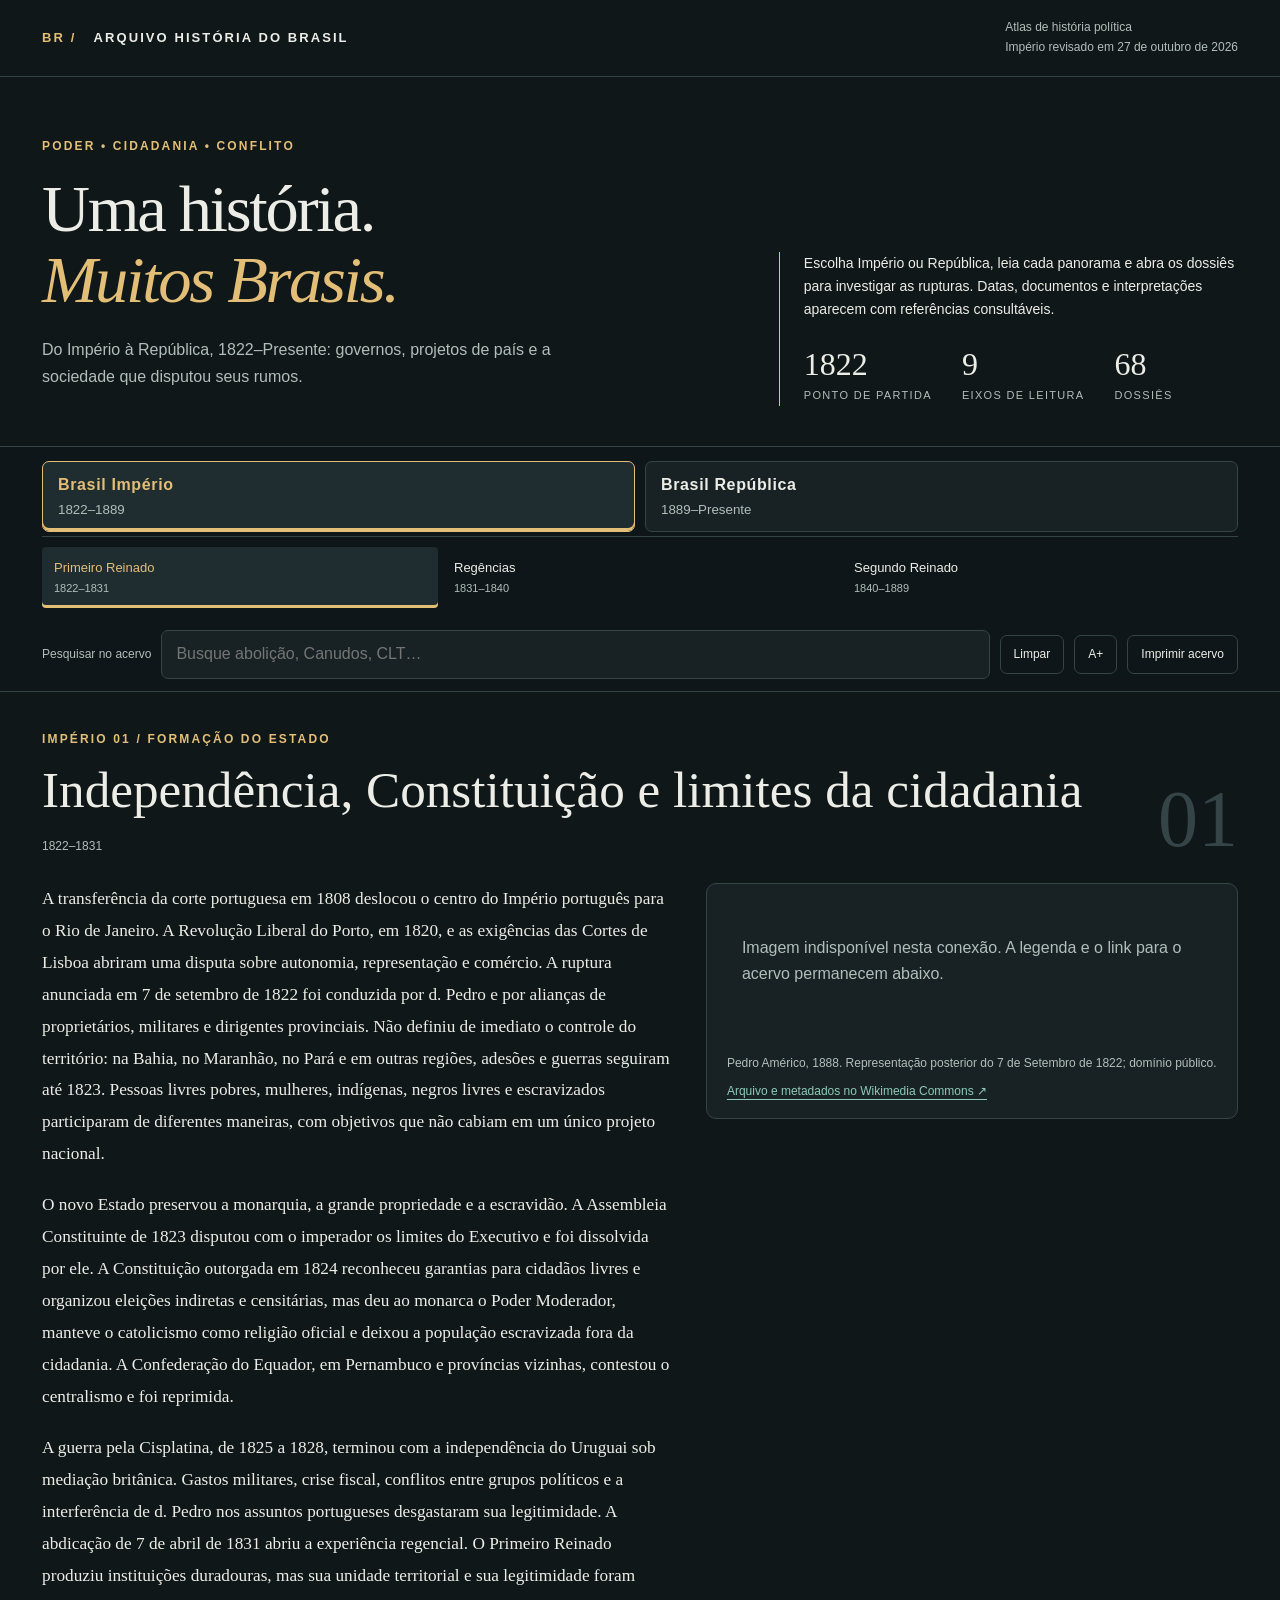
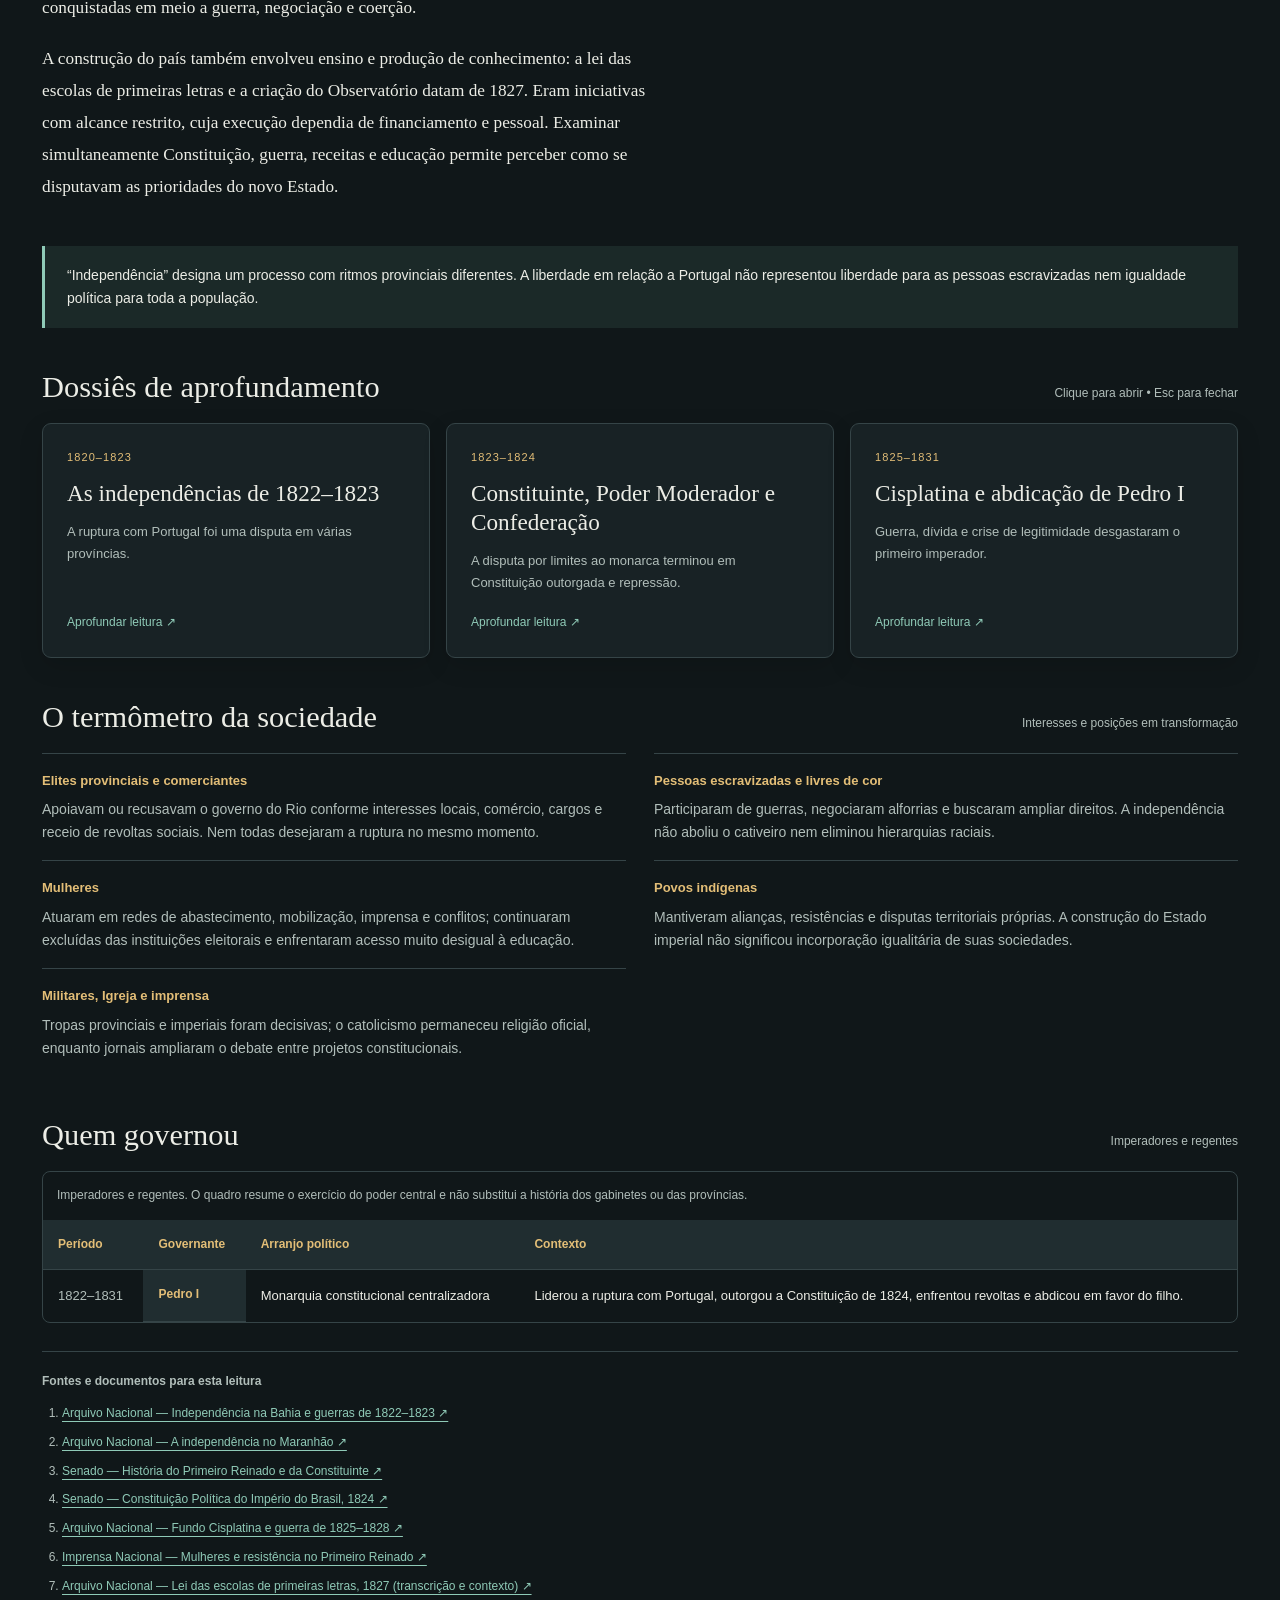
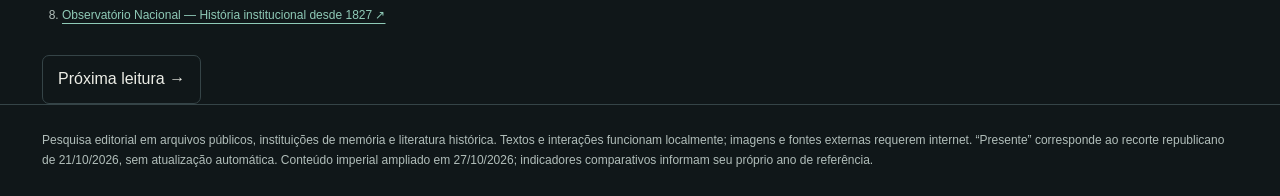
==== commit 2932b1b5: "Adiciona imagens aos periodos e dossies do Imperio" ====
--- a/index.html
+++ b/index.html
@@ -23,6 +23,7 @@
 <script src="scripts/data/periods.js"></script>
 <script src="scripts/data/imperial-dossiers.js"></script>
 <script src="scripts/data/dossiers.js"></script>
+<script src="scripts/data/imperial-images.js"></script>
 <script src="scripts/data/comparisons.js"></script>
 <script src="scripts/render.js"></script>
 <script src="scripts/app.js"></script>
--- a/styles/main.css
+++ b/styles/main.css
@@ -10,6 +10,9 @@
 @media print{body{background:white;color:black;font-size:11pt}.masthead,.hero,.navigation,main,footer,dialog,.progress{display:none!important}.print-area{display:block}.print-area h1,.print-area h2,.print-area h3{color:black}.print-area h2{break-before:page}.print-area a{color:black}.print-area p{orphans:3;widows:3}.print-area table{min-width:0;font-size:9pt}.print-area th,.print-area td{color:black;border:1px solid #aaa;background:white;white-space:normal}.print-area figure{display:none}.print-area .social{display:block}.print-area .social p,.print-area .social h4,.print-area .note,.print-area .sources{color:black;background:white}.print-area .prose{font-size:11pt;line-height:1.5}.print-area .card,.print-area button{display:none}}
 
 .era-switch{display:flex;gap:10px;padding:14px 0 4px;border-bottom:1px solid var(--line)}
+.card-media{display:block;width:calc(100% + 48px);height:160px;margin:-24px -24px 20px;overflow:hidden;border-radius:8px 8px 0 0;background:#0c1214}
+.card-media img{display:block;width:100%;height:100%;object-fit:cover;filter:sepia(.16);transition:transform .25s}
+.card:hover .card-media img{transform:scale(1.035)}
 .era-switch button{flex:1;text-align:left;border-color:var(--line);background:var(--panel);font-weight:700;letter-spacing:.04em}
 .era-switch button small{display:block;font-weight:400;letter-spacing:0;color:var(--muted)}
 .era-switch button[aria-pressed=true]{border-color:var(--gold);background:var(--paper);color:var(--gold);box-shadow:inset 0 -3px var(--gold)}
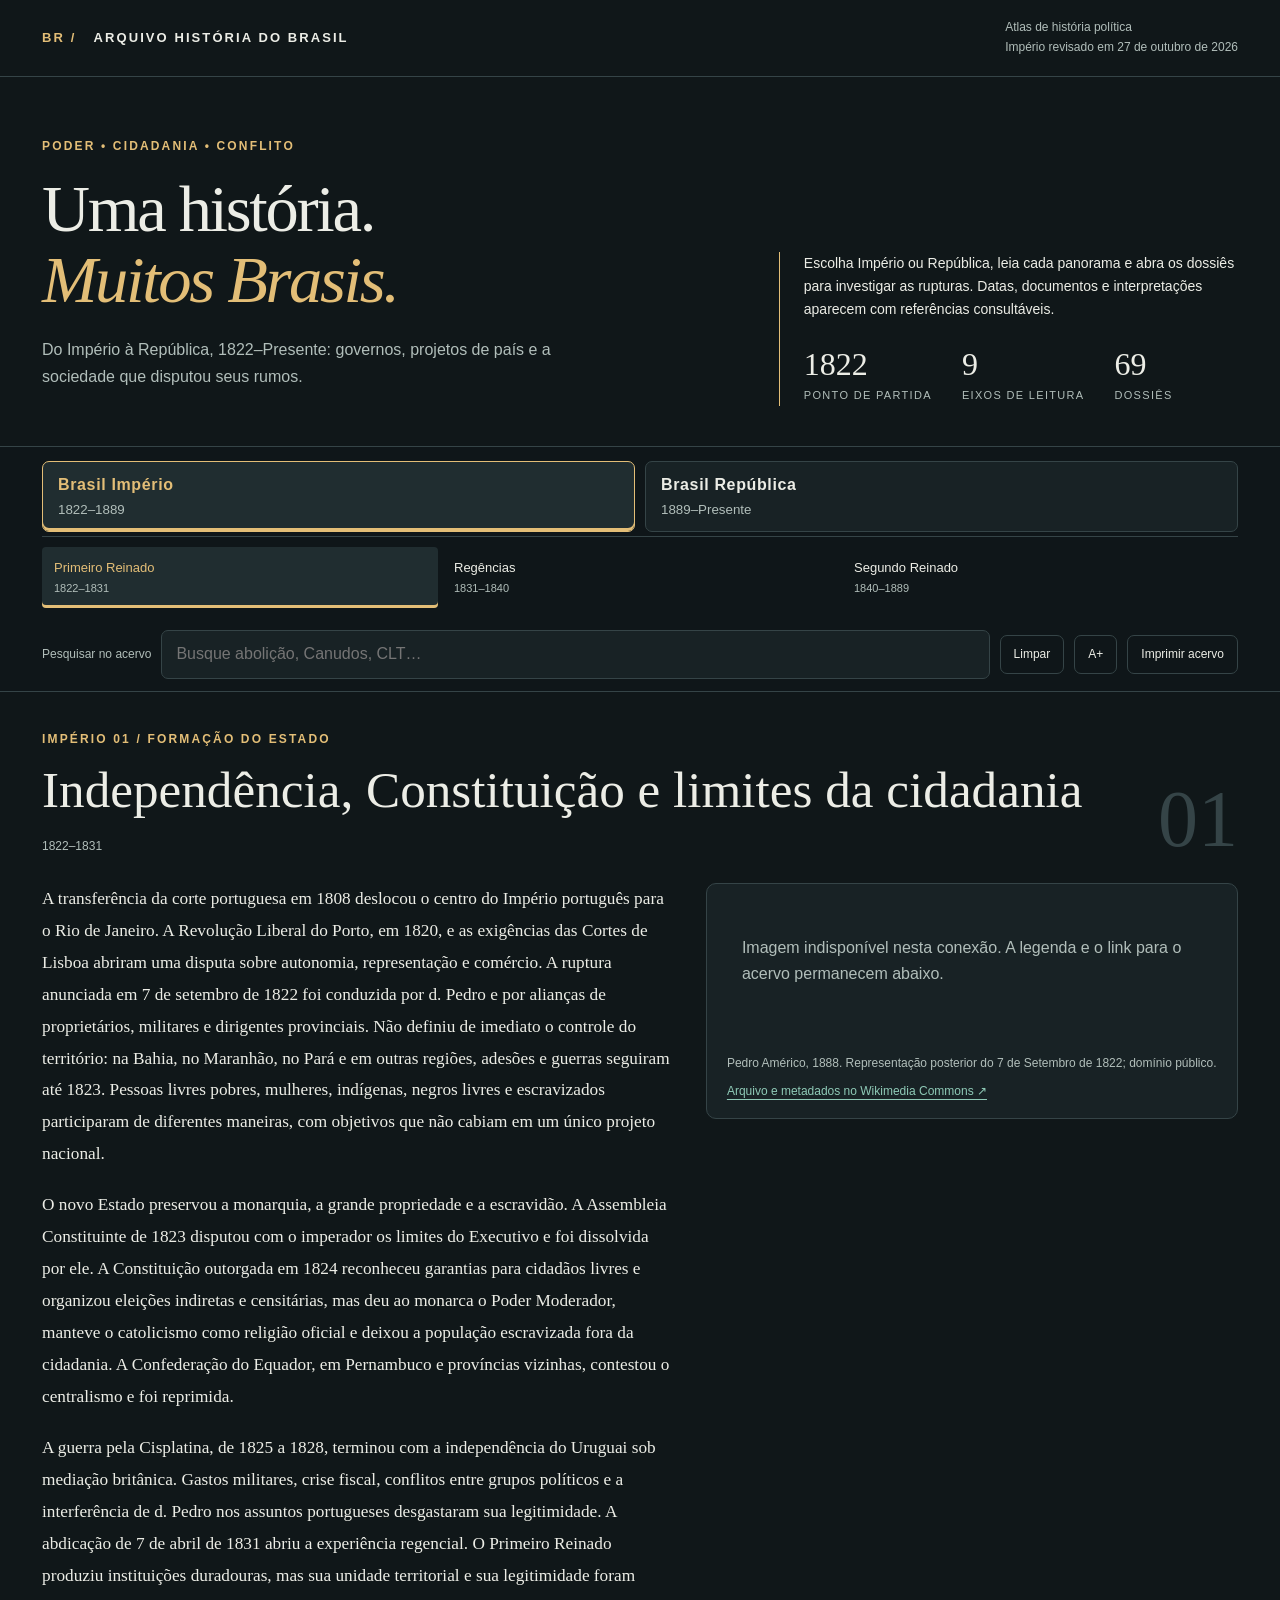
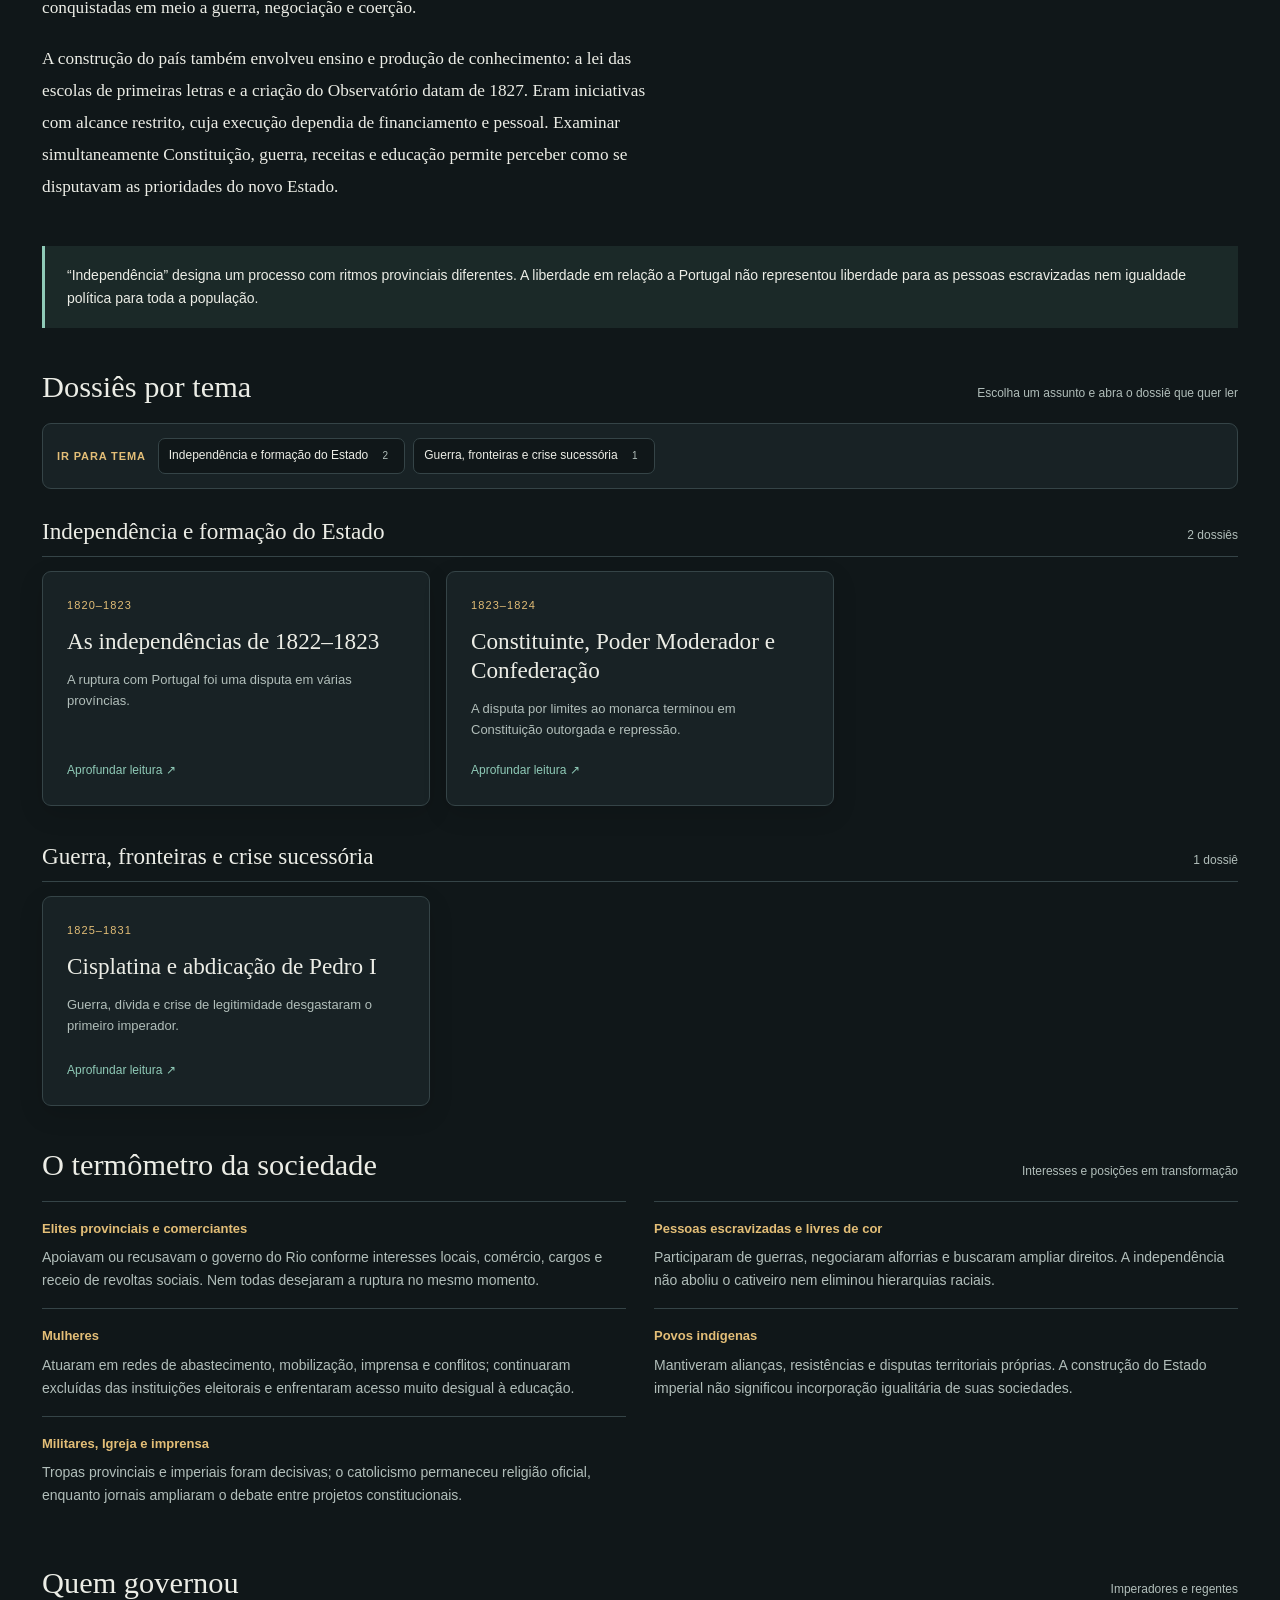
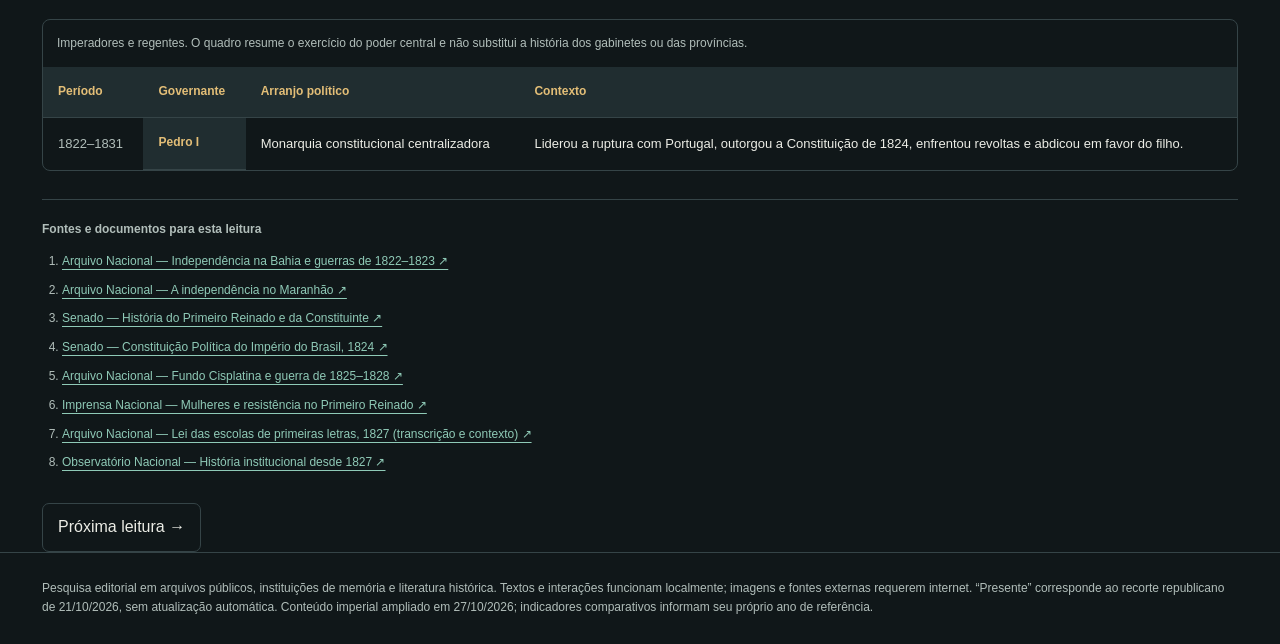
==== commit ad61065e: "Group dossiers by topic" ====
--- a/index.html
+++ b/index.html
@@ -23,6 +23,7 @@
 <script src="scripts/data/periods.js"></script>
 <script src="scripts/data/imperial-dossiers.js"></script>
 <script src="scripts/data/dossiers.js"></script>
+<script src="scripts/data/dossier-themes.js"></script>
 <script src="scripts/data/imperial-images.js"></script>
 <script src="scripts/data/comparisons.js"></script>
 <script src="scripts/render.js"></script>
--- a/styles/main.css
+++ b/styles/main.css
@@ -17,3 +17,13 @@
 .era-switch button small{display:block;font-weight:400;letter-spacing:0;color:var(--muted)}
 .era-switch button[aria-pressed=true]{border-color:var(--gold);background:var(--paper);color:var(--gold);box-shadow:inset 0 -3px var(--gold)}
 @media(max-width:580px){.era-switch{gap:7px}.era-switch button{padding:9px;font-size:12px}}
+.theme-index{display:flex;align-items:center;flex-wrap:wrap;gap:8px;padding:14px;margin:0 0 28px;background:var(--panel);border:1px solid var(--line);border-radius:9px}
+.theme-index strong{margin-right:4px;color:var(--gold);font-size:11px;letter-spacing:.08em;text-transform:uppercase}
+.theme-link{display:inline-flex;align-items:center;gap:8px;padding:7px 10px;font-size:12px;background:var(--bg)}
+.theme-link small{min-width:18px;color:var(--muted);text-align:center}
+.dossier-themes{display:grid;gap:36px}
+.dossier-theme{scroll-margin-top:180px}
+.dossier-theme-heading{display:flex;align-items:baseline;justify-content:space-between;gap:16px;margin:0 0 14px;padding-bottom:10px;border-bottom:1px solid var(--line)}
+.dossier-theme-heading h4{font:normal 1.45rem/1.25 var(--serif);margin:0}
+.dossier-theme-heading span{flex:none;font-size:12px;color:var(--muted)}
+@media(max-width:580px){.theme-index strong{width:100%}.theme-link{padding:7px 8px;font-size:11px}.dossier-theme-heading{display:block}.dossier-theme-heading span{display:block;margin-top:5px}}
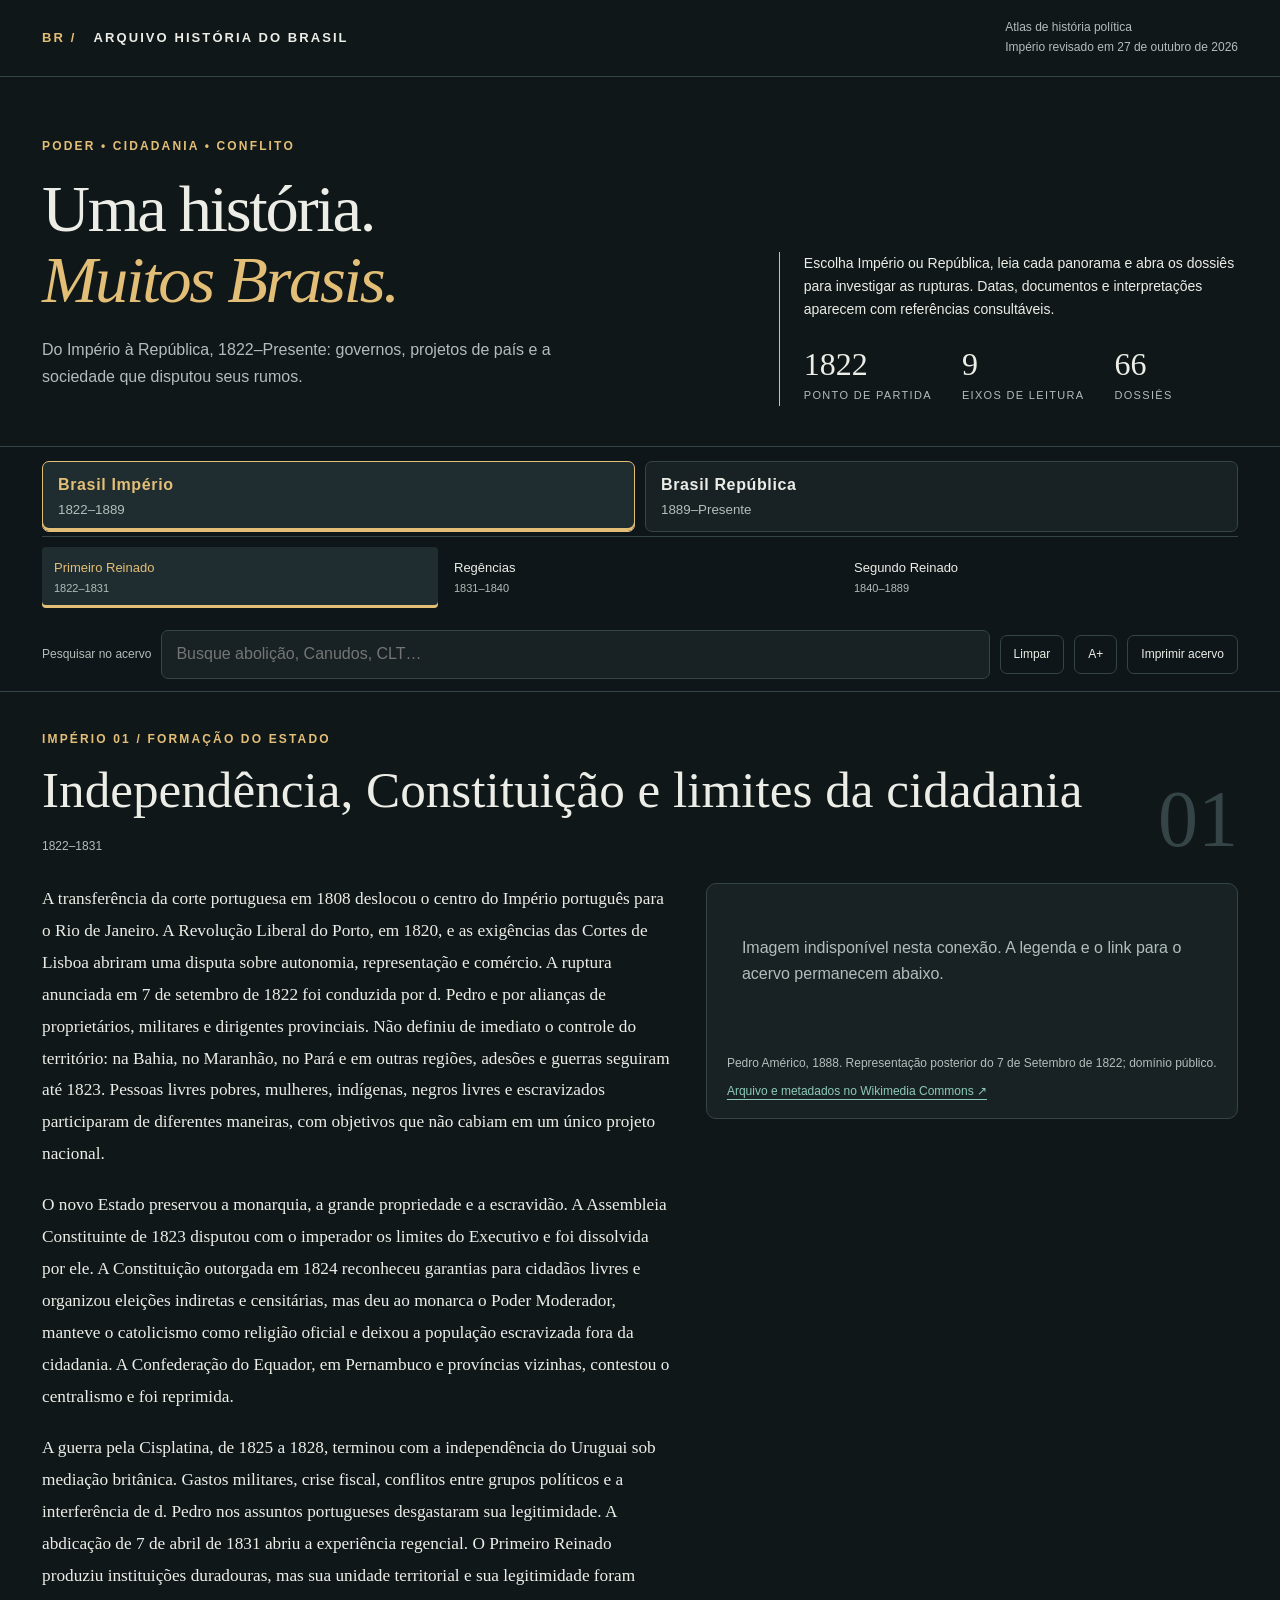
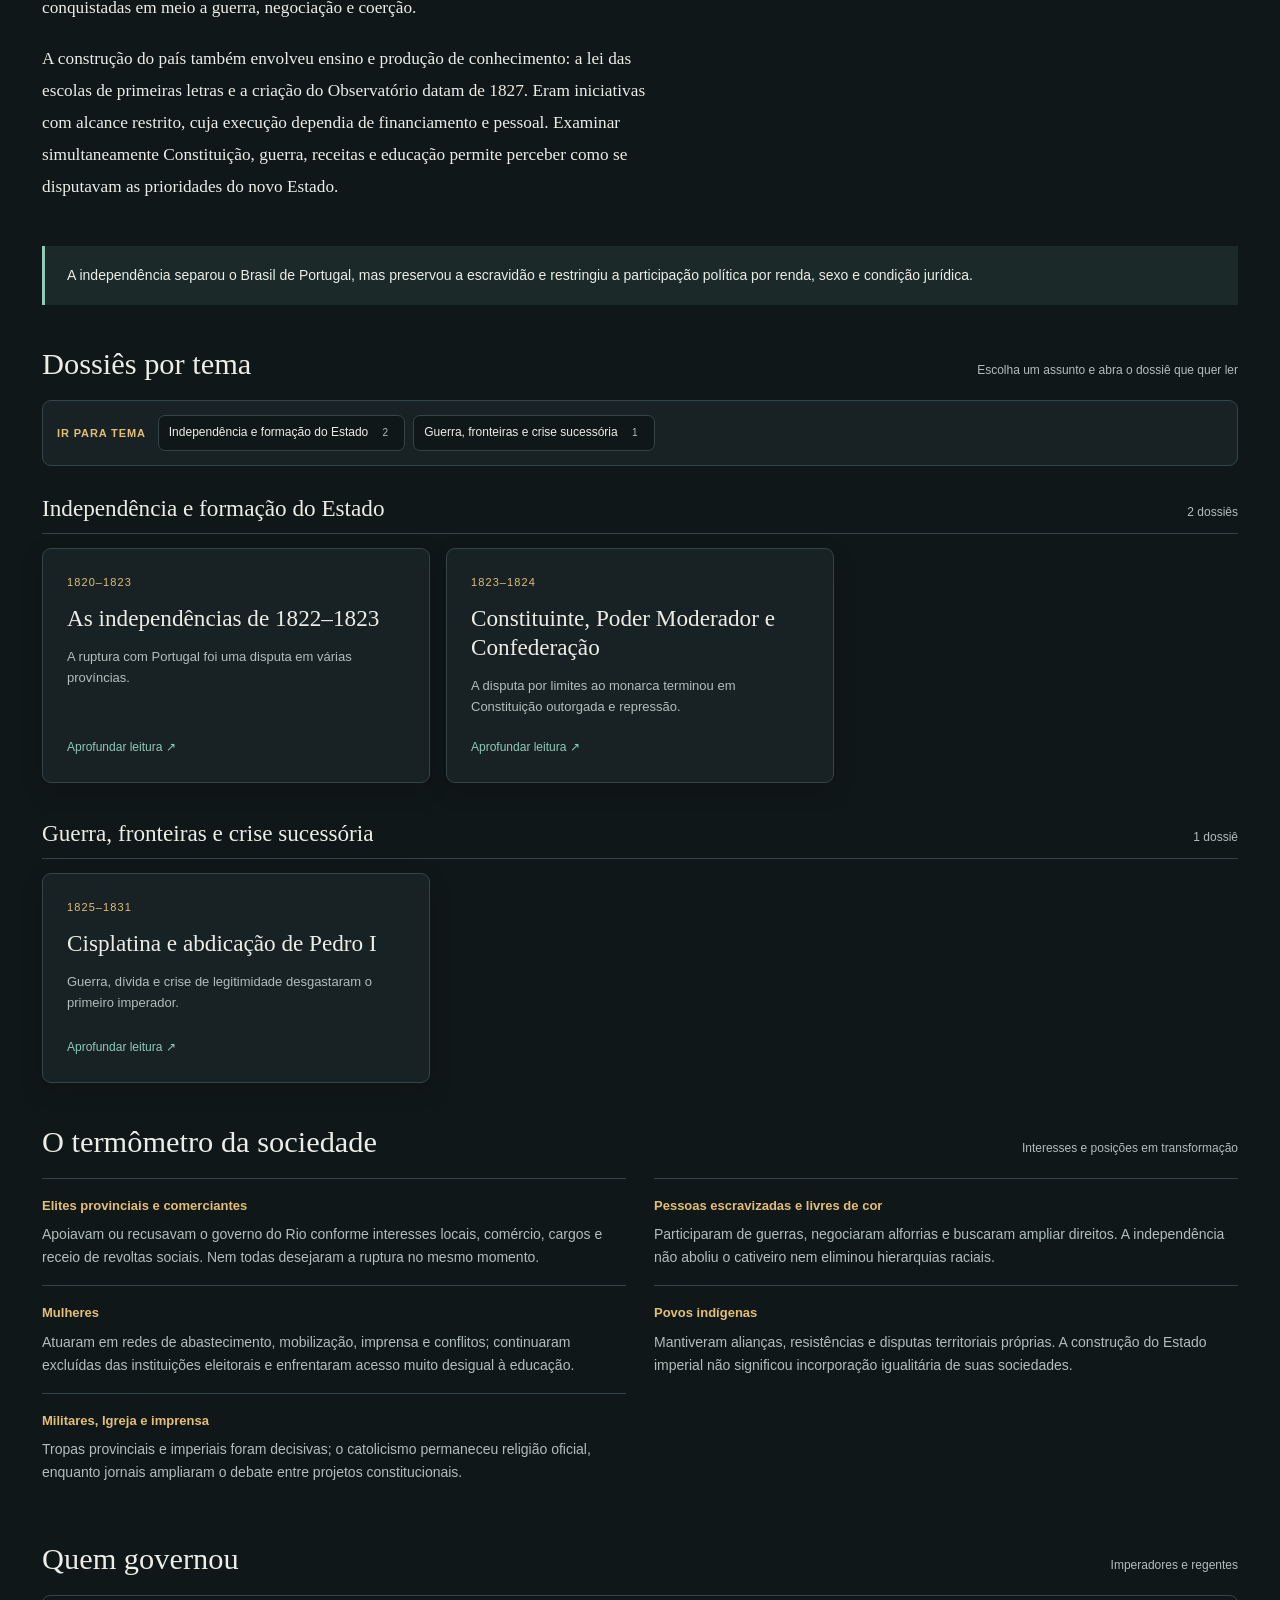
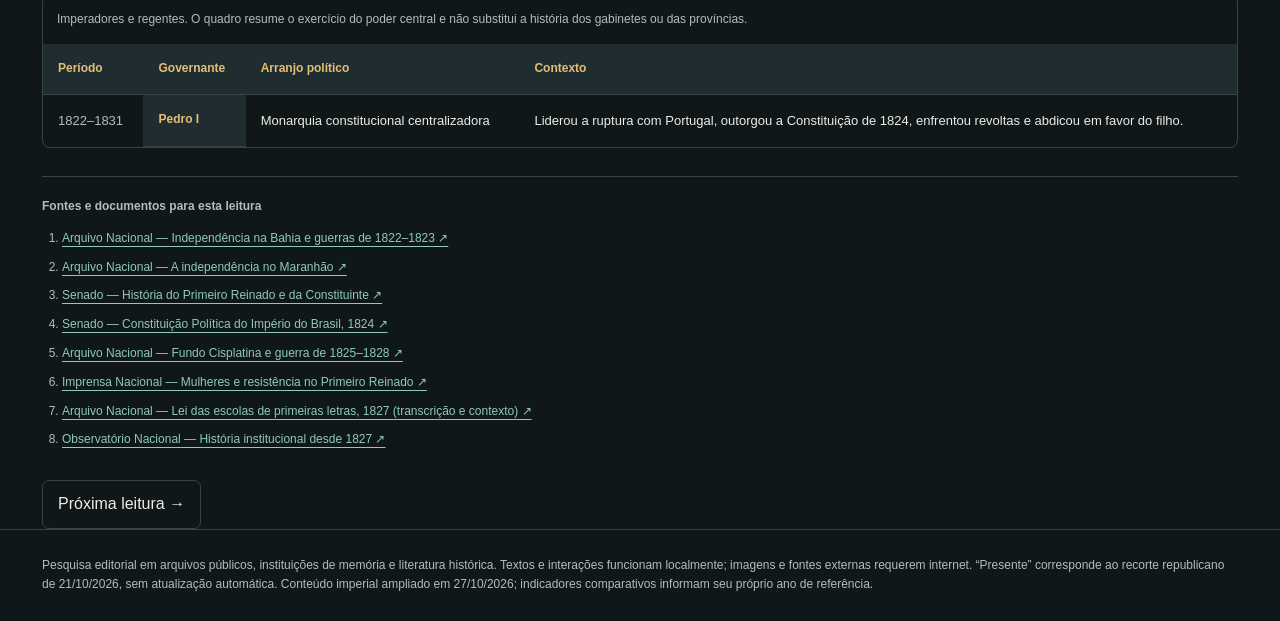
==== commit a6009acc: "Add archive-themed browser favicon" ====
--- a/index.html
+++ b/index.html
@@ -4,7 +4,9 @@
 <meta charset="utf-8">
 <meta name="viewport" content="width=device-width,initial-scale=1">
 <meta name="description" content="Arquivo História do Brasil: Império e República, de 1822 ao presente. Governos, sociedade, conflitos e fontes históricas consultáveis.">
+<meta name="theme-color" content="#123f37">
 <title>Arquivo História do Brasil | Império e República</title>
+<link rel="icon" type="image/svg+xml" href="favicon.svg">
 <link rel="stylesheet" href="styles/main.css">
 </head>
 <body>
